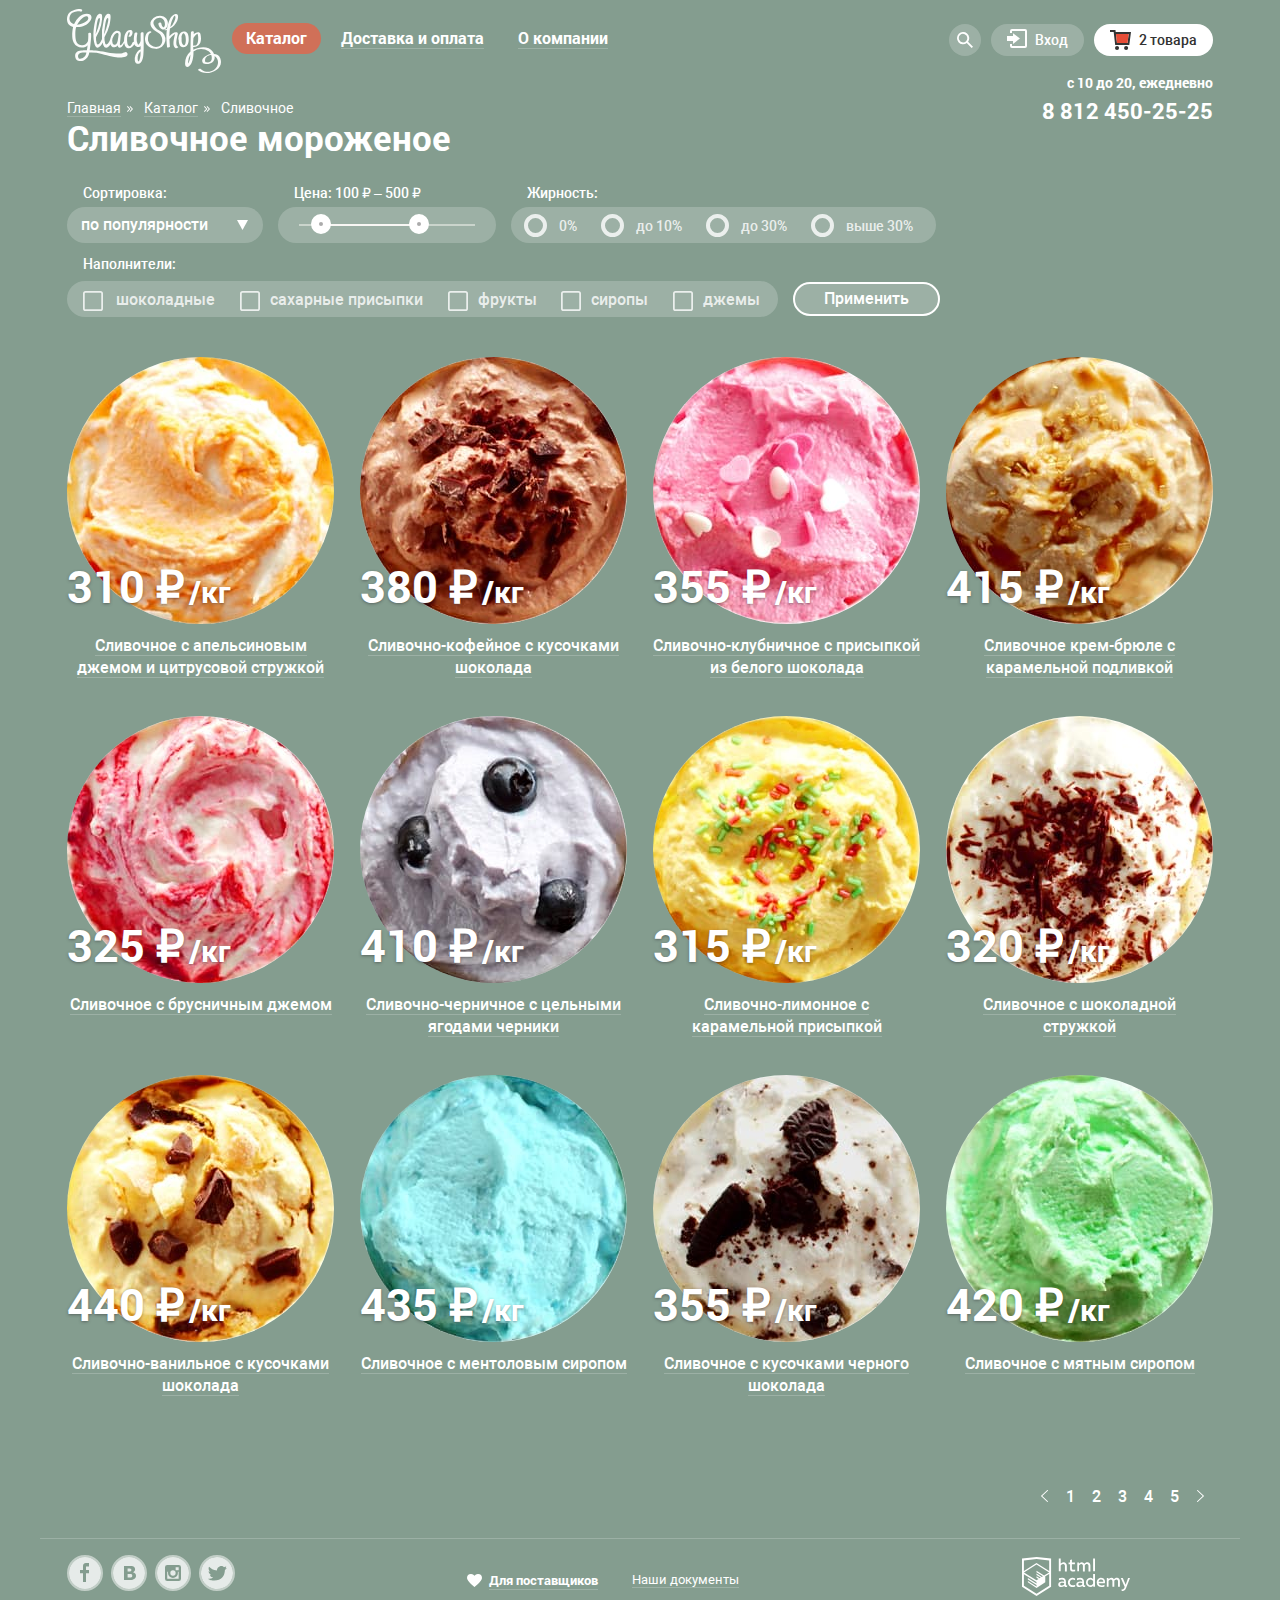
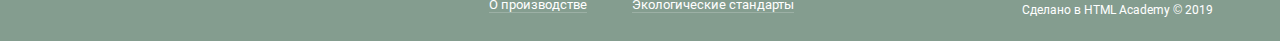
==== catalog.html @ 25393ef1 "Доступная разметка внутренней страницы" ====
<!DOCTYPE html>
<html class="page" lang="ru">

<head>
  <meta charset="utf-8">
  <title>HTML Academy: Глейси</title>
  <link rel="stylesheet" href="css/normalize.css">
  <link rel="stylesheet" href="css/style.css">
  <link rel="icon" href="favicon.ico">
  <link rel="icon" href="favicon.svg" sizes="any" type="image/svg+xml">
  <link rel="apple-touch-icon" href="favicon/180.png">
  <link rel="manifest" href="manifest.webmanifest">
</head>

<body class="page-body inner-page">
  <div class="wrapper">
    <header class="main-header container">

      <nav class="main-navigation">
        <a class="main-header-logo" href="index.html">
          <img src="img/src/svg/header-logo.svg" alt="логотип магазина GllaycyShop" width="154" height="64">
        </a>

        <ul class="site-navigation">
          <li>
            <a href="#" class="site-nav-link choosen-page">
              <span class="nav-link-name">Каталог</span>
            </a>
            <div class="catalog-modal-wrapper">
              <div class="modal catalog-modal">
                <h2 class="visually-hidden">Разделы каталога</h2>

                <ul class="catalog-list">
                  <li class="new-item">
                    <a class="catalog-link" href="#">Новинки</a>
                  </li>
                  <li class="catalog-item choosen-page">
                    <a class="catalog-link" href="catalog.html">Сливочное</a>
                  </li>
                  <li class="catalog-item">
                    <a class="catalog-link" href="#">Щербеты</a>
                  </li>
                  <li class="catalog-item">
                    <a class="catalog-link" href="#">Фруктовый лед</a>
                  </li>
                  <li class="catalog-item">
                    <a class="catalog-link" href="#">Мелорин</a>
                  </li>
                </ul>
              </div>
            </div>
          </li>
          <li>
            <a href="#" class="site-nav-link">
              <span class="nav-link-name">Доставка и оплата</span>
            </a>
          </li>
          <li>
            <a href="#" class="site-nav-link">
              <span class="nav-link-name">О компании</span>
            </a>
          </li>
        </ul>

        <div class="user-navigation">
          <h2 class="visually-hidden">Пользовательская навигация</h2>

          <div class="search-nav-btn">
            <button class="search-button user-nav-button">

              <svg role="img"class="search-icon nav-icon" width="16" height="16" xmlns="http://www.w3.org/2000/svg">
                <path
                  d="M16 14.665l-4.921-4.932a6.144 6.144 0 00-.994-8.273 6.113 6.113 0 00-8.307.352 6.141 6.141 0 00-.293 8.328 6.11 6.11 0 008.262.937L14.659 16 16 14.665zm-9.918-4.288a4.245 4.245 0 01-3.928-2.63 4.269 4.269 0 01.922-4.643 4.248 4.248 0 014.632-.923 4.253 4.253 0 012.624 3.936 4.274 4.274 0 01-1.247 3.01 4.256 4.256 0 01-3.003 1.25z" />
              </svg>
              <span class="visually-hidden">Поиск</span>
            </button>
            <div class="search-modal-wrapper">
              <div class="modal search">
                <h2 class="visually-hidden">Поиск по товарам</h2>
                <input type="text" placeholder="Крем-брюле" id="search" name="search" class="input">
                <label for="search" class="visually-hidden">Поиск</label>
              </div>
            </div>

          </div>

          <div class="login-nav-btn">
            <button class="login-button user-nav-button">
              <svg role="img" class="login-icon nav-icon" width="20" height="19" xmlns="http://www.w3.org/2000/svg">
                <path d="M6.04 14.88l6.92-5.38-6.92-5.37v2.91H0v4.92h6.04v2.92z" />
                <path d="M18 0H5a2 2 0 00-2 2v2h2V2h13v15H5v-2H3v2a2 2 0 002 2h13a2 2 0 002-2V2a2 2 0 00-2-2z" />
              </svg>
              <span class="user-nav-name">Вход</span>
            </button>
            <div class="login-modal-wrapper">
              <div class="modal login">
                <h2 class="visually-hidden">Логин</h2>
                <form action="https://echo.htmlacademy.ru" method="post" class="login-form">
                  <input type="email" placeholder="email@example.com" id="login-email" name="login" class="input">
                  <label for="login-email" class="visually-hidden">Логин</label>

                  <input type="password" placeholder="••••••" id="login-password" name="password" class="input">
                  <label for="login-password">Пароль</label>

                  <div class="buttons-wrapper">
                    <button type="submit" class="btn">Войти</button>
                    <div class="links-wrapper">
                      <button class="btn-link dark-link">
                        <span class="link-text">Забыли пароль?</span>
                      </button>
                      <button class="btn-link dark-link">
                        <span class="link-text">Новая регистрация</span>
                      </button>
                    </div>
                  </div>

                </form>
              </div>
            </div>
          </div>

          <div class="cart-nav-btn">
            <button class="cart-button user-nav-button full-basket-button">
              <svg role="img" class="basket-icon nav-icon _hidden" width="21" height="20" fill="#fff"
                xmlns="http://www.w3.org/2000/svg">
                <path
                  d="M5.703 2l-.241-2H0v2h3.668l1.511 13h14.108L21 2H5.703zm11.8 11H6.973L5.965 4h12.727l-1.189 9zM7.034 20a2.008 2.008 0 002.015-2c0-1.105-.902-2-2.015-2a2.008 2.008 0 00-2.016 2c0 1.105.903 2 2.016 2zM16.103 20a2.008 2.008 0 002.015-2c0-1.105-.902-2-2.015-2a2.008 2.008 0 00-2.016 2c0 1.105.903 2 2.016 2z" />
                <path fill="none" d="M5.935 4.03L6.973 13h10.53l1.19-8.97H5.934z" />
              </svg>
              <svg role="img" class="full-basket-icon nav-icon" width="21" height="20" fill="#fff"
                xmlns="http://www.w3.org/2000/svg">
                <path fill="#343434"
                  d="M5.703 2l-.241-2H0v2h3.668l1.511 13h14.108L21 2H5.703zm11.8 11H6.973L5.965 4h12.727l-1.189 9zM7.034 20a2.008 2.008 0 002.015-2c0-1.105-.902-2-2.015-2a2.008 2.008 0 00-2.016 2c0 1.105.903 2 2.016 2zM16.103 20a2.008 2.008 0 002.015-2c0-1.105-.902-2-2.015-2a2.008 2.008 0 00-2.016 2c0 1.105.903 2 2.016 2z" />
                <path fill="#E84D37" d="M5.935 4.03L6.973 13h10.53l1.19-8.97H5.934z" />
              </svg>
              <span class="user-nav-name poducts-quantity">2 товара</span>
            </button>
            <div class="cart-modal-wrapper">
              <div class="modal cart">
                <h2 class="visually-hidden">Товары в корзине</h2>

                <form action="https://echo.htmlacademy.ru" method="post">

                  <div class="product-info-cart">
                    <svg  role="img" aria-label="Закрыть" class="cross-icon" width="11" height="11" fill="none" xmlns="http://www.w3.org/2000/svg">
                      <path
                        d="M11 .713L10.287 0 5.5 4.787.713 0 0 .713 4.787 5.5 0 10.287.713 11 5.5 6.213 10.287 11l.713-.713L6.213 5.5 11 .713z"
                        fill="#323232" />
                    </svg>
                    <img width="32" height="32" src="./img/products/icecream-vanilla.jpg" class="cart-product-image"
                      alt="Пломбир с апельсиновым джемом">
                    <div class="cart-product-title">Пломбир с апельсиновым джемом</div>
                    <div class="cart-item">1,5 кг х <span class="product-price">200 руб.</span></div>
                    <div class="product-sum">300 руб.</div>
                  </div>

                  <div class="product-info-cart">
                    <svg role="img" aria-label="Удалить продукт" class="cross-icon" width="11" height="11" fill="none" xmlns="http://www.w3.org/2000/svg">
                      <path
                        d="M11 .713L10.287 0 5.5 4.787.713 0 0 .713 4.787 5.5 0 10.287.713 11 5.5 6.213 10.287 11l.713-.713L6.213 5.5 11 .713z"
                        fill="#323232" />
                    </svg>
                    <img width="32" height="32" src="./img/products/icecream-strawberry.jpg" class="cart-product-image"
                      alt="Клубничный пломбир с присыпкой из белого шоколада">
                    <div class="cart-product-title">Клубничный пломбир с присыпкой из белого шоколада</div>
                    <div class="cart-item">1,5 кг х <span class="product-price">300 руб.</span></div>
                    <div class="product-sum">450 руб.</div>
                  </div>
                  <div class="price-info-cart">
                    <div class="divider"></div>
                    <div class="cart-price">Итого:<span>750 руб.</span></div>
                    <button type="submit" class="btn">Оформить заказ</button>
                  </div>
                </form>
              </div>

            </div>
          </div>
        </div>
      </nav>

      <div class="calls-info">
        <h2 class="visually-hidden">Время приема звонков</h2>
        <span class="calls-time">с 10 до 20, ежедневно</span>
        <a class="calls-number" href="tel:88124502525">8 812 450-25-25</a>
      </div>
    </header>

    <main class="inner-content container">
      <ul class="breadcrumbs">

        <li class="breadcrumbs-item">
          <a href="index.html" class="light-link">Главная</a>
          <svg role="img" class="pointer-icon" width="6" height="6" fill="none" xmlns="http://www.w3.org/2000/svg">
            <path d="M2.156 3L0 .667.616 0l2.771 3L.616 6 0 5.333 2.156 3z" fill="inherit" />
            <path d="M4.768 3L2.613.667 3.229 0 6 3 3.229 6l-.616-.667L4.768 3z" fill="inherit" />
          </svg>
        </li>

        <li class="breadcrumbs-item">
          <a href="catalog.html" class="light-link">Каталог</a>
          <svg role="img" class="pointer-icon" width="6" height="6" fill="none" xmlns="http://www.w3.org/2000/svg">
            <path d="M2.156 3L0 .667.616 0l2.771 3L.616 6 0 5.333 2.156 3z" fill="inherit" />
            <path d="M4.768 3L2.613.667 3.229 0 6 3 3.229 6l-.616-.667L4.768 3z" fill="inherit" />
          </svg>
        </li>

        <li>
          <a href="#" class="light-link">Сливочное</a>
        </li>
      </ul>
      <h1 class="page-title">Сливочное мороженое</h1>

      <section class="filters-section">
        <h2 class="visually-hidden">Фильтр по товарам Каталога</h2>

        <form class="filters" method="GET" action="https://echo.htmlacademy.ru">

          <div class="sorting-filter-wrapper">
            <fieldset class="filter-wrapper">
              <legend class="legend">Сортировка:</legend>

              <div class="caret-wrapper">
                <svg role="img" class="caret" width="11" height="10" viewBox="0 0 11 10" fill="none"
                  xmlns="http://www.w3.org/2000/svg">
                  <path d="M5.5 10L0 0H11" fill="inherit" />
                </svg>
                <select name="sorting" id="sorting" class="sorting-list filter">

                  <option class="option" value="popular" selected>по популярности</option>
                  <option class="option" value="cheap">сначала недорогие</option>
                  <option class="option" value="expensive">сначала дорогие</option>
                  <option class="option" value="fat-content">по жирности</option>
                </select>
              </div>
            </fieldset>
          </div>

          <div class="price-filter-wrapper">
            <fieldset class="filter-wrapper">
              <legend class="legend"> Цена:
                <span class="min-price">100</span> ₽ – <span class="max-price">500</span> ₽
              </legend>

              <div class="filter range-controls">
                <div class="scale">
                  <div class="bar" style="
                    width:  60%;
                    margin-left: 10%
                    ">
                  </div>
                </div>
                <div tabindex="1" aria-lebel="минимальная цена" class="toggle toggle-min" style="
                left: 15%"></div>
                <div tabindex="1" aria-lebel="максимальная цена" class="toggle toggle-max" style="
                left: 60%;"></div>
              </div>
            </fieldset>
          </div>

          <div class="fat-filter-wrapper">
            <fieldset class="filter-wrapper">
              <legend class="legend">Жирность:</legend>
              <div class="filter fat-types-wrapper">

                <div class="radio-wrapper">
                  <input type="radio" class="visually-hidden radio" id="filter-0per" name="fat">
                  <label class="label-for-radio" for="filter-0per">0%</label>
                </div>

                <div class="radio-wrapper">
                  <input type="radio" class="visually-hidden radio" id="filter-less-10per" name="fat">
                  <label class="label-for-radio" for="filter-less-10per">до 10%</label>
                </div>
                <div class="radio-wrapper">
                  <input type="radio" class="visually-hidden radio" id="filter-less-30per" name="fat">
                  <label class="label-for-radio" for="filter-less-30per">до 30%</label>
                </div>
                <div class="radio-wrapper">
                  <input type="radio" class="visually-hidden radio" id="filter-more-30per" name="fat">
                  <label class="label-for-radio" for="filter-more-30per">выше 30%</label>
                </div>
              </div>
            </fieldset>
          </div>

          <div class="flavor-filter-wrapper">
            <fieldset class="filter-wrapper">
              <legend class="legend">Наполнители:</legend>
              <div class="filter flavor-types-wrapper">

                <div class="checkbox-wrapper">
                  <input type="checkbox" class="checkbox" id="filter-chocolate-flavor" name="chocolate-flavor">
                  <svg role="img" class="checkbox-icon checkbox-off" width="23" height="20" fill="none"
                    xmlns="http://www.w3.org/2000/svg">
                    <path
                      d="M17.391 1.74a.87.87 0 01.87.869V17.39a.87.87 0 01-.87.87H2.61a.87.87 0 01-.87-.87V2.61a.87.87 0 01.87-.87H17.39zm0-1.74H2.61A2.609 2.609 0 000 2.609V17.39A2.609 2.609 0 002.609 20H17.39A2.608 2.608 0 0020 17.391V2.61A2.608 2.608 0 0017.391 0z"
                      fill="inherit" fill-opacity="imherit" />
                  </svg>
                  <svg role="img" class="checkbox-icon checkbox-on" width="23" height="20" viewBox="0 0 23 20" fill="none"
                    xmlns="http://www.w3.org/2000/svg">
                    <path
                      d="M6.40695 6.51304L3.91976 8.96522L10.7574 15.7391L23 3.62609L20.5128 1.16522L10.7574 10.8174L6.40695 6.51304Z"
                      fill="white" fill-opacity="0.8" />
                    <path
                      d="M18.4562 17.3913C18.4562 17.6219 18.3637 17.8431 18.1988 18.0062C18.034 18.1693 17.8105 18.2609 17.5774 18.2609H2.63661C2.40352 18.2609 2.17997 18.1693 2.01515 18.0062C1.85033 17.8431 1.75774 17.6219 1.75774 17.3913V2.6087C1.75774 2.37807 1.85033 2.1569 2.01515 1.99382C2.17997 1.83074 2.40352 1.73913 2.63661 1.73913H17.4983L18.8869 0.356522C18.4893 0.126574 18.0379 0.00365521 17.5774 0H2.63661C1.93734 0 1.2667 0.274844 0.772244 0.764069C0.277785 1.25329 0 1.91683 0 2.6087V17.3913C0 18.0832 0.277785 18.7467 0.772244 19.2359C1.2667 19.7252 1.93734 20 2.63661 20H17.5774C18.2767 20 18.9473 19.7252 19.4417 19.2359C19.9362 18.7467 20.214 18.0832 20.214 17.3913V8.84348L18.4562 10.5826V17.3913Z"
                      fill="white" fill-opacity="0.8" />
                  </svg>
                  <label for="filter-chocolate-flavor" class="label-for-checkbox">шоколадные</label>
                </div>

                <div class="checkbox-wrapper">
                  <input type="checkbox" class="checkbox" id="filter-sugar-flavor" name="sugar-flavor">
                  <svg role="img" class="checkbox-icon checkbox-off" width="20" height="20" fill="none"
                    xmlns="http://www.w3.org/2000/svg">
                    <path
                      d="M17.391 1.74a.87.87 0 01.87.869V17.39a.87.87 0 01-.87.87H2.61a.87.87 0 01-.87-.87V2.61a.87.87 0 01.87-.87H17.39zm0-1.74H2.61A2.609 2.609 0 000 2.609V17.39A2.609 2.609 0 002.609 20H17.39A2.608 2.608 0 0020 17.391V2.61A2.608 2.608 0 0017.391 0z"
                      fill="inherit" fill-opacity="imherit" />
                  </svg>
                  <svg role="img" class="checkbox-icon checkbox-on" width="24" height="20" viewBox="0 0 24 20" fill="none"
                    xmlns="http://www.w3.org/2000/svg">
                    <path
                      d="M6.68552 6.51304L4.09018 8.96522L11.2251 15.7391L24 3.62609L21.4047 1.16522L11.2251 10.8174L6.68552 6.51304Z"
                      fill="inherit" fill-opacity="inherit" />
                    <path
                      d="M19.2587 17.3913C19.2587 17.6219 19.1621 17.8431 18.9901 18.0062C18.8181 18.1693 18.5848 18.2609 18.3416 18.2609H2.75124C2.50802 18.2609 2.27475 18.1693 2.10277 18.0062C1.93078 17.8431 1.83416 17.6219 1.83416 17.3913V2.6087C1.83416 2.37807 1.93078 2.1569 2.10277 1.99382C2.27475 1.83074 2.50802 1.73913 2.75124 1.73913H18.2591L19.7081 0.356522C19.2932 0.126574 18.8221 0.00365521 18.3416 0H2.75124C2.02157 0 1.32178 0.274844 0.80582 0.764069C0.289862 1.25329 0 1.91683 0 2.6087V17.3913C0 18.0832 0.289862 18.7467 0.80582 19.2359C1.32178 19.7252 2.02157 20 2.75124 20H18.3416C19.0713 20 19.7711 19.7252 20.287 19.2359C20.803 18.7467 21.0929 18.0832 21.0929 17.3913V8.84348L19.2587 10.5826V17.3913Z"
                      fill="white" fill-opacity="0.8" />
                  </svg>
                  <label for="filter-sugar-flavor" class="label-for-checkbox">сахарные присыпки</label>
                </div>

                <div class="checkbox-wrapper">
                  <input type="checkbox" class="checkbox" id="filter-fruit-flavor" name="fruit-flavor">
                  <svg role="img" class="checkbox-icon checkbox-off" width="20" height="20" fill="none"
                    xmlns="http://www.w3.org/2000/svg">
                    <path
                      d="M17.391 1.74a.87.87 0 01.87.869V17.39a.87.87 0 01-.87.87H2.61a.87.87 0 01-.87-.87V2.61a.87.87 0 01.87-.87H17.39zm0-1.74H2.61A2.609 2.609 0 000 2.609V17.39A2.609 2.609 0 002.609 20H17.39A2.608 2.608 0 0020 17.391V2.61A2.608 2.608 0 0017.391 0z"
                      fill="inherit" fill-opacity="imherit" />
                  </svg>
                  <svg role="img" class="checkbox-icon checkbox-on" width="24" height="20" viewBox="0 0 24 20" fill="none"
                    xmlns="http://www.w3.org/2000/svg">
                    <path
                      d="M6.68552 6.51304L4.09018 8.96522L11.2251 15.7391L24 3.62609L21.4047 1.16522L11.2251 10.8174L6.68552 6.51304Z"
                      fill="inherit" fill-opacity="inherit" />
                    <path
                      d="M19.2587 17.3913C19.2587 17.6219 19.1621 17.8431 18.9901 18.0062C18.8181 18.1693 18.5848 18.2609 18.3416 18.2609H2.75124C2.50802 18.2609 2.27475 18.1693 2.10277 18.0062C1.93078 17.8431 1.83416 17.6219 1.83416 17.3913V2.6087C1.83416 2.37807 1.93078 2.1569 2.10277 1.99382C2.27475 1.83074 2.50802 1.73913 2.75124 1.73913H18.2591L19.7081 0.356522C19.2932 0.126574 18.8221 0.00365521 18.3416 0H2.75124C2.02157 0 1.32178 0.274844 0.80582 0.764069C0.289862 1.25329 0 1.91683 0 2.6087V17.3913C0 18.0832 0.289862 18.7467 0.80582 19.2359C1.32178 19.7252 2.02157 20 2.75124 20H18.3416C19.0713 20 19.7711 19.7252 20.287 19.2359C20.803 18.7467 21.0929 18.0832 21.0929 17.3913V8.84348L19.2587 10.5826V17.3913Z"
                      fill="white" fill-opacity="0.8" />
                  </svg>
                  <label for="filter-fruit-flavor" class="label-for-checkbox">фрукты</label>
                </div>

                <div class="checkbox-wrapper">
                  <input type="checkbox" class="checkbox" id="filter-syrup-flavor" name="syrup-flavor">
                  <svg class="checkbox-icon checkbox-off" width="20" height="20" fill="none"
                    xmlns="http://www.w3.org/2000/svg">
                    <path
                      d="M17.391 1.74a.87.87 0 01.87.869V17.39a.87.87 0 01-.87.87H2.61a.87.87 0 01-.87-.87V2.61a.87.87 0 01.87-.87H17.39zm0-1.74H2.61A2.609 2.609 0 000 2.609V17.39A2.609 2.609 0 002.609 20H17.39A2.608 2.608 0 0020 17.391V2.61A2.608 2.608 0 0017.391 0z"
                      fill="inherit" fill-opacity="imherit" />
                  </svg>
                  <svg role="img" class="checkbox-icon checkbox-on" width="24" height="20" viewBox="0 0 24 20" fill="none"
                    xmlns="http://www.w3.org/2000/svg">
                    <path
                      d="M6.68552 6.51304L4.09018 8.96522L11.2251 15.7391L24 3.62609L21.4047 1.16522L11.2251 10.8174L6.68552 6.51304Z"
                      fill="inherit" fill-opacity="inherit" />
                    <path
                      d="M19.2587 17.3913C19.2587 17.6219 19.1621 17.8431 18.9901 18.0062C18.8181 18.1693 18.5848 18.2609 18.3416 18.2609H2.75124C2.50802 18.2609 2.27475 18.1693 2.10277 18.0062C1.93078 17.8431 1.83416 17.6219 1.83416 17.3913V2.6087C1.83416 2.37807 1.93078 2.1569 2.10277 1.99382C2.27475 1.83074 2.50802 1.73913 2.75124 1.73913H18.2591L19.7081 0.356522C19.2932 0.126574 18.8221 0.00365521 18.3416 0H2.75124C2.02157 0 1.32178 0.274844 0.80582 0.764069C0.289862 1.25329 0 1.91683 0 2.6087V17.3913C0 18.0832 0.289862 18.7467 0.80582 19.2359C1.32178 19.7252 2.02157 20 2.75124 20H18.3416C19.0713 20 19.7711 19.7252 20.287 19.2359C20.803 18.7467 21.0929 18.0832 21.0929 17.3913V8.84348L19.2587 10.5826V17.3913Z"
                      fill="white" fill-opacity="0.8" />
                  </svg>
                  <label for="filter-syrup-flavor" class="label-for-checkbox">сиропы</label>
                </div>

                <div class="checkbox-wrapper">
                  <input type="checkbox" class="checkbox" id="filter-jam-flavor" name="jam-flavor">
                  <svg role="img" class="checkbox-icon checkbox-off" width="20" height="20" fill="none"
                    xmlns="http://www.w3.org/2000/svg">
                    <path
                      d="M17.391 1.74a.87.87 0 01.87.869V17.39a.87.87 0 01-.87.87H2.61a.87.87 0 01-.87-.87V2.61a.87.87 0 01.87-.87H17.39zm0-1.74H2.61A2.609 2.609 0 000 2.609V17.39A2.609 2.609 0 002.609 20H17.39A2.608 2.608 0 0020 17.391V2.61A2.608 2.608 0 0017.391 0z"
                      fill="inherit" fill-opacity="imherit" />
                  </svg>
                  <svg role="img" class="checkbox-icon checkbox-on" width="24" height="20" viewBox="0 0 24 20" fill="none"
                    xmlns="http://www.w3.org/2000/svg">
                    <path
                      d="M6.68552 6.51304L4.09018 8.96522L11.2251 15.7391L24 3.62609L21.4047 1.16522L11.2251 10.8174L6.68552 6.51304Z"
                      fill="inherit" fill-opacity="inherit" />
                    <path
                      d="M19.2587 17.3913C19.2587 17.6219 19.1621 17.8431 18.9901 18.0062C18.8181 18.1693 18.5848 18.2609 18.3416 18.2609H2.75124C2.50802 18.2609 2.27475 18.1693 2.10277 18.0062C1.93078 17.8431 1.83416 17.6219 1.83416 17.3913V2.6087C1.83416 2.37807 1.93078 2.1569 2.10277 1.99382C2.27475 1.83074 2.50802 1.73913 2.75124 1.73913H18.2591L19.7081 0.356522C19.2932 0.126574 18.8221 0.00365521 18.3416 0H2.75124C2.02157 0 1.32178 0.274844 0.80582 0.764069C0.289862 1.25329 0 1.91683 0 2.6087V17.3913C0 18.0832 0.289862 18.7467 0.80582 19.2359C1.32178 19.7252 2.02157 20 2.75124 20H18.3416C19.0713 20 19.7711 19.7252 20.287 19.2359C20.803 18.7467 21.0929 18.0832 21.0929 17.3913V8.84348L19.2587 10.5826V17.3913Z"
                      fill="white" fill-opacity="0.8" />
                  </svg>
                  <label for="filter-jam-flavor" class="label-for-checkbox">джемы</label>
                </div>
              </div>
            </fieldset>
          </div>

          <button type="submit" class="filters-sumbit">Применить</button>
        </form>
      </section>

      <section class="filters-result">
        <h2 class="visually-hidden">Результат выдачи</h2>
        <ul class="catalog-items">

          <li class="product-preview">
            <div class="product-overlay"></div>
            <a href="#" class="product-image">
              <img class="product-thumb" src="img/products/icecream-orange-jam.jpg" width="267" height="267"
                alt="Сливочное с апельсиновым джемом и цитрусовой стружкой">
              <div class="product-info">
                <div class="product-info"></div>
                <span class="product-price">310 ₽</span>
                <span class="product-weight">/кг</span>
              </div>
              <span class="product-description light-link">Сливочное с апельсиновым джемом и цитрусовой стружкой</span>
            </a>
            <button class="fast-view-btn btn">Быстрый просмотр</button>
          </li>

          <li class="product-preview">
            <div class="product-overlay"></div>
            <a href="#" class="product-image">
              <img class="product-thumb" src="img/products/icecream-chocolate-slices.jpg" width="267" height="267"
                alt="Сливочно-кофейное с кусочками шоколада">
              <div class="product-info">
                <div class="product-info"></div>
                <span class="product-price">380 ₽</span>
                <span class="product-weight">/кг</span>
              </div>
              <span class="product-description light-link">Сливочно-кофейное с кусочками шоколада</span>
            </a>
            <button class="fast-view-btn btn">Быстрый просмотр</button>
          </li>

          <li class="product-preview">
            <div class="product-overlay"></div>
            <a href="#" class="product-image">

              <img class="product-thumb" src="img/products/icecream-strawberry.jpg" width="267" height="267"
                alt="Сливочно-клубничное с присыпкой из белого шоколада">

              <div class="product-info">
                <span class="product-price">355 ₽</span>
                <span class="product-weight">/кг</span>
              </div>

              <span class="product-description light-link">Сливочно-клубничное с присыпкой из белого шоколада</span>
            </a>
            <button class="fast-view-btn btn">Быстрый просмотр</button>
          </li>

          <li class="product-preview">
            <div class="product-overlay"></div>
            <a href="#" class="product-image">

              <img class="product-thumb" src="img/products/icecream-caramels.jpg" width="267" height="267"
                alt="Сливочное крем-брюле с карамельной подливкой">

              <div class="product-info">
                <div class="product-info"></div>
                <span class="product-price">415 ₽</span>
                <span class="product-weight">/кг</span>
              </div>

              <span class="product-description light-link">Сливочное крем-брюле с карамельной подливкой </span>
            </a>
            <button class="fast-view-btn btn">Быстрый просмотр</button>
          </li>

          <li class="product-preview">
            <div class="product-overlay"></div>
            <a href="#" class="product-image">

              <img class="product-thumb" src="img/products/icecream-cranberry-jam.jpg" width="267" height="267"
                alt="Сливочное с брусничным джемом">

              <div class="product-info">
                <span class="product-price">325 ₽</span>
                <span class="product-weight">/кг</span>
              </div>

              <span class="product-description light-link">Сливочное с брусничным джемом</span>
            </a>
            <button class="fast-view-btn btn">Быстрый просмотр</button>
          </li>

          <li class="product-preview">
            <div class="product-overlay"></div>
            <a href="#" class="product-image">

              <img class="product-thumb" src="img/products/icecream-bilberry.jpg" width="267" height="267"
                alt="Сливочно-черничное с цельными ягодами черники">

              <div class="product-info">
                <span class="product-price">410 ₽</span>
                <span class="product-weight">/кг</span>
              </div>

              <span class="product-description light-link">Сливочно-черничное с цельными ягодами черники</span>
            </a>
            <button class="fast-view-btn btn">Быстрый просмотр</button>
          </li>

          <li class="product-preview">
            <div class="product-overlay"></div>
            <a href="#" class="product-image">

              <img class="product-thumb" src="img/products/icecream-lemon.jpg" width="267" height="267"
                alt="Сливочно-лимонное с карамельной присыпкой">
              <div class="product-info">
                <span class="product-price">315 ₽</span>
                <span class="product-weight">/кг</span>
              </div>

              <span class="product-description light-link">Сливочно-лимонное с карамельной присыпкой</span>
            </a>
            <button class="fast-view-btn btn">Быстрый просмотр</button>
          </li>

          <li class="product-preview">
            <div class="product-overlay"></div>
            <a href="#" class="product-image">

              <img class="product-thumb" src="img/products/icecream-chocolate-chips.jpg" width="267" height="267"
                alt="Сливочное с шоколадной стружкой">

              <div class="product-info">
                <span class="product-price">320 ₽</span>
                <span class="product-weight">/кг</span>
              </div>

              <span class="product-description light-link">Сливочное с шоколадной стружкой</span>
            </a>
            <button class="fast-view-btn btn">Быстрый просмотр</button>
          </li>

          <li class="product-preview">
            <div class="product-overlay"></div>
            <a href="#" class="product-image">

              <img class="product-thumb" src="img/products/icecream-vanilla.jpg" width="267" height="267"
                alt="Сливочно-ванильное с кусочками шоколада">

              <div class="product-info">
                <span class="product-price">440 ₽</span>
                <span class="product-weight">/кг</span>
              </div>

              <span class="product-description light-link">Сливочно-ванильное с кусочками шоколада</span>
            </a>
            <button class="fast-view-btn btn">Быстрый просмотр</button>
          </li>

          <li class="product-preview">
            <div class="product-overlay"></div>
            <a href="#" class="product-image">

              <img class="product-thumb" src="img/products/icecream-menthol.jpg" width="267" height="267"
                alt="Сливочноe с ментоловым сиропом">

              <div class="product-info">
                <span class="product-price">435 ₽</span>
                <span class="product-weight">/кг</span>
              </div>

              <span class="product-description light-link">Сливочноe с ментоловым сиропом</span>
            </a>
            <button class="fast-view-btn btn">Быстрый просмотр</button>
          </li>

          <li class="product-preview">
            <div class="product-overlay"></div>
            <a href="#" class="product-image">

              <img class="product-thumb" src="img/products/icecream-chocolate-pieces.jpg" width="267" height="267"
                alt="Сливочное с кусочками черного шоколада">

              <div class="product-info">
                <span class="product-price">355 ₽</span>
                <span class="product-weight">/кг</span>
              </div>

              <span class="product-description light-link">Сливочное с кусочками черного шоколада</span>
            </a>
            <button class="fast-view-btn btn">Быстрый просмотр</button>
          </li>

          <li class="product-preview">
            <div class="product-overlay"></div>
            <a href="#" class="product-image">

              <img class="product-thumb" src="img/products/icecream-mint-syrop.jpg" width="267" height="267"
                alt="Сливочное с мятным сиропом">

              <div class="product-info">
                <span class="product-price">420 ₽</span>
                <span class="product-weight">/кг</span>
              </div>
              <span class="product-description light-link">Сливочное с мятным сиропом</span>
            </a>
            <button class="fast-view-btn btn">Быстрый просмотр</button>
          </li>
        </ul>
      </section>
      <div class="pagination-wrapper">

        <nav aria-label="catalog-navigation">

          <ul class="pagination">
            <li class="pagination-item">
              <a class="page-link" href="#" aria-label="Previous">
                <svg role="img" width="7" height="12" fill="none" xmlns="http://www.w3.org/2000/svg">
                  <path class="pag-btn-fill"
                    d="M.159 6.341l5.909 5.51a.57.57 0 00.386.149.57.57 0 00.387-.149.498.498 0 00.159-.355.47.47 0 00-.041-.192.5.5 0 00-.118-.163l-5.533-5.14L6.841.831a.47.47 0 000-.71.575.575 0 00-.387-.12.538.538 0 00-.376.15l-5.92 5.48a.47.47 0 000 .71z"
                    fill="inherit" fill-opacity="imherit" />
                </svg>
              </a>
            </li>
            <li class="pagination-item">
              <a class="page-link" href="#">1</a>
            </li>
            <li class="pagination-item">
              <a class="page-link" href="#">2</a>
            </li>
            <li class="pagination-item">
              <a class="page-link" href="#">3</a>
            </li>
            <li class="pagination-item">
              <a class="page-link" href="#">4</a>
            </li>
            <li class="pagination-item">
              <a class="page-link" href="#">5</a>
            </li>
            <li class="pagination-item">
              <a class="page-link" href="#" aria-label="Next">
                <svg role="img" width="7" height="12" fill="none" xmlns="http://www.w3.org/2000/svg">
                  <path class="pag-btn-fill"
                    d="M6.841 5.659L.932.149A.57.57 0 00.546 0a.57.57 0 00-.387.149.47.47 0 000 .71l5.533 5.14-5.533 5.17a.498.498 0 00-.159.355.47.47 0 00.041.192.5.5 0 00.118.163.575.575 0 00.387.12.538.538 0 00.376-.15l5.92-5.48a.47.47 0 000-.71z"
                    fill="inherit" fill-opacity="imherit" />
                </svg>
              </a>
            </li>
          </ul>
        </nav>
      </div>

    </main>

    <footer class="main-footer container">
      <section class="socials">
        <h2 class="visually-hidden">Социальные сети</h2>
        <ul class="social-list">
          <li class="social-item">
            <a class="social-link" href="#" aria-label="Facebook">
              
              <svg role="img" width="36" height="36" fill="none" xmlns="http://www.w3.org/2000/svg">
                <path class="icon-border" d="M18 35c9.389 0 17-7.611 17-17S27.389 1 18 1 1 8.611 1 18s7.611 17 17 17z"
                  stroke="inherit" stroke-opacity="inherit" stroke-width="2" />
                <path class="icon-fill"
                  d="M18 2a16 16 0 100 32 16 16 0 000-32zm4.06 9.45H19v3.45h3v3.44h-3V27h-3v-8.66h-3V14.9h3v-3.45A3.25 3.25 0 0119 8h3v3.45h.06z"
                  fill="inherit" fill-opacity="inherit" />
              </svg>
            </a>
          </li>
          <li class="social-item">
            <a class="social-link" href="#" aria-label="VK">
          
              <svg role="img" width="36" height="36" fill="none" xmlns="http://www.w3.org/2000/svg">
                <path class="icon-border" d="M18 35c9.389 0 17-7.611 17-17S27.389 1 18 1 1 8.611 1 18s7.611 17 17 17z"
                  stroke="inherit" stroke-opacity="inherit" stroke-width="2" />
                <path class="icon-fill"
                  d="M18.64 16.49c.325 0 .648-.06.95-.18a1.2 1.2 0 00.64-.56 2 2 0 00.15-.8 1.55 1.55 0 00-.18-.7 1.05 1.05 0 00-.61-.51 3 3 0 00-1-.17h-2v3h.57c.59-.05 1.08-.06 1.48-.08zM20.12 19.08A4.851 4.851 0 0019 19h-2.39v3.5h2.45a3.23 3.23 0 001.21-.25c.321-.11.593-.33.77-.62a1.9 1.9 0 00.22-.9 1.76 1.76 0 00-.26-1 1.6 1.6 0 00-.88-.65z"
                  fill="inherit" fill-opacity="inherit" />
                <path class="icon-fill"
                  d="M18 2a16 16 0 100 32 16 16 0 000-32zm6.6 20.53a3.7 3.7 0 01-1.12 1.33 5.17 5.17 0 01-1.83.88 9.76 9.76 0 01-2.51.27H13V11h5.45c.828-.013 1.656.024 2.48.11.543.084 1.07.253 1.56.5a2.75 2.75 0 011.19 1.09c.265.473.4 1.008.39 1.55a3.08 3.08 0 01-.54 1.8 3.46 3.46 0 01-1.53 1.2v.07a4 4 0 012.18 1.13 3.2 3.2 0 01.8 2.26 3.841 3.841 0 01-.38 1.82z"
                  fill="inherit" fill-opacity="inherit" />
              </svg>
            </a>
          </li>
          <li class="social-item">
            <a class="social-link" href="#" aria-label="Instagram">
            
              <svg role="img" width="36" height="36" fill="none" xmlns="http://www.w3.org/2000/svg">
                <path class="icon-border" d="M18 35c9.389 0 17-7.611 17-17S27.389 1 18 1 1 8.611 1 18s7.611 17 17 17z"
                  stroke="inherit" stroke-opacity="inherit" stroke-width="2" />
                <path class="icon-fill"
                  d="M22.92 18A4.96 4.96 0 1113 18c.001-.384.048-.767.14-1.14h-.9v6.84h11.4v-6.84h-.9c.1.373.161.755.18 1.14z"
                  fill="inherit" fill-opacity="inherit" />
                <path class="icon-fill"
                  d="M18 20.66A2.66 2.66 0 1015.32 18 2.67 2.67 0 0018 20.66zM23.68 12.3h-3.04v3.04h3.04V12.3z"
                  fill="inherit" fill-opacity="inherit" />
                <path class="icon-fill"
                  d="M18 2a16 16 0 100 32 16 16 0 000-32zm8 21.7a2.28 2.28 0 01-2.32 2.3h-11.4A2.29 2.29 0 0110 23.7V12.3a2.29 2.29 0 012.28-2.3h11.39A2.29 2.29 0 0126 12.3v11.4z"
                  fill="inherit" fill-opacity="inherit" />
              </svg>
            </a>
          </li>
          <li class="social-item">
            <a class="social-link" href="#" aria-label="Twitter">
           
              <svg role="img" width="36" height="36" viewBox="0 0 36 36" fill="none" xmlns="http://www.w3.org/2000/svg">
                <path class="icon-border"
                  d="M18 35C27.3888 35 35 27.3888 35 18C35 8.61116 27.3888 1 18 1C8.61116 1 1 8.61116 1 18C1 27.3888 8.61116 35 18 35Z"
                  stroke="inherit" stroke-opacity="inherit" stroke-width="2" />
                <path class="icon-fill"
                  d="M18 2C14.8355 2 11.7421 2.93838 9.11088 4.69649C6.4797 6.45459 4.42894 8.95345 3.21793 11.8771C2.00693 14.8007 1.69008 18.0177 2.30744 21.1214C2.92481 24.2251 4.44866 27.0761 6.6863 29.3137C8.92394 31.5513 11.7749 33.0752 14.8786 33.6926C17.9823 34.3099 21.1993 33.9931 24.1229 32.7821C27.0466 31.5711 29.5454 29.5203 31.3035 26.8891C33.0616 24.2579 34 21.1645 34 18C34 13.7565 32.3143 9.68687 29.3137 6.68629C26.3131 3.68571 22.2435 2 18 2ZM25.94 14.81C25.69 21.33 22.48 25.64 14.94 25.51H14.46C14.01 25.51 9.91001 25.07 9.11001 23.69C10.8989 23.9555 12.7228 23.5494 14.23 22.55C13.18 22.26 11.31 22.09 10.98 19.7C11.3928 19.8642 11.8441 19.9058 12.28 19.82C11 19 9.53001 18.3 9.61001 16.17C10.028 16.4893 10.5445 16.652 11.07 16.63C10.3 16.4 8.92001 13.39 10.07 11.85C12.07 13.64 14.14 15.33 17.87 15.49C18.1 13.28 19.11 11.79 21.04 11.17C21.7375 10.9333 22.4908 10.9157 23.1986 11.1195C23.9065 11.3232 24.5351 11.7387 25 12.31C25.74 12.08 26.45 11.84 27.19 11.62C27.1758 11.9571 27.0846 12.2865 26.9234 12.5829C26.7622 12.8793 26.5353 13.1349 26.26 13.33C26.5167 13.3601 26.7768 13.3336 27.0221 13.2524C27.2674 13.1712 27.492 13.0372 27.68 12.86C27.5628 13.2985 27.3443 13.7034 27.0421 14.0421C26.7399 14.3808 26.3624 14.6438 25.94 14.81Z"
                  fill="inherit" fill-opacity="inherit" />
              </svg>
            </a>
          </li>

        </ul>
      </section>

      <section class="info">
        <h2 class="visually-hidden">Информация</h2>
        <ul class="info-list">

          <li class="info-item for-providers-link">
            <svg role="img" class="heart-icon" width="15" height="13" fill="none" xmlns="http://www.w3.org/2000/svg">
              <path
                d="M10.8 0a4.1 4.1 0 00-3.3 1.66A4.1 4.1 0 004.2 0 4.12 4.12 0 000 4c0 3.18 7.5 9 7.5 9S15 7.22 15 4a4.12 4.12 0 00-4.2-4z" />
            </svg>
            <a class="info-link light-link" href="#">Для поставщиков</a>
          </li>
          <li class="info-item">
            <a class="info-link light-link" href="#">О производстве</a>
          </li>
        </ul>
        <ul class="info-list">
          <li class="info-item">
            <a class="info-link light-link" href="#">Наши документы</a>
          </li>
          <li class="info-item">
            <a class="info-link light-link" href="#">Экологические стандарты</a>
          </li>
        </ul>
      </section>

      <section class="copyright">
        <h2 class="visually-hidden">О разработчике</h2>
        <a href="https://htmlacademy.ru"><img src="img/src/svg/academy-logo.svg" width="108" height="39"
            alt="логотип HTML Academy"></a>
        <P class="copyright-text">Сделано в <a href="https://htmlacademy.ru/intensive/htmlcss" class="light-link">HTML
          Academy</a> &copy;
          2019</p>
      </section>

    </footer>
  </div>

  <script src="js/script.js"></script>
</body>

</html>
---- css/style.css ----
@font-face {
  font-family: "Roboto";
  font-style: normal;
  font-weight: 400;
  src: local("Roboto"), url("./../fonts/roboto.woff2") format("woff2"),
    url("./../fonts/roboto.woff") format("woff");
}

@font-face {
  font-family: "Roboto";
  font-style: normal;
  font-weight: 700;
  src: local("Roboto Bold"), url("./../fonts/robotobold.woff2") format("woff2"),
    url("./../fonts/robotobold.woff") format("woff");
}

@font-face {
  font-family: "Roboto";
  font-style: normal;
  font-weight: 500;
  src: local("Roboto Medium"),
    url("./../fonts/robotomedium.woff2") format("woff2"),
    url("./../fonts/robotomedium.woff") format("woff");
}

:root {
  --default-light-text: #ffff;
  --default-dark-text: #323232;
  --default-input-border: rgba(178, 178, 178, 0.52);
  --dark-text: #5a5a5a;
  --default-box-shadow: rgba(0, 0, 0, 0.4);
  --modal-light-bg: #f8f7f4;
  --address-light-bg: #fefefe;
  --placeholder-color: #999999;
  --full-basket-color: #e84d37;
  --catalog-bg: rgba(50, 50, 50, 0.2);
  --translucent-light: rgba(255, 255, 255, 0.2);
  --slider-bg-first: #9d8b84;
  --slider-bg-second: #8996a6;
  --slider-bg-third: #849d8f;
  --underline-modal-link: rgba(148, 141, 141, 0.3);
  --modal-border: #d3d3d2;
  --open-page-link: #d07058;
  --catalog-item-hover: #fbded7;
  --catalog-item-active: #f6b5a5;
  --btn-gradient-left: #f26843;
  --btn-gradient-right: #e74a35;
  --btn-gradient-left-hover: #f27c43;
  --btn-gradient-dark-active: rgba(0, 0, 0, 0.07);
  --btn-text-shadow: rgba(160, 32, 11, 0.76);
  --btn-box-shadow: rgba(172, 16, 0, 0.64);
  --btn-box-shadow-hover: #ac1000;
  --btn-box-shadow-active: #942718;
  --link-text-light: #ffbc9e;
  --link-text-dark: #e84d37;
  --site-nav-link-active: #696969;
  --site-nav-link-active-bg: #ededed;
  --product-text-shadow: rgba(49, 50, 53, 0.5);
  --input-border-active: rgba(46, 136, 228, 0.52);
  --product-price: #ababab;
  --filter-bar-light: rgba(248, 247, 244, 0.5);
  --filter-checkbox: rgba(255, 255, 255, 0.8);
  --controls-bg: rgba(255, 255, 255, 0.4);
  --divider-color: #cacac7;
  --cross-color: #231f20;
  --overlay: rgba(0, 0, 0, 0.3);
}

.visually-hidden {
  position: absolute;
  width: 1px;
  height: 1px;
  margin: -1px;
  border: 0;
  padding: 0;
  white-space: nowrap;
  clip-path: inset(100%);
  clip: rect(0, 0, 0, 0);
  overflow: hidden;
}

.page {
  height: 100%;
}

.inner-page {
  background-color: var(--slider-bg-third);
}

.page-body {
  margin: 0 auto;
  font-family: "Roboto", "Arial", sans-serif;
  font-weight: 500;
  font-size: 16px;
  line-height: 18px;
  color: var(--default-light-text);
  min-height: 100%;
  display: grid;
  grid-template-rows: min-content 1fr min-content;
}

.container {
  margin: 0 auto;
  width: 1200px;
  padding: 0 27px;
}

/* buttons  */

.btn {
  color: var(--default-light-text);
  background-image: linear-gradient(
    180deg,
    var(--btn-gradient-left) 0%,
    var(--btn-gradient-right) 100%
  );
  box-shadow: 0px 2px 2px var(--btn-box-shadow);
  text-shadow: 0px 2px 5px var(--btn-text-shadow);
  border-radius: 70px;
  padding: 8px 16px;
  font-size: 18px;
  line-height: 24px;
  font-weight: 700;
  border: none;
  outline-style: none;
  cursor: pointer;
}

.btn:hover {
  background: linear-gradient(
      0deg,
      var(--translucent-light),
      var(--translucent-light)
    ),
    linear-gradient(
      180deg,
      var(--btn-gradient-left-hover) 0%,
      var(--btn-gradient-right) 100%
    );
  box-shadow: 0px 2px 2px var(--btn-box-shadow-hover);
  border-radius: 70px;
}

.btn:active {
  background: linear-gradient(
      0deg,
      var(--btn-gradient-dark-active),
      var(--btn-gradient-dark-active)
    ),
    linear-gradient(
      180deg,
      var(--btn-gradient-left) 0%,
      var(--btn-gradient-right) 100%
    );
  box-shadow: inset 0px 2px 2px var(--btn-box-shadow-active);
}

.search-button,
.login-button,
.cart-button,
.control {
  outline-style: none;
  border: none;
  cursor: pointer;
}

/* Слайдер фонов  */

.promo-slider {
  padding-top: 324px;
  text-align: center;
  position: relative;
  margin-bottom: 40px;
}

.slide {
  display: none;
}

.slide-current {
  display: block;
}

.slider-controls {
  width: 79px;
  display: flex;
  justify-content: space-between;
  position: absolute;
  bottom: 21px;
  z-index: 20;
}

.slide-title {
  font-weight: 700;
  font-size: 60px;
  line-height: 60px;
  margin: 0;
  margin-bottom: 27px;
}

.slide-btn {
  display: inline-block;
  padding: 9px 23px;
  font-weight: 700;
  margin-left: -15px;
  font-size: 32px;
  line-height: 44px;
  letter-spacing: 0.05em;
}

.control {
  padding: 0;
  width: 21px;
  height: 21px;
  border-radius: 50%;
  border: 2px solid var(--default-light-text);
  background-color: transparent;
  cursor: pointer;
}

.control:hover {
  background-color: var(--controls-bg);
}

.control:active {
  background-color: var(--default-light-text);
}

.control-current:hover {
  background-color: var(--default-light-text);
}

.control-current {
  background-color: var(--default-light-text);
}

.wrapper {
  background-repeat: no-repeat;
  background-position: top center;
}

.wrapper-1 {
  background-color: var(--slider-bg-first);
  background-image: url(./../img/hits/slider-item-1.png);
}

.wrapper-2 {
  background-color: var(--slider-bg-second);
  background-image: url(./../img/hits/slider-item-2.png);
}

.wrapper-3 {
  background-color: var(--slider-bg-third);
  background-image: url(./../img/hits/slider-item-3.png);
}

* {
  box-sizing: border-box;
}

._hidden {
  display: none;
}

img {
  max-width: 100%;
}

/* убрать эту а - заменить на список селекторов
 */
a {
  text-decoration: none;
  color: var(--default-light-text);
}

.site-navigation,
.hit-list,
.social-list,
.info-list,
.breadcrumbs,
.catalog-items,
.catalog-list,
.pagination,
.slider-list {
  list-style: none;
  padding: 0;
  margin: 0;
}

.main-header {
  display: flex;
  flex-direction: column;
  margin-top: 9px;
  position: relative;
}

/* site navigation  */

.main-header-logo {
  display: block;
  width: 154px;
  height: 64px;
  margin-right: 11px;
}

.main-navigation {
  display: grid;
  grid-template-columns: min-content 1fr 1fr;
}

.site-navigation {
  display: flex;
  flex-wrap: wrap;
  margin-top: 14px;
}

.site-nav-link {
  display: block;
  transition: color 0.3s;
  padding: 6px 14px 6px 14px;
  border-radius: 26px;
  margin-right: 6px;
  transition: background-color 0.3s;
}

.nav-link-name {
  font-weight: 700;
  border-bottom: 1px solid var(--translucent-light);
}

.site-nav-link:hover {
  background-color: var(--default-light-text);
}

.site-nav-link:hover {
  color: var(--default-dark-text);
  text-decoration: none;
  border: none;
}

.site-nav-link:active {
  background: var(--site-nav-link-active-bg);
  box-shadow: inset 0px 2px 1px var(--site-nav-link-active);
  border-radius: 26px;
  color: var(--default-dark-text);
}

.choosen-page {
  background: var(--open-page-link);
}

.choosen-page:hover {
  background: var(--open-page-link);
  color: var(--default-light-text);
}

.choosen-page .nav-link-name {
  border: none;
}

/* user navigation  */

.user-navigation {
  justify-self: end;
  display: flex;
  flex-wrap: wrap;
  margin-top: 15px;
}

.user-nav-button {
  background: var(--translucent-light);
  border-radius: 20px;
  height: 32px;
  display: flex;
  align-items: center;
  justify-content: center;
  margin-left: 10px;
  padding: 8px 16px;
  color: var(--default-light-text);
}

.user-nav-button .user-nav-name {
  font-weight: 500;
  font-size: 14px;
  line-height: 16px;
}

.poducts-quantity.user-nav-name {
  color: var(--default-dark-text);
}
.user-nav-button:hover {
  background-color: var(--default-light-text);
  fill: var(--default-dark-text);
  color: var(--default-dark-text);
}

.user-nav-button:hover .nav-icon {
  fill: var(--default-dark-text);
}

.search-button {
  width: 32px;
  padding: 0;
  border-radius: 50%;
}

.nav-icon {
  fill: var(--default-light-text);
}

.basket-icon,
.full-basket-icon,
.login-icon {
  margin-right: 8px;
}

.login-icon {
  margin-top: -4px;
}
/* Calls information  */

.calls-info {
  display: flex;
  flex-wrap: wrap;
  align-items: flex-end;
  flex-direction: column;
  font-weight: 700;
  margin-top: 2px;
}

.calls-info {
  position: absolute;
  bottom: -50px;
  right: 27px;
}

.calls-time {
  font-size: 14px;
  line-height: 16px;
  margin-bottom: 8px;
}

.calls-number {
  font-size: 22px;
  line-height: 24px;
}

/* stock */

.stock {
  height: 229px;
  margin-bottom: 40px;
  display: grid;
  grid-template-columns: 1fr 1fr;
  column-gap: 26px;
}

.stock .banner {
  font-size: 18px;
  line-height: 22px;
}

.banner {
  border-radius: 16px;
  /* padding: 14px 22px 21px 16px; */
  width: 560px;
  background-repeat: no-repeat;
  background-size: cover;
}

.stock-item {
  display: flex;
  flex-direction: column;
  font-weight: 700;
  padding: 14px 22px 21px 16px;
}

.stock-item .btn {
  font-size: 18px;
  line-height: 24px;
  margin-top: auto;
  margin-left: auto;
  height: 48px;
  padding: 0 22px;
}

.banner-title {
  font-size: 35px;
  line-height: 41px;
}

.banner-text {
  font-size: 18px;
  line-height: 22px;
  margin: 0;
  margin-top: 20px;
}
.stock-item-right .banner-text {
  margin-top: 18px;
}

.stock-item-left {
  grid-column: 1 / 2;
  background-image: url("./../img/src/backgrounds/raspberries-background.jpg");
  background-color: var(--site-nav-link-active);
}

.stock-item-right {
  grid-column: 2 / 3;
  background-image: url("./../img/src/backgrounds/chocolat-background.jpg");
  background-color: var(--site-nav-link-active);
}

/* hits  */

.hits {
  margin-bottom: 45px;
}

.fast-view-btn {
  margin-top: 11px;
  display: none;
}

.product-preview {
  justify-self: center;
  text-align: center;
  position: relative;
}

.product-overlay {
  background-color: var(--translucent-light);
  position: absolute;
  top: -6px;
  left: -13px;
  right: -13px;
  bottom: -74px;
  opacity: 0;
}

.fast-view-btn {
  display: none;
  position: absolute;
  bottom: -55px;
  left: 50%;
  transform: translateX(-50%);
  padding: 12px 16px;
}

.product-preview:hover {
  z-index: 20;
}

.product-preview:hover .product-overlay {
  opacity: 1;
}

.product-preview:hover .fast-view-btn {
  display: block;
}

.hit-list,
.catalog-items {
  display: grid;
  grid-template-columns: 1fr 1fr 1fr 1fr;
  column-gap: 26px;
  row-gap: 37px;
}

.product-thumb {
  border-radius: 50%;
  margin-bottom: 7px;
}

.product-thumb-wrapper {
  background-color: var(--site-nav-link-active);
  width: 267px;
  height: 267px;
  border-radius: 50%;
}

.product-description {
  margin-top: 8px;
  font-weight: 500;
  line-height: 22px;
  margin: 0;
  border-bottom: 1px solid var(--translucent-light);
}

.product-info {
  position: absolute;
  top: 206px;
  left: 0px;
  font-weight: 700;
  text-shadow: 0px 1px 3px var(--product-text-shadow);
}

.product-price {
  font-size: 45px;
  line-height: 45px;
}

.product-weight {
  font-size: 30px;
  line-height: 35px;
}

.product-image {
  position: relative;
  display: block;
}

.hit-icon {
  position: absolute;
  top: 0;
  left: 0;
}

/* advantages  */

.advantages-wrapper {
  margin-bottom: 40px;
}

.advantages {
  width: 1146px;
  height: 306px;
  display: grid;
  grid-template-columns: 1fr 1fr;
  grid-template-rows: min-content min-content min-content;
  padding-left: 20px;
  border-radius: 16px;
  color: var(--default-dark-text);
  background-repeat: no-repeat;
  background-size: cover;
  background-image: url("./../img/src/backgrounds/profit-background.jpg");
  background-color: var(--site-nav-link-active);
}

.advantages-text {
  margin: 0;
  margin-right: 38px;
  padding-top: 10px;
  font-weight: 400;
  font-size: 16px;
  line-height: 22px;
}

.advantages-item:nth-child(3) .advantages-text,
.advantages-item:nth-child(5) .advantages-text {
  margin-right: 26px;
}

.advantages-title {
  font-weight: 500;
  font-size: 24px;
  line-height: 30px;
  margin: 0;
  grid-column: 1 / 3;
  margin-top: 25px;
}

.advantages-item {
  display: flex;
  margin-top: 7px;
}

.advantages-icon {
  margin-right: 6px;
}

/* advertising реклама блога*/

.banners-wrapper {
  display: grid;
  grid-template-columns: 1fr 1fr;
  grid-column-gap: 26px;
  margin-bottom: 40px;
}

.advertising {
  background-image: url("./../img/src/backgrounds/blog-news-background.jpg");
  background-color: var(--site-nav-link-active);
  color: var(--default-dark-text);
  height: 220px;
  grid-column: 1 / 2;
}

.advertising {
  padding-top: 23px;
  padding-left: 20px;
}

.advertaising-link {
  color: var(--default-dark-text);
  border-bottom: 2px solid var(--default-dark-text);
  font-size: 24px;
  line-height: 30px;
  font-weight: 700;
  padding-top: 8px;
}

.advertising-title {
  font-weight: 500;
  font-size: 16px;
  line-height: 22px;
}

/* mailing  */

.mailing {
  grid-column: 2 / 3;
  padding: 6px;
  height: 220px;
  background-image: url("./../img/src/backgrounds/mailing-background.png");
  background-color: var(--site-nav-link-active);
}

.mailing-text {
  color: var(--dark-text);
  font-size: 16px;
  line-height: 22px;
  font-weight: 400;
  padding: 0;
  margin: 0;
}

.mailing-form {
  padding: 28px 14px 16px 20px;
  background-color: var(--modal-light-bg);
  border-radius: 16px;
  width: 548px;
  height: 210px;
}

.mailing-form .btn {
  margin: 0;
  padding: 10px 21px 10px 18px;
}

/* map */

.map {
  width: 1200px;
  height: 430px;
  margin: 0 auto;
  position: relative;
  display: flex;
}

.iframe-map {
  margin: 0 auto;
}

.address-wrapper {
  position: absolute;
  top: 0;
  right: 0;
  display: flex;
  justify-content: center;
}

.address {
  position: absolute;
  top: 62px;
  right: 27px;
  background-color: var(--address-light-bg);
  font-weight: 400;
  font-size: 14px;
  line-height: 20px;
  color: var(--default-dark-text);
  width: 303px;
  height: 306px;
  padding: 32px 25px 31px 25px;
  border-radius: 16px;
  display: flex;
  flex-direction: column;
  justify-content: space-between;
}

.map-pin {
  position: absolute;
  top: 136px;
  left: 266px;
}

.address-text {
  margin: 0;
  padding: 0;
}

.address-data,
.address .calls-number {
  font-weight: 700;
  font-size: 18px;
  line-height: 24px;
  color: var(--default-dark-text);
}

/* FOOTER  */

.main-footer {
  display: flex;
  justify-content: space-between;
  height: 103px;
}

.inner-page .main-footer {
  border-top: 1px solid var(--translucent-light);
}

/* socials  */

.social-list {
  column-gap: 8px;
  display: flex;
  flex-wrap: wrap;
  margin-top: 16px;
}

.main-page .social-list {
  margin-top: 17px;
}

.social-link {
  cursor: pointer;
}

.social-item {
  transition: background-color 0.5s;
  width: 36px;
  height: 36px;
}

.icon-fill {
  fill: var(--default-light-text);
  fill-opacity: 0.8;
}

.icon-border {
  stroke: var(--default-light-text);
  stroke-opacity: 0.5;
}

.social-item:hover .icon-fill {
  fill-opacity: 1;
}

.social-item:active .icon-fill {
  fill-opacity: 1;
}

.social-item:active .icon-border {
  stroke-opacity: 0.7;
}

/* info  */

.info {
  margin-top: 25px;
  display: flex;
  font-size: 13px;
  line-height: 18px;
  font-weight: 400;
  margin-left: 40px;
}

.main-page .info {
  margin-top: 25px;
}

.info-link {
  border-bottom: 1px solid var(--translucent-light);
}

.info-item {
  margin-top: 7px;
}

.info-list {
  margin-right: 14px;
}

.info-list:nth-of-type(2) {
  margin-left: 20px;
}

.for-providers-link {
  font-size: 13px;
  line-height: 18px;
  font-weight: 700;
  position: relative;
}

.heart-icon {
  position: absolute;
  content: "";
  top: 3px;
  left: -22px;
  height: 13px;
  width: 15px;
  fill: var(--default-light-text);
}

.for-providers-link:hover .heart-icon {
  fill: var(--link-text-light);
}

/* copyright  */

.copyright {
  font-weight: 400;
  font-size: 12px;
  line-height: 18px;
  margin-top: 18px;
}

.main-page .copyright {
  margin-top: 18px;
}

.copyright-text {
  margin: 0;
}

/* CATALOG !  */

.inner-content .section-title {
  font-weight: 700;
  font-size: 35px;
  line-height: 41px;
  margin: 0;
  margin-top: 9px;
}

/* breadcrumbs */

.breadcrumbs {
  font-weight: 400;
  font-size: 14px;
  line-height: 16px;
  display: flex;
  margin-top: 27px;
}

.breadcrumbs-item {
  border-bottom: 1px solid var(--translucent-light);
  margin-right: 23px;
  position: relative;
}

.pointer-icon {
  position: absolute;
  top: 40%;
  left: 60px;
  width: 6px;
  height: 6px;
  fill: var(--default-light-text);
}

.breadcrumbs-item:hover .pointer-icon {
  fill: var(--link-text-light);
}

.filters-result {
  padding-bottom: 10px;
}

.page-title {
  margin: 0;
  margin-bottom: 27px;
  font-weight: 700;
  font-size: 35px;
  line-height: 41px;
}

/* filters  */

.filters {
  display: flex;
  flex-wrap: wrap;
  align-items: center;
  margin-bottom: 40px;
}

.filter {
  background-color: var(--translucent-light);
  border-style: none;
  outline-style: none;
  border-radius: 20px;
  font-weight: 500;
  font-size: 14px;
  line-height: 16px;
  color: var(--default-light-text);
  height: 36px;
  margin-right: 15px;
}

.filter-wrapper {
  border-style: none;
  outline-style: none;
  font-weight: 500;
  font-size: 16px;
  line-height: 18px;
}

.filter-wrapper .legend {
  font-weight: 500;
  font-size: 14px;
  line-height: 16px;
  margin-bottom: 6px;
}

.option {
  color: var(--dark-text);
}

.sorting-list {
  padding: 0 14px;
  -webkit-appearance: none;
  -moz-appearance: none;
  appearance: none;
  width: 196px;
  height: 36px;
  cursor: pointer;
  font-weight: 500;
  font-size: 16px;
  line-height: 18px;
}

.sorting-list:hover {
  color: var(--default-dark-text);
}

.caret-wrapper {
  position: relative;
}

.caret {
  position: absolute;
  left: 170px;
  top: 13px;
  fill: var(--default-light-text);
}

.caret-wrapper:hover .caret {
  fill: var(--default-dark-text);
}

.filters-sumbit {
  background: var(--translucent-light);
  border: 2px solid var(--default-light-text);
  border-radius: 20px;
  color: var(--default-light-text);
  padding: 0 29px;
  height: 34px;
  font-weight: 500;
  font-size: 16px;
  line-height: 18px;
  cursor: pointer;
  margin-top: 38px;
}

.filters-sumbit:hover {
  color: var(--default-dark-text);
  background-color: var(--default-light-text);
}

.filters-sumbit:active {
  border: none;
  color: var(--default-dark-text);
  background-color: var(--default-light-text);
  box-shadow: inset 0px 2px 1px var(--site-nav-link-active);
}

.label-for-radio {
  position: relative;
  white-space: nowrap;
  color: var(--filter-checkbox);
  cursor: pointer;
}

.label-for-radio::before {
  content: "";
  position: absolute;
  top: -4px;
  left: -35px;
  width: 15px;
  height: 15px;
  border: 4px solid var(--filter-checkbox);
  border-radius: 50%;
}

.radio-wrapper {
  transition: color 0.3s, border-color 0.3s;
  display: flex;
}

.radio-wrapper:hover > .label-for-radio::before {
  border-color: var(--default-light-text);
}

.radio-wrapper:hover > .label-for-radio::after {
  border-color: var(--default-light-text);
}

.label-for-radio:hover {
  color: var(--default-light-text);
}

.radio:checked + .label-for-radio::after {
  content: "";
  position: absolute;
  top: 4px;
  left: -27px;
  width: 7px;
  height: 7px;
  background-color: var(--filter-checkbox);
  border-radius: 50%;
}

.radio:checked + .label-for-radio::after {
  content: "";
  top: 4px;
  left: -27px;
  width: 7px;
  height: 7px;
  background-color: var(--filter-checkbox);
  position: absolute;
}

fieldset {
  padding: 0;
  margin: 0;
}

.fat-types-wrapper {
  display: flex;
  padding-top: 11px;
  padding-left: 48px;
  justify-content: space-between;
  height: 36px;
  padding-right: 23px;
  width: 425px;
}

.blocked {
  color: var(--default-box-shadow);
}

.checkbox-wrapper {
  display: flex;
  position: relative;
}

.checkbox-icon {
  fill: var(--filter-checkbox);
  cursor: pointer;
  margin-right: 10px;
}

.checkbox-wrapper:hover .checkbox-icon {
  fill: var(--default-light-text);
}

.label-for-checkbox {
  color: var(--filter-checkbox);
  cursor: pointer;
}

.checkbox-wrapper:hover .label-for-checkbox {
  color: var(--default-light-text);
}

.checkbox {
  opacity: 0;
  position: absolute;
  top: 0;
  left: 0;
  width: 23px;
  height: 20px;
}
.checkbox ~ .checkbox-off {
  display: block;
}
.checkbox ~ .checkbox-on {
  display: none;
}
.checkbox:checked ~ .checkbox-on {
  display: block;
}
.checkbox:checked ~ .checkbox-off {
  display: none;
}

.flavor-types-wrapper {
  display: flex;
  flex-wrap: wrap;
  justify-content: space-between;
  padding-top: 10px;
  padding-left: 16px;
  padding-right: 18px;
  min-width: 711px;
  font-weight: 500;
  font-size: 16px;
  line-height: 18px;
  margin-top: 3px;
}

.flavor-filter-wrapper {
  margin-top: 13px;
}

/* Price-filter */

.range-controls {
  width: 218px;
  position: relative;
  padding: 17px 21px;
}

.scale {
  height: 2px;
  background-color: var(--filter-bar-light);
}

.bar {
  width: 70%;
  height: 2px;
  background-color: var(--modal-light-bg);
}

.toggle {
  top: 7px;
  position: absolute;
  /* width: 20px;
  height: 20px; */
  border: 8px solid var(--default-light-text);
  background-color: var(--product-price);
  border-radius: 50%;
  padding: 2px;
}

.toggle:hover {
  top: 6px;
  border-width: 10px;
}
.min-price,
.max-price {
  margin: 0;
  padding: 0;
}

.legend {
  margin-left: 16px;
}

/* modals windows  */

.modal {
  background-color: var(--modal-light-bg);
}

/* catalog menu  */

.catalog-modal-wrapper {
  position: absolute;
  display: none;
  top: 35px;
  left: 0px;
  z-index: 20;
}

.catalog-nav-link {
  position: relative;
}

.catalog-nav-link:hover .catalog-modal-wrapper {
  display: block;
}

.catalog-modal {
  overflow: hidden;
  width: 143px;
  border-radius: 4px;
  position: relative;
  box-shadow: 0px 20px 20px var(--default-box-shadow);
}

.catalog-modal::after {
  content: "";
  position: absolute;
  top: 40px;
  left: 6px;
  width: 128px;
  height: 1px;
  background-color: var(--catalog-bg);
}

.catalog-link {
  color: var(--default-dark-text);
  font-weight: 400;
  font-size: 14px;
  line-height: 16px;
}

.catalog-items {
  margin-bottom: 77px;
  row-gap: 37px;
  margin-top: 40px;
}

.catalog-item {
  padding-top: 6px;
  padding-left: 21px;
  padding-bottom: 6px;
  position: relative;
}

.catalog-item:hover {
  background-color: var(--catalog-item-hover);
  z-index: 20;
}

.catalog-item:active {
  background-color: var(--catalog-item-active);
}

.new-item .catalog-link {
  font-weight: 700;
  font-size: 14px;
  line-height: 18px;
}

.catalog-item:last-child {
  padding-bottom: 14px;
}

.new-item {
  padding-top: 13px;
  padding-left: 21px;
  padding-bottom: 10px;
}

.new-item:hover {
  background-color: var(--catalog-item-hover);
}

/* login  */

.login-nav-btn {
  position: relative;
}

.login-modal-wrapper {
  position: absolute;
  top: 40px;
  right: 0px;
  z-index: 20;
  display: none;
}

.login-nav-btn:hover .login-modal-wrapper {
  display: block;
}
.login {
  display: flex;
  flex-direction: column;
  width: 277px;
  height: 214px;
  border-radius: 4px;
  padding-top: 20px;
  padding-left: 19px;
  padding-right: 16px;
  background: var(--modal-light-bg);
  box-shadow: 0px 20px 20px var(--default-box-shadow);
}

.btn-link {
  outline-style: none;
  border: none;
  font-weight: 400;
  font-size: 13px;
  line-height: 15px;
  background-color: var(--modal-light-bg);
}

.btn-link .link-text {
  border-bottom: 1px solid var(--underline-modal-link);
}

.links-wrapper {
  display: flex;
  flex-direction: column;
  align-items: flex-start;
}

.buttons-wrapper {
  display: flex;
  align-items: center;
  justify-content: space-between;
}

.buttons-wrapper .btn {
  padding: 10px 26px 10px 25px;
}

/* inputs  */

.input {
  font-weight: 400;
  font-size: 14px;
  line-height: 16px;
  padding-top: 15px;
  padding-left: 15px;
  padding-bottom: 15px;
  border-radius: 4px;
  border: 1px solid var(--default-input-border);
  outline-style: none;
  box-sizing: border-box;
}

/* добавить инпут с введенными данными  */
.input:hover {
  border-width: 2px;
  padding-top: 13px;
  padding-left: 13px;
  padding-bottom: 13px;
}

.input:active {
  border: 2px solid var(--input-border-active);
}

.login-form .input {
  width: 241px;
  height: 44px;
  margin-bottom: 20px;
}

.filter .input {
  font-weight: 500;
  font-size: 16px;
  line-height: 18px;
}

.mailing-form .input {
  font-weight: 500;
  font-size: 16px;
  line-height: 24px;
  width: 368px;
  height: 44px;
  padding-left: 14px;
  padding-bottom: 14px;
  margin-right: 6px;
  margin-top: 39px;
}

.search,
.input {
  width: 311px;
  height: 44px;
}

/* .search  */

.search-nav-btn {
  position: relative;
}

.search-modal-wrapper {
  position: absolute;
  top: 40px;
  right: 0px;
  display: none;
  z-index: 20;
}

.search-nav-btn:hover .search-modal-wrapper {
  display: block;
}

.search {
  display: flex;
  align-items: center;
  justify-content: center;
  padding: 15px 20px;
  border-radius: 4px;
  width: 341px;
  height: 84px;
  box-shadow: 0px 20px 20px var(--default-box-shadow);
}


/* feedback  */

._close-feedback-form {
  outline: none;
  border: none;
  background: none;
  cursor: pointer;
}

.feedback-modal-wrapper {
  position: fixed;
  margin: 0 auto;
  display: none;
  z-index: 20;
  left: 0;
  top: 0;
  width: 100%;
  height: 100%;
  background-color: var(--overlay);
  place-items: center;
}

.feedback {
  display: flex;
  flex-direction: column;
  height: 441px;
  width: 477px;
  border-radius: 4px;
  padding: 20px 25px 27px 24px;
  position: relative;
}

.cross-icon-feedback {
  position: absolute;
  top: 15px;
  right: 16px;
  fill: var(--cross-color);
}

.feedback .input {
  margin-top: 20px;
  width: 267px;
  height: 44px;
}

.feedback-text {
  color: var(--default-dark-text);
  font-weight: 500;
  font-size: 24px;
  line-height: 28px;
}

.user-text {
  border-radius: 4px;
  border: 1px solid var(--default-input-border);
  outline-style: none;
  margin-top: 20px;
  padding: 16px 14px 16px 14px;
  height: 154px;
  width: 428px;
  display: flex;
}

.user-text::placeholder {
  transform: translateY(-50px);
}

.feedback .btn {
  display: block;
  margin-top: 25px;
  margin-left: auto;
}

/* cart  */

.cart-nav-btn {
  position: relative;
}

.cart-modal-wrapper {
  position: absolute;
  top: 25px;
  right: 0px;
  z-index: 20;
  display: none;
}

.cart-nav-btn:hover .cart-modal-wrapper {
  display: block;
}

.cart {
  color: var(--default-dark-text);
  font-weight: 400;
  font-size: 13px;
  line-height: 16px;
}

.full-basket-button {
  background-color: var(--default-light-text);
}

/* pagination */

.pagination-wrapper {
  display: flex;
  justify-content: flex-end;
}

.pagination {
  display: flex;
  flex-wrap: wrap;
  margin-bottom: 20px;
}

.pagination-item {
  width: 26px;
  height: 26px;
  border-radius: 50%;
  display: flex;
  align-items: center;
  justify-content: center;
  transition: background-color 0.3s;
  cursor: pointer;
  margin-bottom: 8px;
}

.pagination-item:hover {
  background-color: var(--translucent-light);
}

.pagination-item:active {
  background-color: var(--default-light-text);
  color: var(--default-dark-text);
}

.pagination-button {
  border: none;
  background: none;
  outline-style: none;
}

.pag-btn-fill {
  fill: var(--default-light-text);
}

/* cart  */

.cart {
  font-weight: 400;
  font-size: 13px;
  line-height: 16px;
  color: var(--default-dark-text);
  width: 539px;
  height: 242px;
  padding-top: 20px;
  box-shadow: 0px 20px 20px var(--default-box-shadow);
  border-radius: 4px;
  /* потом убрать */
  margin-top: 10px;
}

.cart-price {
  font-weight: 700;
  font-size: 15px;
  line-height: 16px;
  padding-top: 18px;
  margin-bottom: 15px;
}

.cart .product-price {
  color: var(--product-price);
  font-weight: 400;
  font-size: 13px;
  line-height: 16px;
}

.cart-product-image {
  border-radius: 50%;
  margin-right: 13px;
}

.cart-product-title {
  font-weight: 400;
  font-size: 13px;
  line-height: 16px;
  padding-top: 7px;
  max-width: 216px;
}

.cart-item {
  margin-right: 31px;
  margin-left: 26px;
  white-space: nowrap;
}

.product-info-cart {
  display: flex;
  padding-left: 21px;
  padding-bottom: 20px;
  padding-right: 34px;
}

.product-sum {
  white-space: nowrap;
}

.divider {
  width: 100%;
  height: 1px;
  background-color: var(--divider-color);
}

.price-info-cart {
  padding-left: 15px;
  padding-right: 14px;
  display: flex;
  flex-direction: column;
  align-items: flex-end;
}

.cross-icon {
  margin-right: 9px;
}

/* ОФормление ссылок  */

.dark-link {
  color: var(--default-dark-text);
}

.dark-link:hover {
  color: var(--full-basket-color);
}

.dark-link:active {
  color: var(--full-basket-color);
}

.light-link {
  color: var(--default-light-text);
}

.light-link:hover {
  color: var(--link-text-light);
}

.light-link:active {
  color: var(--link-text-light);
}


*:focus {
  outline: 4px solid var(--full-basket-color);
}
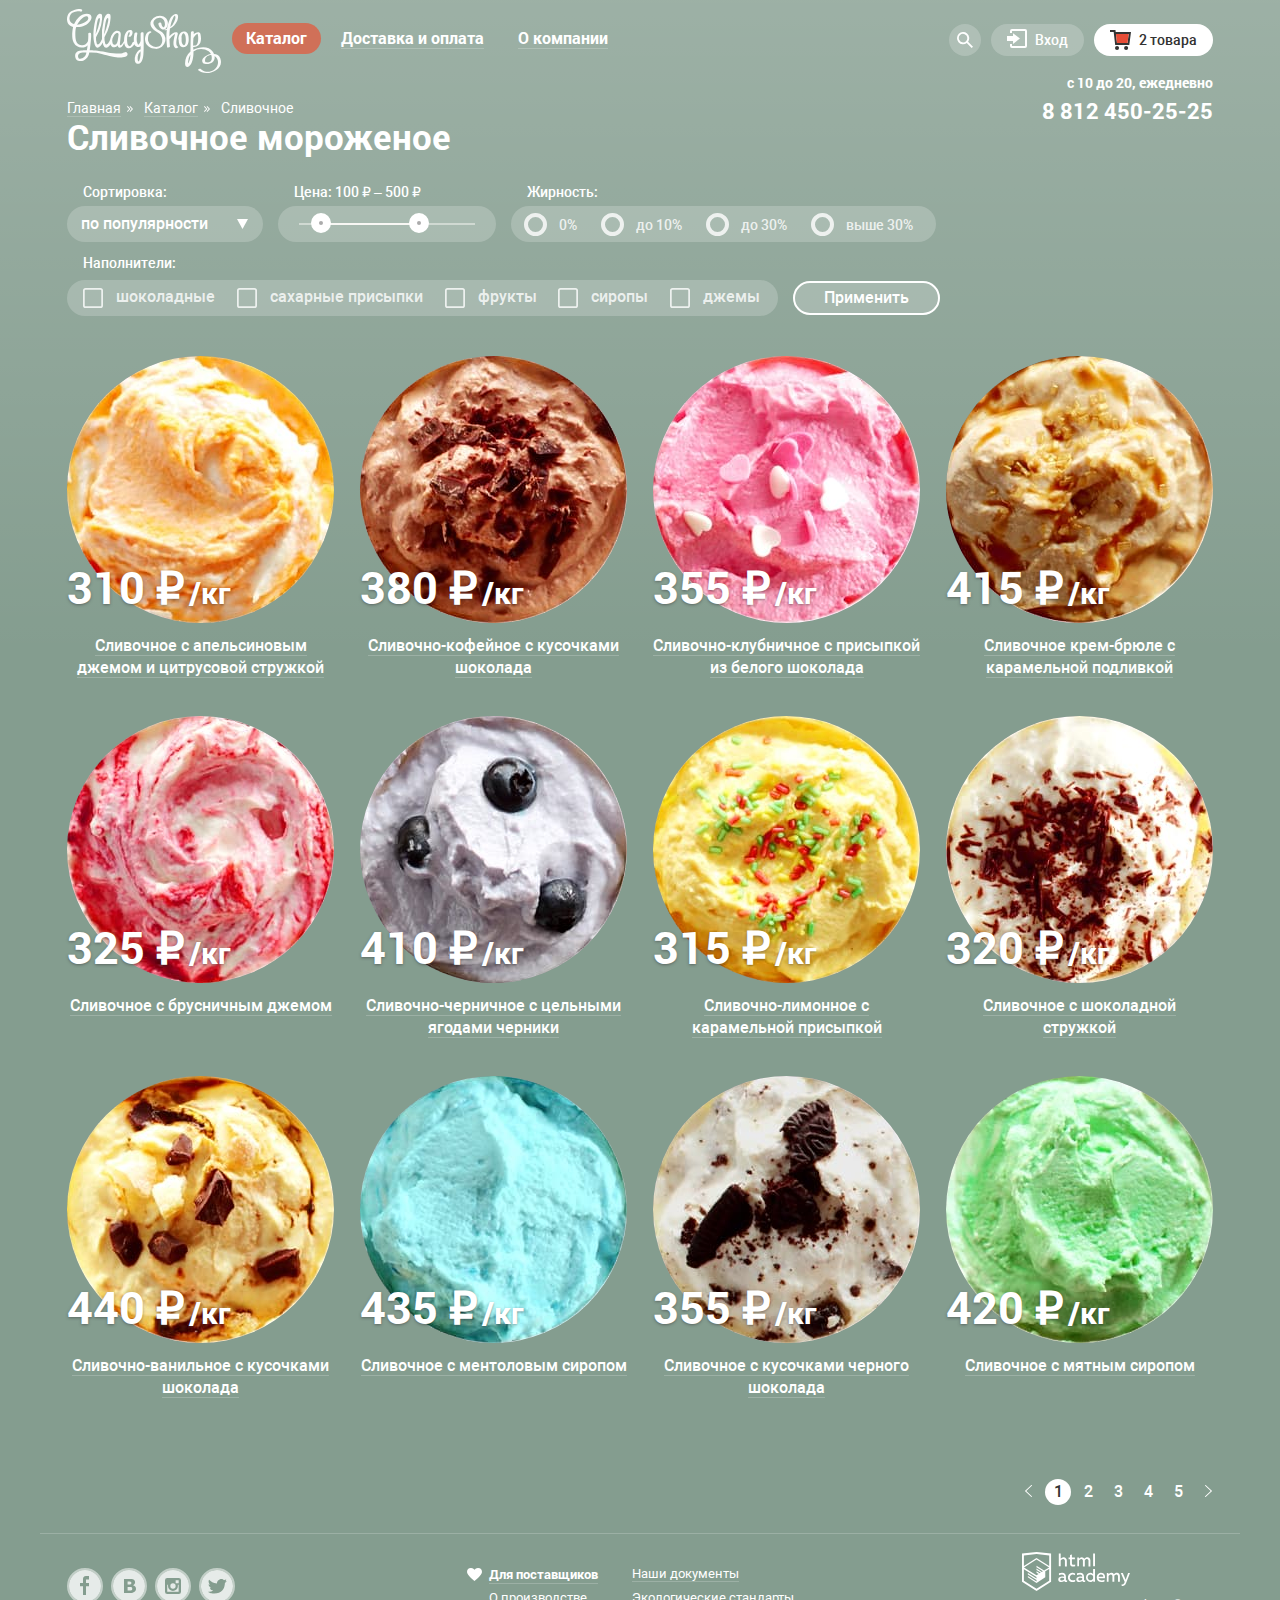
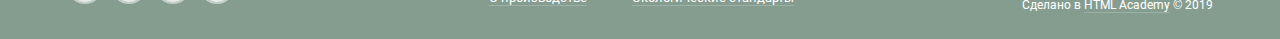
==== commit 4cdf16d9: "Оживляем интерактивные элементы" ====
--- a/catalog.html
+++ b/catalog.html
@@ -18,14 +18,15 @@
 
       <nav class="main-navigation">
         <a class="main-header-logo" href="index.html">
-          <img src="img/src/svg/header-logo.svg" alt="логотип магазина GllaycyShop" width="154" height="64">
+          <img src="img/src/svg/header-logo.svg" alt="логотип магазина GllacyShop" width="154" height="64">
         </a>
 
         <ul class="site-navigation">
-          <li>
-            <a href="#" class="site-nav-link choosen-page">
+          <li class="catalog-nav-link">
+            <a href="#" class="site-nav-link chosen-page">
               <span class="nav-link-name">Каталог</span>
             </a>
+
             <div class="catalog-modal-wrapper">
               <div class="modal catalog-modal">
                 <h2 class="visually-hidden">Разделы каталога</h2>
@@ -34,7 +35,7 @@
                   <li class="new-item">
                     <a class="catalog-link" href="#">Новинки</a>
                   </li>
-                  <li class="catalog-item choosen-page">
+                  <li class="catalog-item chosen-page">
                     <a class="catalog-link" href="catalog.html">Сливочное</a>
                   </li>
                   <li class="catalog-item">
@@ -66,9 +67,9 @@
           <h2 class="visually-hidden">Пользовательская навигация</h2>
 
           <div class="search-nav-btn">
-            <button class="search-button user-nav-button">
-
-              <svg role="img"class="search-icon nav-icon" width="16" height="16" xmlns="http://www.w3.org/2000/svg">
+            <button class="search-button user-nav-button" type="button">
+
+              <svg role="img" class="search-icon nav-icon" width="16" height="16" xmlns="http://www.w3.org/2000/svg">
                 <path
                   d="M16 14.665l-4.921-4.932a6.144 6.144 0 00-.994-8.273 6.113 6.113 0 00-8.307.352 6.141 6.141 0 00-.293 8.328 6.11 6.11 0 008.262.937L14.659 16 16 14.665zm-9.918-4.288a4.245 4.245 0 01-3.928-2.63 4.269 4.269 0 01.922-4.643 4.248 4.248 0 014.632-.923 4.253 4.253 0 012.624 3.936 4.274 4.274 0 01-1.247 3.01 4.256 4.256 0 01-3.003 1.25z" />
               </svg>
@@ -85,7 +86,7 @@
           </div>
 
           <div class="login-nav-btn">
-            <button class="login-button user-nav-button">
+            <button class="login-button user-nav-button" type="button">
               <svg role="img" class="login-icon nav-icon" width="20" height="19" xmlns="http://www.w3.org/2000/svg">
                 <path d="M6.04 14.88l6.92-5.38-6.92-5.37v2.91H0v4.92h6.04v2.92z" />
                 <path d="M18 0H5a2 2 0 00-2 2v2h2V2h13v15H5v-2H3v2a2 2 0 002 2h13a2 2 0 002-2V2a2 2 0 00-2-2z" />
@@ -100,18 +101,16 @@
                   <label for="login-email" class="visually-hidden">Логин</label>
 
                   <input type="password" placeholder="••••••" id="login-password" name="password" class="input">
-                  <label for="login-password">Пароль</label>
+                  <label for="login-password" class="visually-hidden">Пароль</label>
 
                   <div class="buttons-wrapper">
                     <button type="submit" class="btn">Войти</button>
+
                     <div class="links-wrapper">
-                      <button class="btn-link dark-link">
-                        <span class="link-text">Забыли пароль?</span>
-                      </button>
-                      <button class="btn-link dark-link">
-                        <span class="link-text">Новая регистрация</span>
-                      </button>
+                      <a class="login-link dark-link">Забыли пароль?</a>
+                      <a class="login-link dark-link">Новая регистрация</a>
                     </div>
+
                   </div>
 
                 </form>
@@ -120,7 +119,7 @@
           </div>
 
           <div class="cart-nav-btn">
-            <button class="cart-button user-nav-button full-basket-button">
+            <button class="cart-button user-nav-button full-basket-button" type="button">
               <svg role="img" class="basket-icon nav-icon _hidden" width="21" height="20" fill="#fff"
                 xmlns="http://www.w3.org/2000/svg">
                 <path
@@ -135,6 +134,7 @@
               </svg>
               <span class="user-nav-name poducts-quantity">2 товара</span>
             </button>
+
             <div class="cart-modal-wrapper">
               <div class="modal cart">
                 <h2 class="visually-hidden">Товары в корзине</h2>
@@ -142,7 +142,8 @@
                 <form action="https://echo.htmlacademy.ru" method="post">
 
                   <div class="product-info-cart">
-                    <svg  role="img" aria-label="Закрыть" class="cross-icon" width="11" height="11" fill="none" xmlns="http://www.w3.org/2000/svg">
+                    <svg role="img" aria-label="Закрыть" class="cross-icon" width="11" height="11" fill="none"
+                      xmlns="http://www.w3.org/2000/svg">
                       <path
                         d="M11 .713L10.287 0 5.5 4.787.713 0 0 .713 4.787 5.5 0 10.287.713 11 5.5 6.213 10.287 11l.713-.713L6.213 5.5 11 .713z"
                         fill="#323232" />
@@ -155,7 +156,8 @@
                   </div>
 
                   <div class="product-info-cart">
-                    <svg role="img" aria-label="Удалить продукт" class="cross-icon" width="11" height="11" fill="none" xmlns="http://www.w3.org/2000/svg">
+                    <svg role="img" aria-label="Удалить продукт" class="cross-icon" width="11" height="11" fill="none"
+                      xmlns="http://www.w3.org/2000/svg">
                       <path
                         d="M11 .713L10.287 0 5.5 4.787.713 0 0 .713 4.787 5.5 0 10.287.713 11 5.5 6.213 10.287 11l.713-.713L6.213 5.5 11 .713z"
                         fill="#323232" />
@@ -166,9 +168,10 @@
                     <div class="cart-item">1,5 кг х <span class="product-price">300 руб.</span></div>
                     <div class="product-sum">450 руб.</div>
                   </div>
+
                   <div class="price-info-cart">
                     <div class="divider"></div>
-                    <div class="cart-price">Итого:<span>750 руб.</span></div>
+                    <div class="cart-price">Итого: <span>750 руб.</span></div>
                     <button type="submit" class="btn">Оформить заказ</button>
                   </div>
                 </form>
@@ -182,15 +185,16 @@
       <div class="calls-info">
         <h2 class="visually-hidden">Время приема звонков</h2>
         <span class="calls-time">с 10 до 20, ежедневно</span>
-        <a class="calls-number" href="tel:88124502525">8 812 450-25-25</a>
+        <a class="calls-number light-link" href="tel:8124502525">8 812 450-25-25</a>
       </div>
+
     </header>
 
     <main class="inner-content container">
       <ul class="breadcrumbs">
 
         <li class="breadcrumbs-item">
-          <a href="index.html" class="light-link">Главная</a>
+          <a href="index.html" class="light-link breadcrumbs-link">Главная</a>
           <svg role="img" class="pointer-icon" width="6" height="6" fill="none" xmlns="http://www.w3.org/2000/svg">
             <path d="M2.156 3L0 .667.616 0l2.771 3L.616 6 0 5.333 2.156 3z" fill="inherit" />
             <path d="M4.768 3L2.613.667 3.229 0 6 3 3.229 6l-.616-.667L4.768 3z" fill="inherit" />
@@ -198,7 +202,7 @@
         </li>
 
         <li class="breadcrumbs-item">
-          <a href="catalog.html" class="light-link">Каталог</a>
+          <a href="catalog.html" class="light-link breadcrumbs-link">Каталог</a>
           <svg role="img" class="pointer-icon" width="6" height="6" fill="none" xmlns="http://www.w3.org/2000/svg">
             <path d="M2.156 3L0 .667.616 0l2.771 3L.616 6 0 5.333 2.156 3z" fill="inherit" />
             <path d="M4.768 3L2.613.667 3.229 0 6 3 3.229 6l-.616-.667L4.768 3z" fill="inherit" />
@@ -206,7 +210,7 @@
         </li>
 
         <li>
-          <a href="#" class="light-link">Сливочное</a>
+          Сливочное
         </li>
       </ul>
       <h1 class="page-title">Сливочное мороженое</h1>
@@ -250,10 +254,14 @@
                     ">
                   </div>
                 </div>
-                <div tabindex="1" aria-lebel="минимальная цена" class="toggle toggle-min" style="
-                left: 15%"></div>
-                <div tabindex="1" aria-lebel="максимальная цена" class="toggle toggle-max" style="
-                left: 60%;"></div>
+                <div tabindex="1" class="toggle toggle-min" style="
+                left: 15%">
+                  <span class="visually-hidden">Минимальная цена</span>
+                </div>
+                <div tabindex="1" class="toggle toggle-max" style="
+                left: 60%;">
+                  <span class="visually-hidden">Максимальная цена</span>
+                </div>
               </div>
             </fieldset>
           </div>
@@ -264,20 +272,20 @@
               <div class="filter fat-types-wrapper">
 
                 <div class="radio-wrapper">
-                  <input type="radio" class="visually-hidden radio" id="filter-0per" name="fat">
+                  <input type="radio" class="visually-hidden radio" id="filter-0per" name="fat" value="0">
                   <label class="label-for-radio" for="filter-0per">0%</label>
                 </div>
 
                 <div class="radio-wrapper">
-                  <input type="radio" class="visually-hidden radio" id="filter-less-10per" name="fat">
+                  <input type="radio" class="visually-hidden radio" id="filter-less-10per" name="fat" value="10">
                   <label class="label-for-radio" for="filter-less-10per">до 10%</label>
                 </div>
                 <div class="radio-wrapper">
-                  <input type="radio" class="visually-hidden radio" id="filter-less-30per" name="fat">
+                  <input type="radio" class="visually-hidden radio" id="filter-less-30per" name="fat" value="30">
                   <label class="label-for-radio" for="filter-less-30per">до 30%</label>
                 </div>
                 <div class="radio-wrapper">
-                  <input type="radio" class="visually-hidden radio" id="filter-more-30per" name="fat">
+                  <input type="radio" class="visually-hidden radio" id="filter-more-30per" name="fat" value="40">
                   <label class="label-for-radio" for="filter-more-30per">выше 30%</label>
                 </div>
               </div>
@@ -291,14 +299,15 @@
 
                 <div class="checkbox-wrapper">
                   <input type="checkbox" class="checkbox" id="filter-chocolate-flavor" name="chocolate-flavor">
+
                   <svg role="img" class="checkbox-icon checkbox-off" width="23" height="20" fill="none"
                     xmlns="http://www.w3.org/2000/svg">
                     <path
                       d="M17.391 1.74a.87.87 0 01.87.869V17.39a.87.87 0 01-.87.87H2.61a.87.87 0 01-.87-.87V2.61a.87.87 0 01.87-.87H17.39zm0-1.74H2.61A2.609 2.609 0 000 2.609V17.39A2.609 2.609 0 002.609 20H17.39A2.608 2.608 0 0020 17.391V2.61A2.608 2.608 0 0017.391 0z"
                       fill="inherit" fill-opacity="imherit" />
                   </svg>
-                  <svg role="img" class="checkbox-icon checkbox-on" width="23" height="20" viewBox="0 0 23 20" fill="none"
-                    xmlns="http://www.w3.org/2000/svg">
+                  <svg role="img" class="checkbox-icon checkbox-on" width="23" height="20" viewBox="0 0 23 20"
+                    fill="none" xmlns="http://www.w3.org/2000/svg">
                     <path
                       d="M6.40695 6.51304L3.91976 8.96522L10.7574 15.7391L23 3.62609L20.5128 1.16522L10.7574 10.8174L6.40695 6.51304Z"
                       fill="white" fill-opacity="0.8" />
@@ -306,86 +315,95 @@
                       d="M18.4562 17.3913C18.4562 17.6219 18.3637 17.8431 18.1988 18.0062C18.034 18.1693 17.8105 18.2609 17.5774 18.2609H2.63661C2.40352 18.2609 2.17997 18.1693 2.01515 18.0062C1.85033 17.8431 1.75774 17.6219 1.75774 17.3913V2.6087C1.75774 2.37807 1.85033 2.1569 2.01515 1.99382C2.17997 1.83074 2.40352 1.73913 2.63661 1.73913H17.4983L18.8869 0.356522C18.4893 0.126574 18.0379 0.00365521 17.5774 0H2.63661C1.93734 0 1.2667 0.274844 0.772244 0.764069C0.277785 1.25329 0 1.91683 0 2.6087V17.3913C0 18.0832 0.277785 18.7467 0.772244 19.2359C1.2667 19.7252 1.93734 20 2.63661 20H17.5774C18.2767 20 18.9473 19.7252 19.4417 19.2359C19.9362 18.7467 20.214 18.0832 20.214 17.3913V8.84348L18.4562 10.5826V17.3913Z"
                       fill="white" fill-opacity="0.8" />
                   </svg>
+
                   <label for="filter-chocolate-flavor" class="label-for-checkbox">шоколадные</label>
                 </div>
 
                 <div class="checkbox-wrapper">
                   <input type="checkbox" class="checkbox" id="filter-sugar-flavor" name="sugar-flavor">
-                  <svg role="img" class="checkbox-icon checkbox-off" width="20" height="20" fill="none"
+
+                  <svg role="img" class="checkbox-icon checkbox-off" width="23" height="20" fill="none"
                     xmlns="http://www.w3.org/2000/svg">
                     <path
                       d="M17.391 1.74a.87.87 0 01.87.869V17.39a.87.87 0 01-.87.87H2.61a.87.87 0 01-.87-.87V2.61a.87.87 0 01.87-.87H17.39zm0-1.74H2.61A2.609 2.609 0 000 2.609V17.39A2.609 2.609 0 002.609 20H17.39A2.608 2.608 0 0020 17.391V2.61A2.608 2.608 0 0017.391 0z"
                       fill="inherit" fill-opacity="imherit" />
                   </svg>
-                  <svg role="img" class="checkbox-icon checkbox-on" width="24" height="20" viewBox="0 0 24 20" fill="none"
-                    xmlns="http://www.w3.org/2000/svg">
-                    <path
-                      d="M6.68552 6.51304L4.09018 8.96522L11.2251 15.7391L24 3.62609L21.4047 1.16522L11.2251 10.8174L6.68552 6.51304Z"
-                      fill="inherit" fill-opacity="inherit" />
-                    <path
-                      d="M19.2587 17.3913C19.2587 17.6219 19.1621 17.8431 18.9901 18.0062C18.8181 18.1693 18.5848 18.2609 18.3416 18.2609H2.75124C2.50802 18.2609 2.27475 18.1693 2.10277 18.0062C1.93078 17.8431 1.83416 17.6219 1.83416 17.3913V2.6087C1.83416 2.37807 1.93078 2.1569 2.10277 1.99382C2.27475 1.83074 2.50802 1.73913 2.75124 1.73913H18.2591L19.7081 0.356522C19.2932 0.126574 18.8221 0.00365521 18.3416 0H2.75124C2.02157 0 1.32178 0.274844 0.80582 0.764069C0.289862 1.25329 0 1.91683 0 2.6087V17.3913C0 18.0832 0.289862 18.7467 0.80582 19.2359C1.32178 19.7252 2.02157 20 2.75124 20H18.3416C19.0713 20 19.7711 19.7252 20.287 19.2359C20.803 18.7467 21.0929 18.0832 21.0929 17.3913V8.84348L19.2587 10.5826V17.3913Z"
-                      fill="white" fill-opacity="0.8" />
-                  </svg>
+                  <svg role="img" class="checkbox-icon checkbox-on" width="23" height="20" viewBox="0 0 23 20"
+                    fill="none" xmlns="http://www.w3.org/2000/svg">
+                    <path
+                      d="M6.40695 6.51304L3.91976 8.96522L10.7574 15.7391L23 3.62609L20.5128 1.16522L10.7574 10.8174L6.40695 6.51304Z"
+                      fill="white" fill-opacity="0.8" />
+                    <path
+                      d="M18.4562 17.3913C18.4562 17.6219 18.3637 17.8431 18.1988 18.0062C18.034 18.1693 17.8105 18.2609 17.5774 18.2609H2.63661C2.40352 18.2609 2.17997 18.1693 2.01515 18.0062C1.85033 17.8431 1.75774 17.6219 1.75774 17.3913V2.6087C1.75774 2.37807 1.85033 2.1569 2.01515 1.99382C2.17997 1.83074 2.40352 1.73913 2.63661 1.73913H17.4983L18.8869 0.356522C18.4893 0.126574 18.0379 0.00365521 17.5774 0H2.63661C1.93734 0 1.2667 0.274844 0.772244 0.764069C0.277785 1.25329 0 1.91683 0 2.6087V17.3913C0 18.0832 0.277785 18.7467 0.772244 19.2359C1.2667 19.7252 1.93734 20 2.63661 20H17.5774C18.2767 20 18.9473 19.7252 19.4417 19.2359C19.9362 18.7467 20.214 18.0832 20.214 17.3913V8.84348L18.4562 10.5826V17.3913Z"
+                      fill="white" fill-opacity="0.8" />
+                  </svg>
+
                   <label for="filter-sugar-flavor" class="label-for-checkbox">сахарные присыпки</label>
                 </div>
 
                 <div class="checkbox-wrapper">
                   <input type="checkbox" class="checkbox" id="filter-fruit-flavor" name="fruit-flavor">
-                  <svg role="img" class="checkbox-icon checkbox-off" width="20" height="20" fill="none"
+
+                  <svg role="img" class="checkbox-icon checkbox-off" width="23" height="20" fill="none"
                     xmlns="http://www.w3.org/2000/svg">
                     <path
                       d="M17.391 1.74a.87.87 0 01.87.869V17.39a.87.87 0 01-.87.87H2.61a.87.87 0 01-.87-.87V2.61a.87.87 0 01.87-.87H17.39zm0-1.74H2.61A2.609 2.609 0 000 2.609V17.39A2.609 2.609 0 002.609 20H17.39A2.608 2.608 0 0020 17.391V2.61A2.608 2.608 0 0017.391 0z"
                       fill="inherit" fill-opacity="imherit" />
                   </svg>
-                  <svg role="img" class="checkbox-icon checkbox-on" width="24" height="20" viewBox="0 0 24 20" fill="none"
-                    xmlns="http://www.w3.org/2000/svg">
-                    <path
-                      d="M6.68552 6.51304L4.09018 8.96522L11.2251 15.7391L24 3.62609L21.4047 1.16522L11.2251 10.8174L6.68552 6.51304Z"
-                      fill="inherit" fill-opacity="inherit" />
-                    <path
-                      d="M19.2587 17.3913C19.2587 17.6219 19.1621 17.8431 18.9901 18.0062C18.8181 18.1693 18.5848 18.2609 18.3416 18.2609H2.75124C2.50802 18.2609 2.27475 18.1693 2.10277 18.0062C1.93078 17.8431 1.83416 17.6219 1.83416 17.3913V2.6087C1.83416 2.37807 1.93078 2.1569 2.10277 1.99382C2.27475 1.83074 2.50802 1.73913 2.75124 1.73913H18.2591L19.7081 0.356522C19.2932 0.126574 18.8221 0.00365521 18.3416 0H2.75124C2.02157 0 1.32178 0.274844 0.80582 0.764069C0.289862 1.25329 0 1.91683 0 2.6087V17.3913C0 18.0832 0.289862 18.7467 0.80582 19.2359C1.32178 19.7252 2.02157 20 2.75124 20H18.3416C19.0713 20 19.7711 19.7252 20.287 19.2359C20.803 18.7467 21.0929 18.0832 21.0929 17.3913V8.84348L19.2587 10.5826V17.3913Z"
-                      fill="white" fill-opacity="0.8" />
-                  </svg>
+                  <svg role="img" class="checkbox-icon checkbox-on" width="23" height="20" viewBox="0 0 23 20"
+                    fill="none" xmlns="http://www.w3.org/2000/svg">
+                    <path
+                      d="M6.40695 6.51304L3.91976 8.96522L10.7574 15.7391L23 3.62609L20.5128 1.16522L10.7574 10.8174L6.40695 6.51304Z"
+                      fill="white" fill-opacity="0.8" />
+                    <path
+                      d="M18.4562 17.3913C18.4562 17.6219 18.3637 17.8431 18.1988 18.0062C18.034 18.1693 17.8105 18.2609 17.5774 18.2609H2.63661C2.40352 18.2609 2.17997 18.1693 2.01515 18.0062C1.85033 17.8431 1.75774 17.6219 1.75774 17.3913V2.6087C1.75774 2.37807 1.85033 2.1569 2.01515 1.99382C2.17997 1.83074 2.40352 1.73913 2.63661 1.73913H17.4983L18.8869 0.356522C18.4893 0.126574 18.0379 0.00365521 17.5774 0H2.63661C1.93734 0 1.2667 0.274844 0.772244 0.764069C0.277785 1.25329 0 1.91683 0 2.6087V17.3913C0 18.0832 0.277785 18.7467 0.772244 19.2359C1.2667 19.7252 1.93734 20 2.63661 20H17.5774C18.2767 20 18.9473 19.7252 19.4417 19.2359C19.9362 18.7467 20.214 18.0832 20.214 17.3913V8.84348L18.4562 10.5826V17.3913Z"
+                      fill="white" fill-opacity="0.8" />
+                  </svg>
+
                   <label for="filter-fruit-flavor" class="label-for-checkbox">фрукты</label>
                 </div>
 
                 <div class="checkbox-wrapper">
                   <input type="checkbox" class="checkbox" id="filter-syrup-flavor" name="syrup-flavor">
-                  <svg class="checkbox-icon checkbox-off" width="20" height="20" fill="none"
+
+                  <svg role="img" class="checkbox-icon checkbox-off" width="23" height="20" fill="none"
                     xmlns="http://www.w3.org/2000/svg">
                     <path
                       d="M17.391 1.74a.87.87 0 01.87.869V17.39a.87.87 0 01-.87.87H2.61a.87.87 0 01-.87-.87V2.61a.87.87 0 01.87-.87H17.39zm0-1.74H2.61A2.609 2.609 0 000 2.609V17.39A2.609 2.609 0 002.609 20H17.39A2.608 2.608 0 0020 17.391V2.61A2.608 2.608 0 0017.391 0z"
                       fill="inherit" fill-opacity="imherit" />
                   </svg>
-                  <svg role="img" class="checkbox-icon checkbox-on" width="24" height="20" viewBox="0 0 24 20" fill="none"
-                    xmlns="http://www.w3.org/2000/svg">
-                    <path
-                      d="M6.68552 6.51304L4.09018 8.96522L11.2251 15.7391L24 3.62609L21.4047 1.16522L11.2251 10.8174L6.68552 6.51304Z"
-                      fill="inherit" fill-opacity="inherit" />
-                    <path
-                      d="M19.2587 17.3913C19.2587 17.6219 19.1621 17.8431 18.9901 18.0062C18.8181 18.1693 18.5848 18.2609 18.3416 18.2609H2.75124C2.50802 18.2609 2.27475 18.1693 2.10277 18.0062C1.93078 17.8431 1.83416 17.6219 1.83416 17.3913V2.6087C1.83416 2.37807 1.93078 2.1569 2.10277 1.99382C2.27475 1.83074 2.50802 1.73913 2.75124 1.73913H18.2591L19.7081 0.356522C19.2932 0.126574 18.8221 0.00365521 18.3416 0H2.75124C2.02157 0 1.32178 0.274844 0.80582 0.764069C0.289862 1.25329 0 1.91683 0 2.6087V17.3913C0 18.0832 0.289862 18.7467 0.80582 19.2359C1.32178 19.7252 2.02157 20 2.75124 20H18.3416C19.0713 20 19.7711 19.7252 20.287 19.2359C20.803 18.7467 21.0929 18.0832 21.0929 17.3913V8.84348L19.2587 10.5826V17.3913Z"
-                      fill="white" fill-opacity="0.8" />
-                  </svg>
+                  <svg role="img" class="checkbox-icon checkbox-on" width="23" height="20" viewBox="0 0 23 20"
+                    fill="none" xmlns="http://www.w3.org/2000/svg">
+                    <path
+                      d="M6.40695 6.51304L3.91976 8.96522L10.7574 15.7391L23 3.62609L20.5128 1.16522L10.7574 10.8174L6.40695 6.51304Z"
+                      fill="white" fill-opacity="0.8" />
+                    <path
+                      d="M18.4562 17.3913C18.4562 17.6219 18.3637 17.8431 18.1988 18.0062C18.034 18.1693 17.8105 18.2609 17.5774 18.2609H2.63661C2.40352 18.2609 2.17997 18.1693 2.01515 18.0062C1.85033 17.8431 1.75774 17.6219 1.75774 17.3913V2.6087C1.75774 2.37807 1.85033 2.1569 2.01515 1.99382C2.17997 1.83074 2.40352 1.73913 2.63661 1.73913H17.4983L18.8869 0.356522C18.4893 0.126574 18.0379 0.00365521 17.5774 0H2.63661C1.93734 0 1.2667 0.274844 0.772244 0.764069C0.277785 1.25329 0 1.91683 0 2.6087V17.3913C0 18.0832 0.277785 18.7467 0.772244 19.2359C1.2667 19.7252 1.93734 20 2.63661 20H17.5774C18.2767 20 18.9473 19.7252 19.4417 19.2359C19.9362 18.7467 20.214 18.0832 20.214 17.3913V8.84348L18.4562 10.5826V17.3913Z"
+                      fill="white" fill-opacity="0.8" />
+                  </svg>
+
                   <label for="filter-syrup-flavor" class="label-for-checkbox">сиропы</label>
                 </div>
 
                 <div class="checkbox-wrapper">
                   <input type="checkbox" class="checkbox" id="filter-jam-flavor" name="jam-flavor">
-                  <svg role="img" class="checkbox-icon checkbox-off" width="20" height="20" fill="none"
+
+                  <svg role="img" class="checkbox-icon checkbox-off" width="23" height="20" fill="none"
                     xmlns="http://www.w3.org/2000/svg">
                     <path
                       d="M17.391 1.74a.87.87 0 01.87.869V17.39a.87.87 0 01-.87.87H2.61a.87.87 0 01-.87-.87V2.61a.87.87 0 01.87-.87H17.39zm0-1.74H2.61A2.609 2.609 0 000 2.609V17.39A2.609 2.609 0 002.609 20H17.39A2.608 2.608 0 0020 17.391V2.61A2.608 2.608 0 0017.391 0z"
                       fill="inherit" fill-opacity="imherit" />
                   </svg>
-                  <svg role="img" class="checkbox-icon checkbox-on" width="24" height="20" viewBox="0 0 24 20" fill="none"
-                    xmlns="http://www.w3.org/2000/svg">
-                    <path
-                      d="M6.68552 6.51304L4.09018 8.96522L11.2251 15.7391L24 3.62609L21.4047 1.16522L11.2251 10.8174L6.68552 6.51304Z"
-                      fill="inherit" fill-opacity="inherit" />
-                    <path
-                      d="M19.2587 17.3913C19.2587 17.6219 19.1621 17.8431 18.9901 18.0062C18.8181 18.1693 18.5848 18.2609 18.3416 18.2609H2.75124C2.50802 18.2609 2.27475 18.1693 2.10277 18.0062C1.93078 17.8431 1.83416 17.6219 1.83416 17.3913V2.6087C1.83416 2.37807 1.93078 2.1569 2.10277 1.99382C2.27475 1.83074 2.50802 1.73913 2.75124 1.73913H18.2591L19.7081 0.356522C19.2932 0.126574 18.8221 0.00365521 18.3416 0H2.75124C2.02157 0 1.32178 0.274844 0.80582 0.764069C0.289862 1.25329 0 1.91683 0 2.6087V17.3913C0 18.0832 0.289862 18.7467 0.80582 19.2359C1.32178 19.7252 2.02157 20 2.75124 20H18.3416C19.0713 20 19.7711 19.7252 20.287 19.2359C20.803 18.7467 21.0929 18.0832 21.0929 17.3913V8.84348L19.2587 10.5826V17.3913Z"
-                      fill="white" fill-opacity="0.8" />
-                  </svg>
+                  <svg role="img" class="checkbox-icon checkbox-on" width="23" height="20" viewBox="0 0 23 20"
+                    fill="none" xmlns="http://www.w3.org/2000/svg">
+                    <path
+                      d="M6.40695 6.51304L3.91976 8.96522L10.7574 15.7391L23 3.62609L20.5128 1.16522L10.7574 10.8174L6.40695 6.51304Z"
+                      fill="white" fill-opacity="0.8" />
+                    <path
+                      d="M18.4562 17.3913C18.4562 17.6219 18.3637 17.8431 18.1988 18.0062C18.034 18.1693 17.8105 18.2609 17.5774 18.2609H2.63661C2.40352 18.2609 2.17997 18.1693 2.01515 18.0062C1.85033 17.8431 1.75774 17.6219 1.75774 17.3913V2.6087C1.75774 2.37807 1.85033 2.1569 2.01515 1.99382C2.17997 1.83074 2.40352 1.73913 2.63661 1.73913H17.4983L18.8869 0.356522C18.4893 0.126574 18.0379 0.00365521 17.5774 0H2.63661C1.93734 0 1.2667 0.274844 0.772244 0.764069C0.277785 1.25329 0 1.91683 0 2.6087V17.3913C0 18.0832 0.277785 18.7467 0.772244 19.2359C1.2667 19.7252 1.93734 20 2.63661 20H17.5774C18.2767 20 18.9473 19.7252 19.4417 19.2359C19.9362 18.7467 20.214 18.0832 20.214 17.3913V8.84348L18.4562 10.5826V17.3913Z"
+                      fill="white" fill-opacity="0.8" />
+                  </svg>
+
                   <label for="filter-jam-flavor" class="label-for-checkbox">джемы</label>
                 </div>
               </div>
@@ -403,8 +421,11 @@
           <li class="product-preview">
             <div class="product-overlay"></div>
             <a href="#" class="product-image">
-              <img class="product-thumb" src="img/products/icecream-orange-jam.jpg" width="267" height="267"
-                alt="Сливочное с апельсиновым джемом и цитрусовой стружкой">
+
+              <div class="product-thumb-wrapper">
+                <img class="product-thumb" src="img/products/icecream-orange-jam.jpg" width="267" height="267" alt="">
+              </div>
+
               <div class="product-info">
                 <div class="product-info"></div>
                 <span class="product-price">310 ₽</span>
@@ -412,14 +433,17 @@
               </div>
               <span class="product-description light-link">Сливочное с апельсиновым джемом и цитрусовой стружкой</span>
             </a>
-            <button class="fast-view-btn btn">Быстрый просмотр</button>
-          </li>
-
-          <li class="product-preview">
-            <div class="product-overlay"></div>
-            <a href="#" class="product-image">
-              <img class="product-thumb" src="img/products/icecream-chocolate-slices.jpg" width="267" height="267"
-                alt="Сливочно-кофейное с кусочками шоколада">
+            <button class="fast-view-btn btn" type="button">Быстрый просмотр</button>
+          </li>
+
+          <li class="product-preview">
+            <div class="product-overlay"></div>
+            <a href="#" class="product-image">
+              <div class="product-thumb-wrapper">
+                <img class="product-thumb" src="img/products/icecream-chocolate-slices.jpg" width="267" height="267"
+                  alt="">
+              </div>
+
               <div class="product-info">
                 <div class="product-info"></div>
                 <span class="product-price">380 ₽</span>
@@ -427,15 +451,15 @@
               </div>
               <span class="product-description light-link">Сливочно-кофейное с кусочками шоколада</span>
             </a>
-            <button class="fast-view-btn btn">Быстрый просмотр</button>
-          </li>
-
-          <li class="product-preview">
-            <div class="product-overlay"></div>
-            <a href="#" class="product-image">
-
-              <img class="product-thumb" src="img/products/icecream-strawberry.jpg" width="267" height="267"
-                alt="Сливочно-клубничное с присыпкой из белого шоколада">
+            <button class="fast-view-btn btn" type="button">Быстрый просмотр</button>
+          </li>
+
+          <li class="product-preview">
+            <div class="product-overlay"></div>
+            <a href="#" class="product-image">
+              <div class="product-thumb-wrapper">
+                <img class="product-thumb" src="img/products/icecream-strawberry.jpg" width="267" height="267" alt="">
+              </div>
 
               <div class="product-info">
                 <span class="product-price">355 ₽</span>
@@ -444,16 +468,15 @@
 
               <span class="product-description light-link">Сливочно-клубничное с присыпкой из белого шоколада</span>
             </a>
-            <button class="fast-view-btn btn">Быстрый просмотр</button>
-          </li>
-
-          <li class="product-preview">
-            <div class="product-overlay"></div>
-            <a href="#" class="product-image">
-
-              <img class="product-thumb" src="img/products/icecream-caramels.jpg" width="267" height="267"
-                alt="Сливочное крем-брюле с карамельной подливкой">
-
+            <button class="fast-view-btn btn" type="button">Быстрый просмотр</button>
+          </li>
+
+          <li class="product-preview">
+            <div class="product-overlay"></div>
+            <a href="#" class="product-image">
+              <div class="product-thumb-wrapper">
+                <img class="product-thumb" src="img/products/icecream-caramels.jpg" width="267" height="267" alt="">
+              </div>
               <div class="product-info">
                 <div class="product-info"></div>
                 <span class="product-price">415 ₽</span>
@@ -462,16 +485,16 @@
 
               <span class="product-description light-link">Сливочное крем-брюле с карамельной подливкой </span>
             </a>
-            <button class="fast-view-btn btn">Быстрый просмотр</button>
-          </li>
-
-          <li class="product-preview">
-            <div class="product-overlay"></div>
-            <a href="#" class="product-image">
-
-              <img class="product-thumb" src="img/products/icecream-cranberry-jam.jpg" width="267" height="267"
-                alt="Сливочное с брусничным джемом">
-
+            <button class="fast-view-btn btn" type="button">Быстрый просмотр</button>
+          </li>
+
+          <li class="product-preview">
+            <div class="product-overlay"></div>
+            <a href="#" class="product-image">
+              <div class="product-thumb-wrapper">
+                <img class="product-thumb" src="img/products/icecream-cranberry-jam.jpg" width="267" height="267"
+                  alt="">
+              </div>
               <div class="product-info">
                 <span class="product-price">325 ₽</span>
                 <span class="product-weight">/кг</span>
@@ -479,16 +502,15 @@
 
               <span class="product-description light-link">Сливочное с брусничным джемом</span>
             </a>
-            <button class="fast-view-btn btn">Быстрый просмотр</button>
-          </li>
-
-          <li class="product-preview">
-            <div class="product-overlay"></div>
-            <a href="#" class="product-image">
-
-              <img class="product-thumb" src="img/products/icecream-bilberry.jpg" width="267" height="267"
-                alt="Сливочно-черничное с цельными ягодами черники">
-
+            <button class="fast-view-btn btn" type="button">Быстрый просмотр</button>
+          </li>
+
+          <li class="product-preview">
+            <div class="product-overlay"></div>
+            <a href="#" class="product-image">
+              <div class="product-thumb-wrapper">
+                <img class="product-thumb" src="img/products/icecream-bilberry.jpg" width="267" height="267" alt="">
+              </div>
               <div class="product-info">
                 <span class="product-price">410 ₽</span>
                 <span class="product-weight">/кг</span>
@@ -496,15 +518,15 @@
 
               <span class="product-description light-link">Сливочно-черничное с цельными ягодами черники</span>
             </a>
-            <button class="fast-view-btn btn">Быстрый просмотр</button>
-          </li>
-
-          <li class="product-preview">
-            <div class="product-overlay"></div>
-            <a href="#" class="product-image">
-
-              <img class="product-thumb" src="img/products/icecream-lemon.jpg" width="267" height="267"
-                alt="Сливочно-лимонное с карамельной присыпкой">
+            <button class="fast-view-btn btn" type="button">Быстрый просмотр</button>
+          </li>
+
+          <li class="product-preview">
+            <div class="product-overlay"></div>
+            <a href="#" class="product-image">
+              <div class="product-thumb-wrapper">
+                <img class="product-thumb" src="img/products/icecream-lemon.jpg" width="267" height="267" alt="">
+              </div>
               <div class="product-info">
                 <span class="product-price">315 ₽</span>
                 <span class="product-weight">/кг</span>
@@ -512,16 +534,16 @@
 
               <span class="product-description light-link">Сливочно-лимонное с карамельной присыпкой</span>
             </a>
-            <button class="fast-view-btn btn">Быстрый просмотр</button>
-          </li>
-
-          <li class="product-preview">
-            <div class="product-overlay"></div>
-            <a href="#" class="product-image">
-
-              <img class="product-thumb" src="img/products/icecream-chocolate-chips.jpg" width="267" height="267"
-                alt="Сливочное с шоколадной стружкой">
-
+            <button class="fast-view-btn btn" type="button">Быстрый просмотр</button>
+          </li>
+
+          <li class="product-preview">
+            <div class="product-overlay"></div>
+            <a href="#" class="product-image">
+              <div class="product-thumb-wrapper">
+                <img class="product-thumb" src="img/products/icecream-chocolate-chips.jpg" width="267" height="267"
+                  alt="">
+              </div>
               <div class="product-info">
                 <span class="product-price">320 ₽</span>
                 <span class="product-weight">/кг</span>
@@ -529,16 +551,15 @@
 
               <span class="product-description light-link">Сливочное с шоколадной стружкой</span>
             </a>
-            <button class="fast-view-btn btn">Быстрый просмотр</button>
-          </li>
-
-          <li class="product-preview">
-            <div class="product-overlay"></div>
-            <a href="#" class="product-image">
-
-              <img class="product-thumb" src="img/products/icecream-vanilla.jpg" width="267" height="267"
-                alt="Сливочно-ванильное с кусочками шоколада">
-
+            <button class="fast-view-btn btn" type="button">Быстрый просмотр</button>
+          </li>
+
+          <li class="product-preview">
+            <div class="product-overlay"></div>
+            <a href="#" class="product-image">
+              <div class="product-thumb-wrapper">
+                <img class="product-thumb" src="img/products/icecream-vanilla.jpg" width="267" height="267" alt="">
+              </div>
               <div class="product-info">
                 <span class="product-price">440 ₽</span>
                 <span class="product-weight">/кг</span>
@@ -546,16 +567,15 @@
 
               <span class="product-description light-link">Сливочно-ванильное с кусочками шоколада</span>
             </a>
-            <button class="fast-view-btn btn">Быстрый просмотр</button>
-          </li>
-
-          <li class="product-preview">
-            <div class="product-overlay"></div>
-            <a href="#" class="product-image">
-
-              <img class="product-thumb" src="img/products/icecream-menthol.jpg" width="267" height="267"
-                alt="Сливочноe с ментоловым сиропом">
-
+            <button class="fast-view-btn btn" type="button">Быстрый просмотр</button>
+          </li>
+
+          <li class="product-preview">
+            <div class="product-overlay"></div>
+            <a href="#" class="product-image">
+              <div class="product-thumb-wrapper">
+                <img class="product-thumb" src="img/products/icecream-menthol.jpg" width="267" height="267" alt="">
+              </div>
               <div class="product-info">
                 <span class="product-price">435 ₽</span>
                 <span class="product-weight">/кг</span>
@@ -563,16 +583,16 @@
 
               <span class="product-description light-link">Сливочноe с ментоловым сиропом</span>
             </a>
-            <button class="fast-view-btn btn">Быстрый просмотр</button>
-          </li>
-
-          <li class="product-preview">
-            <div class="product-overlay"></div>
-            <a href="#" class="product-image">
-
-              <img class="product-thumb" src="img/products/icecream-chocolate-pieces.jpg" width="267" height="267"
-                alt="Сливочное с кусочками черного шоколада">
-
+            <button class="fast-view-btn btn" type="button">Быстрый просмотр</button>
+          </li>
+
+          <li class="product-preview">
+            <div class="product-overlay"></div>
+            <a href="#" class="product-image">
+              <div class="product-thumb-wrapper">
+                <img class="product-thumb" src="img/products/icecream-chocolate-pieces.jpg" width="267" height="267"
+                  alt="">
+              </div>
               <div class="product-info">
                 <span class="product-price">355 ₽</span>
                 <span class="product-weight">/кг</span>
@@ -580,23 +600,22 @@
 
               <span class="product-description light-link">Сливочное с кусочками черного шоколада</span>
             </a>
-            <button class="fast-view-btn btn">Быстрый просмотр</button>
-          </li>
-
-          <li class="product-preview">
-            <div class="product-overlay"></div>
-            <a href="#" class="product-image">
-
-              <img class="product-thumb" src="img/products/icecream-mint-syrop.jpg" width="267" height="267"
-                alt="Сливочное с мятным сиропом">
-
+            <button class="fast-view-btn btn" type="button">Быстрый просмотр</button>
+          </li>
+
+          <li class="product-preview">
+            <div class="product-overlay"></div>
+            <a href="#" class="product-image">
+              <div class="product-thumb-wrapper">
+                <img class="product-thumb" src="img/products/icecream-mint-syrop.jpg" width="267" height="267" alt="">
+              </div>
               <div class="product-info">
                 <span class="product-price">420 ₽</span>
                 <span class="product-weight">/кг</span>
               </div>
               <span class="product-description light-link">Сливочное с мятным сиропом</span>
             </a>
-            <button class="fast-view-btn btn">Быстрый просмотр</button>
+            <button class="fast-view-btn btn" type="button">Быстрый просмотр</button>
           </li>
         </ul>
       </section>
@@ -614,7 +633,7 @@
                 </svg>
               </a>
             </li>
-            <li class="pagination-item">
+            <li class="pagination-item current-page-link">
               <a class="page-link" href="#">1</a>
             </li>
             <li class="pagination-item">
@@ -650,7 +669,7 @@
         <ul class="social-list">
           <li class="social-item">
             <a class="social-link" href="#" aria-label="Facebook">
-              
+
               <svg role="img" width="36" height="36" fill="none" xmlns="http://www.w3.org/2000/svg">
                 <path class="icon-border" d="M18 35c9.389 0 17-7.611 17-17S27.389 1 18 1 1 8.611 1 18s7.611 17 17 17z"
                   stroke="inherit" stroke-opacity="inherit" stroke-width="2" />
@@ -662,7 +681,7 @@
           </li>
           <li class="social-item">
             <a class="social-link" href="#" aria-label="VK">
-          
+
               <svg role="img" width="36" height="36" fill="none" xmlns="http://www.w3.org/2000/svg">
                 <path class="icon-border" d="M18 35c9.389 0 17-7.611 17-17S27.389 1 18 1 1 8.611 1 18s7.611 17 17 17z"
                   stroke="inherit" stroke-opacity="inherit" stroke-width="2" />
@@ -677,7 +696,7 @@
           </li>
           <li class="social-item">
             <a class="social-link" href="#" aria-label="Instagram">
-            
+
               <svg role="img" width="36" height="36" fill="none" xmlns="http://www.w3.org/2000/svg">
                 <path class="icon-border" d="M18 35c9.389 0 17-7.611 17-17S27.389 1 18 1 1 8.611 1 18s7.611 17 17 17z"
                   stroke="inherit" stroke-opacity="inherit" stroke-width="2" />
@@ -695,7 +714,7 @@
           </li>
           <li class="social-item">
             <a class="social-link" href="#" aria-label="Twitter">
-           
+
               <svg role="img" width="36" height="36" viewBox="0 0 36 36" fill="none" xmlns="http://www.w3.org/2000/svg">
                 <path class="icon-border"
                   d="M18 35C27.3888 35 35 27.3888 35 18C35 8.61116 27.3888 1 18 1C8.61116 1 1 8.61116 1 18C1 27.3888 8.61116 35 18 35Z"
@@ -737,11 +756,10 @@
 
       <section class="copyright">
         <h2 class="visually-hidden">О разработчике</h2>
-        <a href="https://htmlacademy.ru"><img src="img/src/svg/academy-logo.svg" width="108" height="39"
-            alt="логотип HTML Academy"></a>
+        <a href="https://htmlacademy.ru">
+          <img src="img/src/svg/academy-logo.svg" width="108" height="39" alt="логотип HTML Academy"></a>
         <P class="copyright-text">Сделано в <a href="https://htmlacademy.ru/intensive/htmlcss" class="light-link">HTML
-          Academy</a> &copy;
-          2019</p>
+            Academy</a> &copy; 2019</p>
       </section>
 
     </footer>
--- a/css/style.css
+++ b/css/style.css
@@ -83,7 +83,17 @@
   height: 100%;
 }
 
-.inner-page {
+.inner-page .wrapper {
+  background-image: linear-gradient(
+    180deg,
+    rgba(255, 255, 255, 0.2) 0%,
+    rgba(255, 255, 255, 0) 100%
+  );
+  background-size: 100% 656px;
+  background-repeat: no-repeat;
+}
+
+.inner-page  {
   background-color: var(--slider-bg-third);
 }
 
@@ -103,6 +113,7 @@
   margin: 0 auto;
   width: 1200px;
   padding: 0 27px;
+  position: relative;
 }
 
 /* buttons  */
@@ -127,7 +138,7 @@
 }
 
 .btn:hover {
-  background: linear-gradient(
+  background-image: linear-gradient(
       0deg,
       var(--translucent-light),
       var(--translucent-light)
@@ -138,11 +149,10 @@
       var(--btn-gradient-right) 100%
     );
   box-shadow: 0px 2px 2px var(--btn-box-shadow-hover);
-  border-radius: 70px;
 }
 
 .btn:active {
-  background: linear-gradient(
+  background-image: linear-gradient(
       0deg,
       var(--btn-gradient-dark-active),
       var(--btn-gradient-dark-active)
@@ -167,27 +177,26 @@
 /* Слайдер фонов  */
 
 .promo-slider {
-  padding-top: 324px;
+  padding-top: 323px;
   text-align: center;
   position: relative;
-  margin-bottom: 40px;
-}
-
-.slide {
+  margin-bottom: 25px;
+}
+
+.slider-controls {
+  display: flex;
+  justify-content: space-between;
+  position: absolute;
+  z-index: 20;
+  bottom: 13px;
+}
+
+.slider-item {
   display: none;
 }
 
-.slide-current {
+.slider-item.slide-current {
   display: block;
-}
-
-.slider-controls {
-  width: 79px;
-  display: flex;
-  justify-content: space-between;
-  position: absolute;
-  bottom: 21px;
-  z-index: 20;
 }
 
 .slide-title {
@@ -195,11 +204,10 @@
   font-size: 60px;
   line-height: 60px;
   margin: 0;
-  margin-bottom: 27px;
+  margin-bottom: 37px;
 }
 
 .slide-btn {
-  display: inline-block;
   padding: 9px 23px;
   font-weight: 700;
   margin-left: -15px;
@@ -216,6 +224,8 @@
   border: 2px solid var(--default-light-text);
   background-color: transparent;
   cursor: pointer;
+  margin-right: 8px;
+  transition: background-color 0.3s;
 }
 
 .control:hover {
@@ -234,22 +244,23 @@
   background-color: var(--default-light-text);
 }
 
-.wrapper {
+.bg {
   background-repeat: no-repeat;
   background-position: top center;
-}
-
-.wrapper-1 {
+  transition: background 0.3s;
+}
+
+.bg-1 {
   background-color: var(--slider-bg-first);
   background-image: url(./../img/hits/slider-item-1.png);
 }
 
-.wrapper-2 {
+.bg-2 {
   background-color: var(--slider-bg-second);
   background-image: url(./../img/hits/slider-item-2.png);
 }
 
-.wrapper-3 {
+.bg-3 {
   background-color: var(--slider-bg-third);
   background-image: url(./../img/hits/slider-item-3.png);
 }
@@ -264,13 +275,6 @@
 
 img {
   max-width: 100%;
-}
-
-/* убрать эту а - заменить на список селекторов
- */
-a {
-  text-decoration: none;
-  color: var(--default-light-text);
 }
 
 .site-navigation,
@@ -316,11 +320,10 @@
 
 .site-nav-link {
   display: block;
-  transition: color 0.3s;
   padding: 6px 14px 6px 14px;
   border-radius: 26px;
   margin-right: 6px;
-  transition: background-color 0.3s;
+  transition: all 0.3s;
 }
 
 .nav-link-name {
@@ -345,15 +348,6 @@
   color: var(--default-dark-text);
 }
 
-.choosen-page {
-  background: var(--open-page-link);
-}
-
-.choosen-page:hover {
-  background: var(--open-page-link);
-  color: var(--default-light-text);
-}
-
 .choosen-page .nav-link-name {
   border: none;
 }
@@ -377,6 +371,11 @@
   margin-left: 10px;
   padding: 8px 16px;
   color: var(--default-light-text);
+  transition: all 0.3s;
+}
+
+.nav-icon {
+  transition: fill 0.2s;
 }
 
 .user-nav-button .user-nav-name {
@@ -388,6 +387,7 @@
 .poducts-quantity.user-nav-name {
   color: var(--default-dark-text);
 }
+
 .user-nav-button:hover {
   background-color: var(--default-light-text);
   fill: var(--default-dark-text);
@@ -425,10 +425,7 @@
   align-items: flex-end;
   flex-direction: column;
   font-weight: 700;
-  margin-top: 2px;
-}
-
-.calls-info {
+  z-index: 10;
   position: absolute;
   bottom: -50px;
   right: 27px;
@@ -445,14 +442,18 @@
   line-height: 24px;
 }
 
+.calls-number {
+  text-decoration: none;
+}
 /* stock */
 
 .stock {
-  height: 229px;
   margin-bottom: 40px;
   display: grid;
   grid-template-columns: 1fr 1fr;
   column-gap: 26px;
+  row-gap: 8px;
+  margin-top: 50px;
 }
 
 .stock .banner {
@@ -462,13 +463,13 @@
 
 .banner {
   border-radius: 16px;
-  /* padding: 14px 22px 21px 16px; */
-  width: 560px;
   background-repeat: no-repeat;
   background-size: cover;
+  min-height: 220px;
 }
 
 .stock-item {
+  min-height: 229px;
   display: flex;
   flex-direction: column;
   font-weight: 700;
@@ -494,6 +495,7 @@
   line-height: 22px;
   margin: 0;
   margin-top: 20px;
+  margin-bottom: 16px;
 }
 .stock-item-right .banner-text {
   margin-top: 18px;
@@ -514,7 +516,7 @@
 /* hits  */
 
 .hits {
-  margin-bottom: 45px;
+  margin-bottom: 37px;
 }
 
 .fast-view-btn {
@@ -569,7 +571,6 @@
 
 .product-thumb {
   border-radius: 50%;
-  margin-bottom: 7px;
 }
 
 .product-thumb-wrapper {
@@ -577,10 +578,10 @@
   width: 267px;
   height: 267px;
   border-radius: 50%;
+  margin-bottom: 12px;
 }
 
 .product-description {
-  margin-top: 8px;
   font-weight: 500;
   line-height: 22px;
   margin: 0;
@@ -589,7 +590,7 @@
 
 .product-info {
   position: absolute;
-  top: 206px;
+  top: 208px;
   left: 0px;
   font-weight: 700;
   text-shadow: 0px 1px 3px var(--product-text-shadow);
@@ -623,12 +624,14 @@
 }
 
 .advantages {
+  column-gap: 11px;
+  row-gap: 10px;
   width: 1146px;
-  height: 306px;
+  min-height: 306px;
   display: grid;
   grid-template-columns: 1fr 1fr;
   grid-template-rows: min-content min-content min-content;
-  padding-left: 20px;
+  padding: 24px 20px 0 20px;
   border-radius: 16px;
   color: var(--default-dark-text);
   background-repeat: no-repeat;
@@ -639,16 +642,10 @@
 
 .advantages-text {
   margin: 0;
-  margin-right: 38px;
-  padding-top: 10px;
+  padding-top: 8px;
   font-weight: 400;
   font-size: 16px;
   line-height: 22px;
-}
-
-.advantages-item:nth-child(3) .advantages-text,
-.advantages-item:nth-child(5) .advantages-text {
-  margin-right: 26px;
 }
 
 .advantages-title {
@@ -657,12 +654,10 @@
   line-height: 30px;
   margin: 0;
   grid-column: 1 / 3;
-  margin-top: 25px;
 }
 
 .advantages-item {
   display: flex;
-  margin-top: 7px;
 }
 
 .advantages-icon {
@@ -674,7 +669,8 @@
 .banners-wrapper {
   display: grid;
   grid-template-columns: 1fr 1fr;
-  grid-column-gap: 26px;
+  column-gap: 26px;
+  row-gap: 16px;
   margin-bottom: 40px;
 }
 
@@ -682,17 +678,15 @@
   background-image: url("./../img/src/backgrounds/blog-news-background.jpg");
   background-color: var(--site-nav-link-active);
   color: var(--default-dark-text);
-  height: 220px;
   grid-column: 1 / 2;
 }
 
 .advertising {
-  padding-top: 23px;
+  padding-top: 20px;
   padding-left: 20px;
 }
 
-.advertaising-link {
-  color: var(--default-dark-text);
+.advertising-link {
   border-bottom: 2px solid var(--default-dark-text);
   font-size: 24px;
   line-height: 30px;
@@ -711,9 +705,8 @@
 .mailing {
   grid-column: 2 / 3;
   padding: 6px;
-  height: 220px;
   background-image: url("./../img/src/backgrounds/mailing-background.png");
-  background-color: var(--site-nav-link-active);
+  background-color: var(--modal-light-bg);
 }
 
 .mailing-text {
@@ -723,14 +716,17 @@
   font-weight: 400;
   padding: 0;
   margin: 0;
+  flex-grow: 1;
+  margin-bottom: 8px;
 }
 
 .mailing-form {
-  padding: 28px 14px 16px 20px;
+  height: 100%;
+  display: flex;
+  flex-direction: column;
+  padding: 25px 14px 35px 20px;
   background-color: var(--modal-light-bg);
   border-radius: 16px;
-  width: 548px;
-  height: 210px;
 }
 
 .mailing-form .btn {
@@ -741,23 +737,9 @@
 /* map */
 
 .map {
-  width: 1200px;
   height: 430px;
   margin: 0 auto;
   position: relative;
-  display: flex;
-}
-
-.iframe-map {
-  margin: 0 auto;
-}
-
-.address-wrapper {
-  position: absolute;
-  top: 0;
-  right: 0;
-  display: flex;
-  justify-content: center;
 }
 
 .address {
@@ -775,15 +757,19 @@
   border-radius: 16px;
   display: flex;
   flex-direction: column;
-  justify-content: space-between;
-}
-
+}
+/* 
 .map-pin {
   position: absolute;
   top: 136px;
-  left: 266px;
-}
-
+  left: 272px;
+} */
+
+.map-iframe {
+  width: 100%;
+  height: 430px;
+  position: absolute;
+}
 .address-text {
   margin: 0;
   padding: 0;
@@ -797,12 +783,17 @@
   color: var(--default-dark-text);
 }
 
+._open-feedback-form {
+  margin-top: 28px;
+  padding: 10px 16px;
+}
+
 /* FOOTER  */
 
 .main-footer {
   display: flex;
   justify-content: space-between;
-  height: 103px;
+  padding-bottom: 25px;
 }
 
 .inner-page .main-footer {
@@ -815,11 +806,14 @@
   column-gap: 8px;
   display: flex;
   flex-wrap: wrap;
-  margin-top: 16px;
 }
 
 .main-page .social-list {
-  margin-top: 17px;
+  margin-top: 35px;
+}
+
+.inner-page .social-list {
+  margin-top: 34px;
 }
 
 .social-link {
@@ -827,9 +821,16 @@
 }
 
 .social-item {
-  transition: background-color 0.5s;
   width: 36px;
   height: 36px;
+}
+
+.social-item .icon-fill {
+  transition: fill-opacity 0.3s;
+}
+
+.social-item .icon-border {
+  transition: stroke-opacity 0.3s;
 }
 
 .icon-fill {
@@ -862,27 +863,28 @@
   font-size: 13px;
   line-height: 18px;
   font-weight: 400;
-  margin-left: 40px;
+  padding-left: 60px;
 }
 
 .main-page .info {
+  margin-top: 26px;
+}
+
+.inner-page .info {
   margin-top: 25px;
 }
 
 .info-link {
   border-bottom: 1px solid var(--translucent-light);
+  text-decoration: none;
 }
 
 .info-item {
-  margin-top: 7px;
+  margin-top: 6px;
 }
 
 .info-list {
-  margin-right: 14px;
-}
-
-.info-list:nth-of-type(2) {
-  margin-left: 20px;
+  margin-right: 34px;
 }
 
 .for-providers-link {
@@ -912,15 +914,23 @@
   font-weight: 400;
   font-size: 12px;
   line-height: 18px;
+}
+
+.inner-page .copyright {
   margin-top: 18px;
 }
 
 .main-page .copyright {
-  margin-top: 18px;
+  margin-top: 19px;
 }
 
 .copyright-text {
   margin: 0;
+}
+
+.copyright-text .light-link {
+  border-bottom: 1px solid var(--translucent-light);
+  text-decoration: none;
 }
 
 /* CATALOG !  */
@@ -944,7 +954,6 @@
 }
 
 .breadcrumbs-item {
-  border-bottom: 1px solid var(--translucent-light);
   margin-right: 23px;
   position: relative;
 }
@@ -962,8 +971,13 @@
   fill: var(--link-text-light);
 }
 
+.breadcrumbs-link {
+  text-decoration: none;
+  border-bottom: 1px solid var(--translucent-light);
+}
+
 .filters-result {
-  padding-bottom: 10px;
+  margin-bottom: 80px;
 }
 
 .page-title {
@@ -1197,7 +1211,7 @@
   display: flex;
   flex-wrap: wrap;
   justify-content: space-between;
-  padding-top: 10px;
+  padding-top: 8px;
   padding-left: 16px;
   padding-right: 18px;
   min-width: 711px;
@@ -1233,17 +1247,15 @@
 .toggle {
   top: 7px;
   position: absolute;
-  /* width: 20px;
-  height: 20px; */
   border: 8px solid var(--default-light-text);
   background-color: var(--product-price);
   border-radius: 50%;
   padding: 2px;
+  transition: transform 0.3s;
 }
 
 .toggle:hover {
-  top: 6px;
-  border-width: 10px;
+  transform: scale(1.1);
 }
 .min-price,
 .max-price {
@@ -1259,6 +1271,7 @@
 
 .modal {
   background-color: var(--modal-light-bg);
+  z-index: 40;
 }
 
 /* catalog menu  */
@@ -1266,8 +1279,8 @@
 .catalog-modal-wrapper {
   position: absolute;
   display: none;
-  top: 35px;
-  left: 0px;
+  top: 36px;
+  left: -8px;
   z-index: 20;
 }
 
@@ -1281,7 +1294,6 @@
 
 .catalog-modal {
   overflow: hidden;
-  width: 143px;
   border-radius: 4px;
   position: relative;
   box-shadow: 0px 20px 20px var(--default-box-shadow);
@@ -1290,7 +1302,7 @@
 .catalog-modal::after {
   content: "";
   position: absolute;
-  top: 40px;
+  top: 37px;
   left: 6px;
   width: 128px;
   height: 1px;
@@ -1301,20 +1313,31 @@
   color: var(--default-dark-text);
   font-weight: 400;
   font-size: 14px;
-  line-height: 16px;
-}
-
-.catalog-items {
-  margin-bottom: 77px;
-  row-gap: 37px;
-  margin-top: 40px;
+  line-height: 27px;
+  display: block;
+  margin: 0;
+  padding-left: 21px;
+  padding-right: 20px;
+  white-space: nowrap;
+}
+
+.catalog-list {
+  display: flex;
+  flex-direction: column;
 }
 
 .catalog-item {
-  padding-top: 6px;
-  padding-left: 21px;
-  padding-bottom: 6px;
   position: relative;
+  margin-bottom: 4px;
+  transition: background 0.3s;
+}
+.catalog-item:last-child {
+  margin-bottom: 7px;
+}
+
+.new-item {
+  margin-bottom: 7px;
+  transition: background 0.3s;
 }
 
 .catalog-item:hover {
@@ -1330,14 +1353,7 @@
   font-weight: 700;
   font-size: 14px;
   line-height: 18px;
-}
-
-.catalog-item:last-child {
-  padding-bottom: 14px;
-}
-
-.new-item {
-  padding-top: 13px;
+  padding-top: 9px;
   padding-left: 21px;
   padding-bottom: 10px;
 }
@@ -1346,6 +1362,20 @@
   background-color: var(--catalog-item-hover);
 }
 
+.chosen-page {
+  background: var(--open-page-link);
+}
+
+.chosen-page:hover {
+  background: var(--open-page-link);
+  color: var(--default-light-text);
+}
+
+.chosen-page > .nav-link-name {
+  border-bottom: none;
+}
+
+
 /* login  */
 
 .login-nav-btn {
@@ -1354,20 +1384,21 @@
 
 .login-modal-wrapper {
   position: absolute;
-  top: 40px;
+  top: 35px;
   right: 0px;
-  z-index: 20;
+  z-index: 30;
   display: none;
 }
 
 .login-nav-btn:hover .login-modal-wrapper {
   display: block;
 }
+
 .login {
   display: flex;
   flex-direction: column;
   width: 277px;
-  height: 214px;
+  padding-bottom: 22px;
   border-radius: 4px;
   padding-top: 20px;
   padding-left: 19px;
@@ -1376,23 +1407,23 @@
   box-shadow: 0px 20px 20px var(--default-box-shadow);
 }
 
-.btn-link {
+.login-link {
   outline-style: none;
-  border: none;
+  text-decoration: underline;
   font-weight: 400;
   font-size: 13px;
   line-height: 15px;
-  background-color: var(--modal-light-bg);
-}
-
-.btn-link .link-text {
-  border-bottom: 1px solid var(--underline-modal-link);
+  margin-bottom: 6px;
+}
+
+.login .btn {
+  line-height: 16px;
 }
 
 .links-wrapper {
+  margin-left: 20px;
   display: flex;
   flex-direction: column;
-  align-items: flex-start;
 }
 
 .buttons-wrapper {
@@ -1402,38 +1433,50 @@
 }
 
 .buttons-wrapper .btn {
-  padding: 10px 26px 10px 25px;
+  padding: 10px 26px 9px 25px;
 }
 
 /* inputs  */
 
 .input {
-  font-weight: 400;
-  font-size: 14px;
-  line-height: 16px;
   padding-top: 15px;
   padding-left: 15px;
   padding-bottom: 15px;
   border-radius: 4px;
   border: 1px solid var(--default-input-border);
   outline-style: none;
-  box-sizing: border-box;
-}
-
-/* добавить инпут с введенными данными  */
-.input:hover {
-  border-width: 2px;
-  padding-top: 13px;
-  padding-left: 13px;
-  padding-bottom: 13px;
-}
-
-.input:active {
-  border: 2px solid var(--input-border-active);
+  transition: box-shadow 0.3s;
+}
+
+.input::placeholder {
+  font-weight: 400;
+  font-size: 14px;
+  line-height: 16px;
+  color: var(--placeholder-color);
+}
+
+.feedback .input::placeholder {
+  font-size: 16px;
+  line-height: 20px;
+}
+
+.mailing .input::placeholder {
+  line-height: 24px;
+}
+
+.input:hover,
+.user-text:hover {
+  box-shadow: 0 0 0 1px var(--default-input-border) inset;
+}
+
+.input:focus,
+.user-text:focus {
+  box-shadow: 0 0 0 1px var(--input-border-active) inset;
+  border-color: var(--input-border-active);
 }
 
 .login-form .input {
-  width: 241px;
+  width: 100%;
   height: 44px;
   margin-bottom: 20px;
 }
@@ -1445,7 +1488,7 @@
 }
 
 .mailing-form .input {
-  font-weight: 500;
+  font-weight: 400;
   font-size: 16px;
   line-height: 24px;
   width: 368px;
@@ -1453,95 +1496,11 @@
   padding-left: 14px;
   padding-bottom: 14px;
   margin-right: 6px;
-  margin-top: 39px;
-}
-
-.search,
-.input {
-  width: 311px;
+}
+
+.search .input {
+  width: 100%;
   height: 44px;
-}
-
-/* .search  */
-
-.search-nav-btn {
-  position: relative;
-}
-
-.search-modal-wrapper {
-  position: absolute;
-  top: 40px;
-  right: 0px;
-  display: none;
-  z-index: 20;
-}
-
-.search-nav-btn:hover .search-modal-wrapper {
-  display: block;
-}
-
-.search {
-  display: flex;
-  align-items: center;
-  justify-content: center;
-  padding: 15px 20px;
-  border-radius: 4px;
-  width: 341px;
-  height: 84px;
-  box-shadow: 0px 20px 20px var(--default-box-shadow);
-}
-
-
-/* feedback  */
-
-._close-feedback-form {
-  outline: none;
-  border: none;
-  background: none;
-  cursor: pointer;
-}
-
-.feedback-modal-wrapper {
-  position: fixed;
-  margin: 0 auto;
-  display: none;
-  z-index: 20;
-  left: 0;
-  top: 0;
-  width: 100%;
-  height: 100%;
-  background-color: var(--overlay);
-  place-items: center;
-}
-
-.feedback {
-  display: flex;
-  flex-direction: column;
-  height: 441px;
-  width: 477px;
-  border-radius: 4px;
-  padding: 20px 25px 27px 24px;
-  position: relative;
-}
-
-.cross-icon-feedback {
-  position: absolute;
-  top: 15px;
-  right: 16px;
-  fill: var(--cross-color);
-}
-
-.feedback .input {
-  margin-top: 20px;
-  width: 267px;
-  height: 44px;
-}
-
-.feedback-text {
-  color: var(--default-dark-text);
-  font-weight: 500;
-  font-size: 24px;
-  line-height: 28px;
 }
 
 .user-text {
@@ -1556,13 +1515,135 @@
 }
 
 .user-text::placeholder {
-  transform: translateY(-50px);
+  font-weight: 400;
+  font-size: 16px;
+  line-height: 20px;
+  color: var(--placeholder-color);
+}
+
+/* .search  */
+
+.search-nav-btn {
+  position: relative;
+}
+
+.search-modal-wrapper {
+  position: absolute;
+  top: 40px;
+  right: 0px;
+  display: none;
+  z-index: 20;
+}
+
+.search-nav-btn:hover .search-modal-wrapper {
+  display: block;
+}
+
+.search {
+  display: flex;
+  align-items: center;
+  justify-content: center;
+  padding: 15px 20px;
+  border-radius: 4px;
+  width: 341px;
+  height: 84px;
+  box-shadow: 0px 20px 20px var(--default-box-shadow);
+}
+
+/* feedback  */
+
+._close-feedback-form {
+  outline: none;
+  border: none;
+  background: none;
+  cursor: pointer;
+}
+
+.feedback-modal-wrapper {
+  position: fixed;
+  margin: 0 auto;
+  display: none;
+  z-index: 20;
+  left: 11px;
+  top: 0;
+  width: 100%;
+  height: 100%;
+  background-color: var(--overlay);
+  place-items: center;
+}
+
+@keyframes showModal {
+  0% {
+    transform: translateY(-2000px);
+    opacity: 0;
+  }
+  100% {
+    opacity: 1;
+  }
+}
+
+@keyframes shakeModal {
+  0%,
+  100% {
+    transform: translateX(0);
+  }
+
+  10%,
+  30%,
+  50%,
+  70%,
+  90% {
+    transform: translateX(-10px);
+  }
+
+  20%,
+  40%,
+  60%,
+  80% {
+    transform: translateX(10px);
+  }
+}
+
+.feedback {
+  display: flex;
+  flex-direction: column;
+  height: 441px;
+  width: 477px;
+  border-radius: 4px;
+  padding: 13px 25px 27px 24px;
+  position: relative;
+  animation: showModal 0.5s;
+}
+
+.modal-error {
+  animation: shakeModal 0.6s;
+}
+
+.cross-icon-feedback {
+  position: absolute;
+  top: 15px;
+  right: 16px;
+  fill: var(--cross-color);
+}
+
+.feedback .input {
+  margin-top: 20px;
+  width: 267px;
+  height: 44px;
+}
+
+.feedback-text {
+  color: var(--default-dark-text);
+  font-weight: 500;
+  font-size: 24px;
+  line-height: 28px;
 }
 
 .feedback .btn {
   display: block;
   margin-top: 25px;
   margin-left: auto;
+  padding: 10px 25px;
 }
 
 /* cart  */
@@ -1573,7 +1654,7 @@
 
 .cart-modal-wrapper {
   position: absolute;
-  top: 25px;
+  top: 35px;
   right: 0px;
   z-index: 20;
   display: none;
@@ -1599,12 +1680,13 @@
 .pagination-wrapper {
   display: flex;
   justify-content: flex-end;
+  margin-bottom: 28px;
 }
 
 .pagination {
   display: flex;
   flex-wrap: wrap;
-  margin-bottom: 20px;
+  margin-right: -10px;
 }
 
 .pagination-item {
@@ -1616,15 +1698,27 @@
   justify-content: center;
   transition: background-color 0.3s;
   cursor: pointer;
-  margin-bottom: 8px;
+  margin: 0 2px;
 }
 
 .pagination-item:hover {
   background-color: var(--translucent-light);
 }
 
+.pagination-item:active .page-link {
+  color: var(--default-dark-text);
+}
+
 .pagination-item:active {
   background-color: var(--default-light-text);
+}
+
+.current-page-link,
+.current-page-link:hover {
+  background-color: var(--default-light-text);
+}
+
+.current-page-link .page-link {
   color: var(--default-dark-text);
 }
 
@@ -1645,21 +1739,17 @@
   font-size: 13px;
   line-height: 16px;
   color: var(--default-dark-text);
-  width: 539px;
-  height: 242px;
-  padding-top: 20px;
+  min-width: 539px;
+  padding: 20px 14px 21px 14px;
   box-shadow: 0px 20px 20px var(--default-box-shadow);
   border-radius: 4px;
-  /* потом убрать */
-  margin-top: 10px;
 }
 
 .cart-price {
   font-weight: 700;
   font-size: 15px;
   line-height: 16px;
-  padding-top: 18px;
-  margin-bottom: 15px;
+  margin: 15px 0;
 }
 
 .cart .product-price {
@@ -1683,16 +1773,17 @@
 }
 
 .cart-item {
-  margin-right: 31px;
-  margin-left: 26px;
   white-space: nowrap;
+  margin-right: 26px;
 }
 
 .product-info-cart {
-  display: flex;
-  padding-left: 21px;
-  padding-bottom: 20px;
-  padding-right: 34px;
+  margin-bottom: 20px;
+  align-items: center;
+  padding-right: 20px;
+  padding-left: 7px;
+  display: grid;
+  grid-template-columns: min-content max-content 1fr min-content min-content;
 }
 
 .product-sum {
@@ -1706,8 +1797,6 @@
 }
 
 .price-info-cart {
-  padding-left: 15px;
-  padding-right: 14px;
   display: flex;
   flex-direction: column;
   align-items: flex-end;
@@ -1715,35 +1804,55 @@
 
 .cross-icon {
   margin-right: 9px;
+  cursor: pointer;
 }
 
 /* ОФормление ссылок  */
+.site-nav-link,
+.product-image,
+.page-link,
+.slide-btn,
+.advertising-link,
+.catalog-link {
+  text-decoration: none;
+  color: var(--default-light-text);
+}
+
+.advertising-link,
+.catalog-link {
+  color: var(--default-dark-text);
+}
 
 .dark-link {
+  cursor: pointer;
   color: var(--default-dark-text);
-}
-
+  transition: color 0.3s;
+}
+
+.dark-link:active,
 .dark-link:hover {
   color: var(--full-basket-color);
-}
-
-.dark-link:active {
-  color: var(--full-basket-color);
+  border-color: var(--full-basket-color);
 }
 
 .light-link {
+  cursor: pointer;
   color: var(--default-light-text);
-}
-
+  transition: color 0.3s;
+}
+
+.light-link:active,
 .light-link:hover {
   color: var(--link-text-light);
-}
-
-.light-link:active {
-  color: var(--link-text-light);
-}
-
-
-*:focus {
+  border-color: var(--link-text-light);
+}
+
+/* фокус для клавиатурных событий */
+/* *:focus {
   outline: 4px solid var(--full-basket-color);
-}+} */
+
+/* *:focus:not(:focus-visible) {
+  outline: none;
+} */
+/* как отключить фокус у инпутов  */
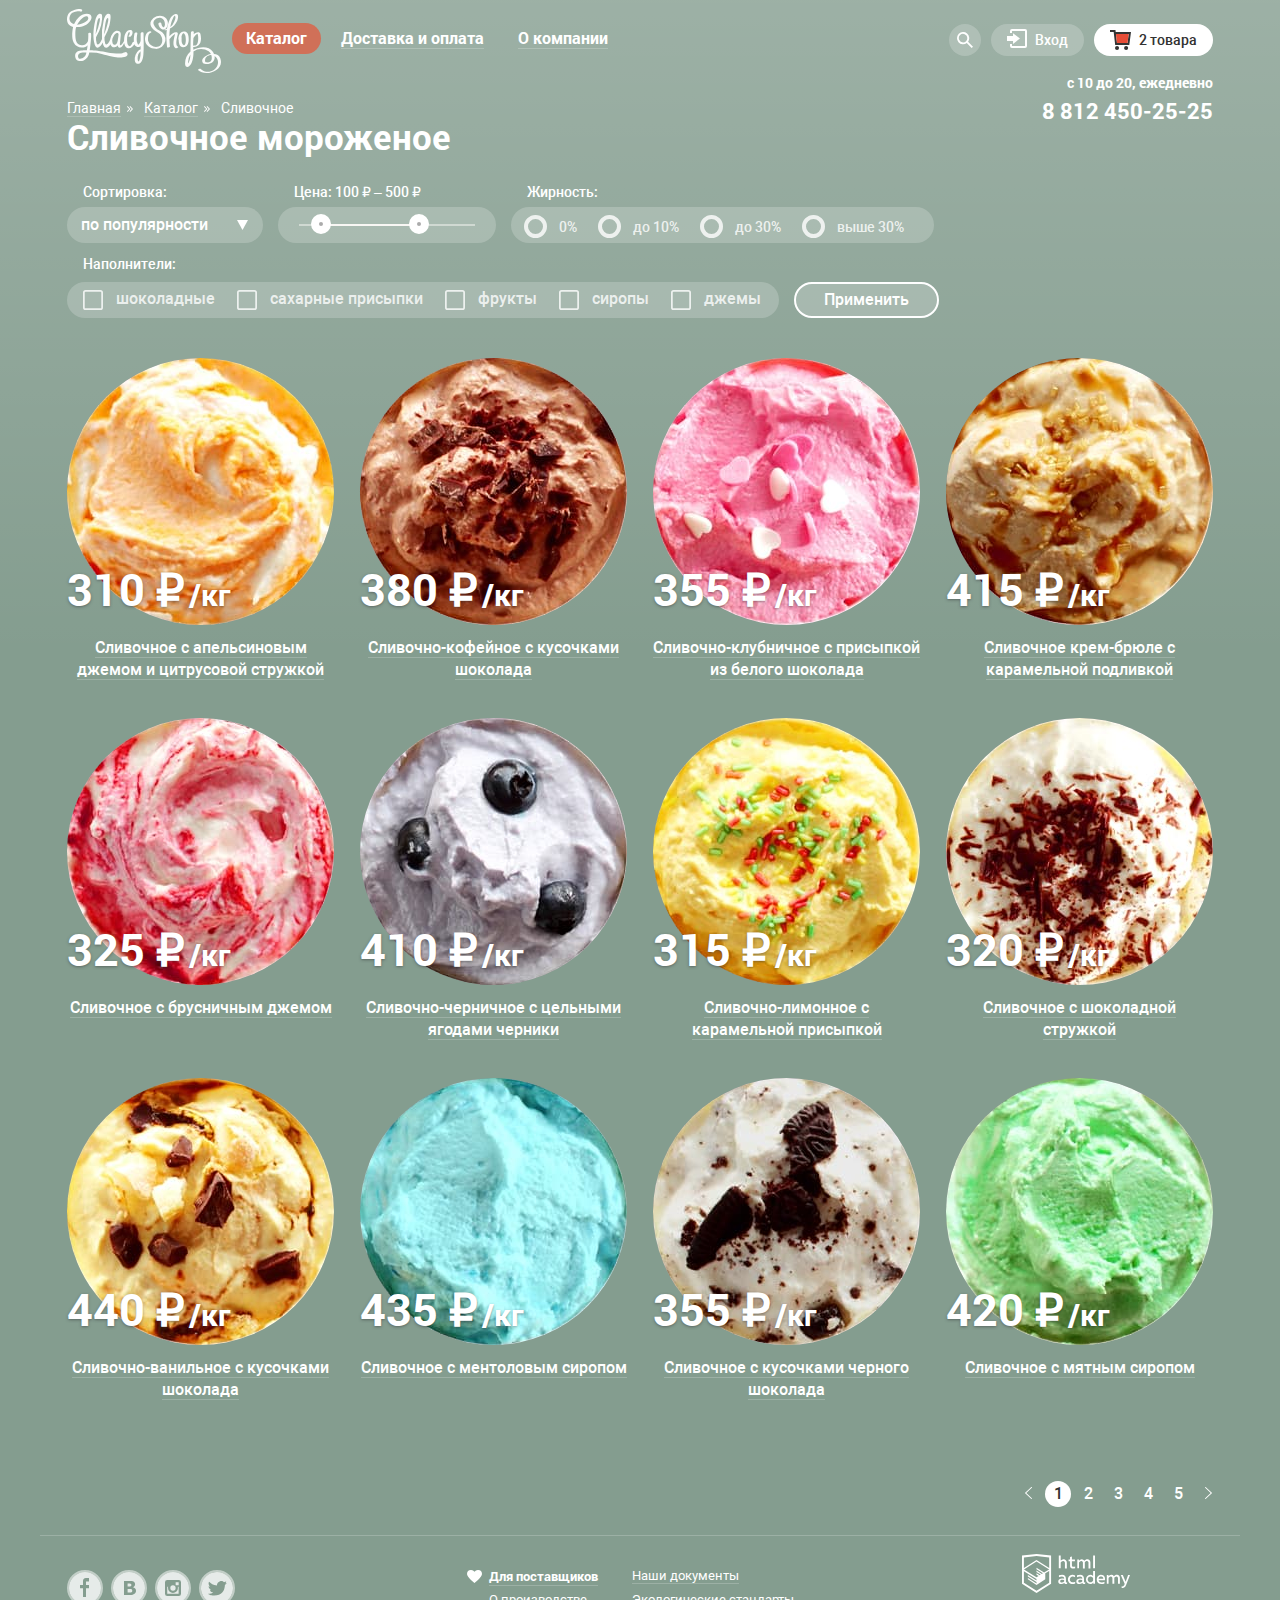
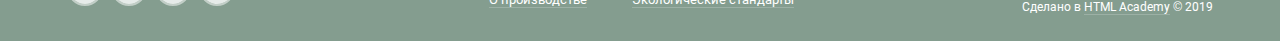
==== commit 2b1bde8f: "Добавляем интерактивную карту" ====
--- a/catalog.html
+++ b/catalog.html
@@ -5,7 +5,7 @@
   <meta charset="utf-8">
   <title>HTML Academy: Глейси</title>
   <link rel="stylesheet" href="css/normalize.css">
-  <link rel="stylesheet" href="css/style.css">
+  <link rel="stylesheet" href="css/style.min.css">
   <link rel="icon" href="favicon.ico">
   <link rel="icon" href="favicon.svg" sizes="any" type="image/svg+xml">
   <link rel="apple-touch-icon" href="favicon/180.png">
@@ -410,7 +410,7 @@
             </fieldset>
           </div>
 
-          <button type="submit" class="filters-sumbit">Применить</button>
+          <button type="submit" class="filters-submit">Применить</button>
         </form>
       </section>
 
@@ -756,7 +756,7 @@
 
       <section class="copyright">
         <h2 class="visually-hidden">О разработчике</h2>
-        <a href="https://htmlacademy.ru">
+        <a href="https://htmlacademy.ru/intensive/htmlcss">
           <img src="img/src/svg/academy-logo.svg" width="108" height="39" alt="логотип HTML Academy"></a>
         <P class="copyright-text">Сделано в <a href="https://htmlacademy.ru/intensive/htmlcss" class="light-link">HTML
             Academy</a> &copy; 2019</p>
@@ -765,7 +765,7 @@
     </footer>
   </div>
 
-  <script src="js/script.js"></script>
+  <script src="js/script.min.js"></script>
 </body>
 
 </html>--- a/css/style.min.css
+++ b/css/style.min.css
@@ -0,0 +1 @@
+@-webkit-keyframes showModal{0%{-webkit-transform:translateY(-2000px);transform:translateY(-2000px);opacity:0}to{opacity:1}}@keyframes showModal{0%{-webkit-transform:translateY(-2000px);transform:translateY(-2000px);opacity:0}to{opacity:1}}@-webkit-keyframes shakeModal{0%,to{-webkit-transform:translateX(0);transform:translateX(0)}10%,30%,50%,70%,90%{-webkit-transform:translateX(-10px);transform:translateX(-10px)}20%,40%,60%,80%{-webkit-transform:translateX(10px);transform:translateX(10px)}}@keyframes shakeModal{0%,to{-webkit-transform:translateX(0);transform:translateX(0)}10%,30%,50%,70%,90%{-webkit-transform:translateX(-10px);transform:translateX(-10px)}20%,40%,60%,80%{-webkit-transform:translateX(10px);transform:translateX(10px)}}@font-face{font-family:"Roboto";font-style:normal;font-weight:400;src:local("Roboto"),url(./../fonts/roboto.woff2) format("woff2"),url(./../fonts/roboto.woff) format("woff")}@font-face{font-family:"Roboto";font-style:normal;font-weight:700;src:local("Roboto Bold"),url(./../fonts/robotobold.woff2) format("woff2"),url(./../fonts/robotobold.woff) format("woff")}@font-face{font-family:"Roboto";font-style:normal;font-weight:500;src:local("Roboto Medium"),url(./../fonts/robotomedium.woff2) format("woff2"),url(./../fonts/robotomedium.woff) format("woff")}:root{--default-light-text:#ffff;--default-dark-text:#323232;--default-input-border:rgba(178, 178, 178, 0.52);--dark-text:#5a5a5a;--default-box-shadow:rgba(0, 0, 0, 0.4);--modal-light-bg:#f8f7f4;--address-light-bg:#fefefe;--placeholder-color:#999999;--full-basket-color:#e84d37;--catalog-bg:rgba(50, 50, 50, 0.2);--translucent-light:rgba(255, 255, 255, 0.2);--slider-bg-first:#9d8b84;--slider-bg-second:#8996a6;--slider-bg-third:#849d8f;--underline-modal-link:rgba(148, 141, 141, 0.3);--modal-border:#d3d3d2;--open-page-link:#d07058;--catalog-item-hover:#fbded7;--catalog-item-active:#f6b5a5;--btn-gradient-left:#f26843;--btn-gradient-right:#e74a35;--btn-gradient-left-hover:#f27c43;--btn-gradient-dark-active:rgba(0, 0, 0, 0.07);--btn-text-shadow:rgba(160, 32, 11, 0.76);--btn-box-shadow:rgba(172, 16, 0, 0.64);--btn-box-shadow-hover:#ac1000;--btn-box-shadow-active:#942718;--link-text-light:#ffbc9e;--link-text-dark:#e84d37;--site-nav-link-active:#696969;--site-nav-link-active-bg:#ededed;--product-text-shadow:rgba(49, 50, 53, 0.5);--input-border-active:rgba(46, 136, 228, 0.52);--product-price:#ababab;--filter-bar-light:rgba(248, 247, 244, 0.5);--filter-checkbox:rgba(255, 255, 255, 0.8);--controls-bg:rgba(255, 255, 255, 0.4);--divider-color:#cacac7;--cross-color:#231f20;--overlay:rgba(0, 0, 0, 0.3)}.visually-hidden{position:absolute;width:1px;height:1px;margin:-1px;border:0;padding:0;white-space:nowrap;-webkit-clip-path:inset(100%);clip-path:inset(100%);clip:rect(0,0,0,0);overflow:hidden}.page{height:100%}.inner-page .wrapper{background-image:-o-linear-gradient(top,rgba(255,255,255,.2) 0,rgba(255,255,255,0) 100%);background-image:-webkit-gradient(linear,left top,left bottom,from(rgba(255,255,255,.2)),to(rgba(255,255,255,0)));background-image:linear-gradient(180deg,rgba(255,255,255,.2) 0,rgba(255,255,255,0) 100%);background-size:100% 656px;background-repeat:no-repeat}.inner-page{background-color:var(--slider-bg-third)}.page-body{margin:0 auto;font-family:"Roboto","Arial",sans-serif;font-weight:500;font-size:16px;line-height:18px;color:var(--default-light-text);min-height:100%;display:-ms-grid;display:grid;-ms-grid-rows:-webkit-min-content 1fr -webkit-min-content;-ms-grid-rows:min-content 1fr min-content;grid-template-rows:-webkit-min-content 1fr -webkit-min-content;grid-template-rows:min-content 1fr min-content}.container{margin:0 auto;width:1200px;padding:0 27px;position:relative}.btn{color:var(--default-light-text);background-image:-o-linear-gradient(top,var(--btn-gradient-left) 0%,var(--btn-gradient-right) 100%);background-image:-webkit-gradient(linear,left top,left bottom,from(var(--btn-gradient-left)),to(var(--btn-gradient-right)));background-image:linear-gradient(180deg,var(--btn-gradient-left) 0%,var(--btn-gradient-right) 100%);-webkit-box-shadow:0 2px 2px var(--btn-box-shadow);box-shadow:0 2px 2px var(--btn-box-shadow);text-shadow:0 2px 5px var(--btn-text-shadow);border-radius:70px;padding:8px 16px;font-size:18px;line-height:24px;font-weight:700}.btn:hover{background-image:-o-linear-gradient(bottom,var(--translucent-light),var(--translucent-light)),-o-linear-gradient(top,var(--btn-gradient-left-hover) 0%,var(--btn-gradient-right) 100%);background-image:-webkit-gradient(linear,left bottom,left top,from(var(--translucent-light)),to(var(--translucent-light))),-webkit-gradient(linear,left top,left bottom,from(var(--btn-gradient-left-hover)),to(var(--btn-gradient-right)));background-image:linear-gradient(0deg,var(--translucent-light),var(--translucent-light)),linear-gradient(180deg,var(--btn-gradient-left-hover) 0%,var(--btn-gradient-right) 100%);-webkit-box-shadow:0 2px 2px var(--btn-box-shadow-hover);box-shadow:0 2px 2px var(--btn-box-shadow-hover)}.btn:active{background-image:-o-linear-gradient(bottom,var(--btn-gradient-dark-active),var(--btn-gradient-dark-active)),-o-linear-gradient(top,var(--btn-gradient-left) 0%,var(--btn-gradient-right) 100%);background-image:-webkit-gradient(linear,left bottom,left top,from(var(--btn-gradient-dark-active)),to(var(--btn-gradient-dark-active))),-webkit-gradient(linear,left top,left bottom,from(var(--btn-gradient-left)),to(var(--btn-gradient-right)));background-image:linear-gradient(0deg,var(--btn-gradient-dark-active),var(--btn-gradient-dark-active)),linear-gradient(180deg,var(--btn-gradient-left) 0%,var(--btn-gradient-right) 100%);-webkit-box-shadow:inset 0 2px 2px var(--btn-box-shadow-active);box-shadow:inset 0 2px 2px var(--btn-box-shadow-active)}.btn,.cart-button,.login-button,.search-button{outline-style:none;border:0;cursor:pointer}.control{outline-style:none;border:0}.promo-slider{padding-top:323px;text-align:center;position:relative;margin-bottom:25px}.slider-controls{display:-webkit-box;display:-ms-flexbox;display:flex;-webkit-box-pack:justify;-ms-flex-pack:justify;justify-content:space-between;position:absolute;z-index:20;bottom:13px}.slider-item{display:none}.slider-item.slide-current{display:block}.slide-title{font-weight:700;font-size:60px;line-height:60px;margin:0 0 37px}.slide-btn{padding:9px 23px;font-weight:700;margin-left:-15px;font-size:32px;line-height:44px;letter-spacing:.05em}.control{padding:0;width:21px;height:21px;border-radius:50%;border:2px solid var(--default-light-text);background-color:transparent;cursor:pointer;margin-right:8px;-webkit-transition:background-color .3s;-o-transition:background-color .3s;transition:background-color .3s}.control:hover{background-color:var(--controls-bg)}.control-current,.control-current:hover,.control:active,.site-nav-link:hover{background-color:var(--default-light-text)}.bg{background-repeat:no-repeat;background-position:top center;-webkit-transition:background .3s;-o-transition:background .3s;transition:background .3s}.bg-1{background-color:var(--slider-bg-first);background-image:url(./../img/hits/slider-item-1.png)}.bg-2{background-color:var(--slider-bg-second);background-image:url(./../img/hits/slider-item-2.png)}.bg-3{background-color:var(--slider-bg-third);background-image:url(./../img/hits/slider-item-3.png)}*{-webkit-box-sizing:border-box;box-sizing:border-box}._hidden{display:none}img{max-width:100%}.breadcrumbs,.catalog-items,.catalog-list,.hit-list,.info-list,.pagination,.site-navigation,.slider-list,.social-list{list-style:none;padding:0;margin:0}.main-header{display:-webkit-box;display:-ms-flexbox;display:flex;-webkit-box-orient:vertical;-webkit-box-direction:normal;-ms-flex-direction:column;flex-direction:column;margin-top:9px;position:relative}.main-header-logo{display:block;width:154px;height:64px;margin-right:11px}.main-navigation{display:-ms-grid;display:grid;-ms-grid-columns:-webkit-min-content 1fr 1fr;-ms-grid-columns:min-content 1fr 1fr;grid-template-columns:-webkit-min-content 1fr 1fr;grid-template-columns:min-content 1fr 1fr}.site-navigation{display:-webkit-box;display:-ms-flexbox;display:flex;-ms-flex-wrap:wrap;flex-wrap:wrap;margin-top:14px}.site-nav-link{display:block;padding:6px 14px;border-radius:26px;margin-right:6px;-webkit-transition:all .3s;-o-transition:all .3s;transition:all .3s}.nav-link-name{font-weight:700;border-bottom:1px solid var(--translucent-light)}.site-nav-link:hover{color:var(--default-dark-text);text-decoration:none;border:0}.site-nav-link:active{background:var(--site-nav-link-active-bg);-webkit-box-shadow:inset 0 2px 1px var(--site-nav-link-active);box-shadow:inset 0 2px 1px var(--site-nav-link-active);border-radius:26px;color:var(--default-dark-text)}.choosen-page .nav-link-name{border:0}.user-nav-button,.user-navigation{display:-webkit-box;display:-ms-flexbox;display:flex}.user-navigation{justify-self:end;-ms-flex-wrap:wrap;flex-wrap:wrap;margin-top:15px}.user-nav-button{background:var(--translucent-light);border-radius:20px;height:32px;-webkit-box-align:center;-ms-flex-align:center;align-items:center;-webkit-box-pack:center;-ms-flex-pack:center;justify-content:center;margin-left:10px;padding:8px 16px;color:var(--default-light-text);-webkit-transition:all .3s;-o-transition:all .3s;transition:all .3s}.nav-icon{-webkit-transition:fill .2s;-o-transition:fill .2s;transition:fill .2s}.user-nav-button .user-nav-name{font-weight:500;font-size:14px;line-height:16px}.poducts-quantity.user-nav-name,.user-nav-button:hover{color:var(--default-dark-text)}.user-nav-button:hover{background-color:var(--default-light-text)}.user-nav-button:hover,.user-nav-button:hover .nav-icon{fill:var(--default-dark-text)}.search-button{width:32px;padding:0;border-radius:50%}.nav-icon{fill:var(--default-light-text)}.basket-icon,.full-basket-icon,.login-icon{margin-right:8px}.login-icon{margin-top:-4px}.calls-info{display:-webkit-box;display:-ms-flexbox;display:flex;-ms-flex-wrap:wrap;flex-wrap:wrap;-webkit-box-align:end;-ms-flex-align:end;align-items:flex-end;-webkit-box-orient:vertical;-webkit-box-direction:normal;-ms-flex-direction:column;flex-direction:column;font-weight:700;z-index:10;position:absolute;bottom:-50px;right:27px}.calls-time{font-size:14px;line-height:16px;margin-bottom:8px}.calls-number{font-size:22px;line-height:24px;text-decoration:none}.stock{margin-bottom:40px;display:-ms-grid;display:grid;-ms-grid-columns:1fr 26px 1fr;grid-template-columns:1fr 1fr;-webkit-column-gap:26px;-moz-column-gap:26px;column-gap:26px;row-gap:8px;margin-top:50px}.stock .banner{font-size:18px;line-height:22px}.banner{border-radius:16px;background-repeat:no-repeat;background-size:cover;min-height:220px}.stock-item{min-height:229px;display:-webkit-box;display:-ms-flexbox;display:flex;-webkit-box-orient:vertical;-webkit-box-direction:normal;-ms-flex-direction:column;flex-direction:column;font-weight:700;padding:14px 22px 21px 16px}.stock-item .btn{font-size:18px;line-height:24px;margin-top:auto;margin-left:auto;height:48px;padding:0 22px}.banner-title{font-size:35px;line-height:41px}.banner-text{font-size:18px;line-height:22px;margin:20px 0 16px}.stock-item-right .banner-text{margin-top:18px}.stock-item-left,.stock-item-right{-ms-grid-column:1;-ms-grid-column-span:1;grid-column:1/2;background-image:url(./../img/src/backgrounds/raspberries-background.jpg);background-color:var(--site-nav-link-active)}.stock-item-right{-ms-grid-column:2;grid-column:2/3;background-image:url(./../img/src/backgrounds/chocolat-background.jpg)}.hits{margin-bottom:37px}.fast-view-btn{margin-top:11px}.product-preview{-ms-grid-column-align:center;justify-self:center;text-align:center;position:relative}.product-overlay{background-color:var(--translucent-light);position:absolute;top:-6px;left:-13px;right:-13px;bottom:-74px;opacity:0}.fast-view-btn{display:none;position:absolute;bottom:-55px;left:50%;-webkit-transform:translateX(-50%);-ms-transform:translateX(-50%);transform:translateX(-50%);padding:12px 16px}.product-preview:hover{z-index:20}.product-preview:hover .product-overlay{opacity:1}.product-preview:hover .fast-view-btn{display:block}.catalog-items,.hit-list{display:-ms-grid;display:grid;-ms-grid-columns:1fr 26px 1fr 26px 1fr 26px 1fr;grid-template-columns:1fr 1fr 1fr 1fr;-webkit-column-gap:26px;-moz-column-gap:26px;column-gap:26px;row-gap:37px}.product-thumb{border-radius:50%}.product-thumb-wrapper{background-color:var(--site-nav-link-active);width:267px;height:267px;border-radius:50%;margin-bottom:12px}.product-description{font-weight:500;line-height:22px;margin:0;border-bottom:1px solid var(--translucent-light)}.product-info{position:absolute;top:208px;left:0;font-weight:700;text-shadow:0 1px 3px var(--product-text-shadow)}.product-price{font-size:45px;line-height:45px}.product-weight{font-size:30px;line-height:35px}.product-image{position:relative;display:block}.hit-icon{position:absolute;top:0;left:0}.advantages-wrapper{margin-bottom:40px}.advantages{-webkit-column-gap:11px;-moz-column-gap:11px;column-gap:11px;row-gap:10px;width:1146px;min-height:306px;display:-ms-grid;display:grid;-ms-grid-columns:1fr 11px 1fr;grid-template-columns:1fr 1fr;-ms-grid-rows:-webkit-min-content 10px -webkit-min-content 10px -webkit-min-content;-ms-grid-rows:min-content 10px min-content 10px min-content;grid-template-rows:-webkit-min-content -webkit-min-content -webkit-min-content;grid-template-rows:min-content min-content min-content;padding:24px 20px 0;border-radius:16px;color:var(--default-dark-text);background-repeat:no-repeat;background-size:cover;background-image:url(./../img/src/backgrounds/profit-background.jpg);background-color:var(--site-nav-link-active)}.advantages>:nth-child(1){-ms-grid-row:1;-ms-grid-column:1}.advantages>:nth-child(2){-ms-grid-row:1;-ms-grid-column:3}.advantages>:nth-child(3){-ms-grid-row:3;-ms-grid-column:1}.advantages>:nth-child(4){-ms-grid-row:3;-ms-grid-column:3}.advantages>:nth-child(5){-ms-grid-row:5;-ms-grid-column:1}.advantages>:nth-child(6){-ms-grid-row:5;-ms-grid-column:3}.advantages-text{margin:0;padding-top:8px;font-weight:400;font-size:16px;line-height:22px}.advantages-title{font-weight:500;font-size:24px;line-height:30px;margin:0;-ms-grid-column:1;-ms-grid-column-span:2;grid-column:1/3}.advantages-item{display:-webkit-box;display:-ms-flexbox;display:flex}.advantages-icon{margin-right:6px}.banners-wrapper{display:-ms-grid;display:grid;-ms-grid-columns:1fr 26px 1fr;grid-template-columns:1fr 1fr;-webkit-column-gap:26px;-moz-column-gap:26px;column-gap:26px;row-gap:16px;margin-bottom:40px}.advertising{background-image:url(./../img/src/backgrounds/blog-news-background.jpg);background-color:var(--site-nav-link-active);color:var(--default-dark-text);-ms-grid-column:1;-ms-grid-column-span:1;grid-column:1/2;padding-top:20px;padding-left:20px}.advertising-link{border-bottom:2px solid var(--default-dark-text);font-size:24px;line-height:30px;font-weight:700;padding-top:8px}.advertising-title{font-weight:500;font-size:16px;line-height:22px}.mailing{-ms-grid-column:2;-ms-grid-column-span:1;grid-column:2/3;padding:6px;background-image:url(./../img/src/backgrounds/mailing-background.png);background-color:var(--modal-light-bg)}.mailing-text{color:var(--dark-text);font-size:16px;line-height:22px;font-weight:400;padding:0;-webkit-box-flex:1;-ms-flex-positive:1;flex-grow:1;margin:0 0 8px}.mailing-form{height:100%;display:-webkit-box;display:-ms-flexbox;display:flex;-webkit-box-orient:vertical;-webkit-box-direction:normal;-ms-flex-direction:column;flex-direction:column;padding:25px 14px 35px 20px;background-color:var(--modal-light-bg);border-radius:16px}.mailing-form .btn{margin:0;padding:10px 21px 10px 18px}.map{height:430px;margin:0 auto;position:relative;background-image:url(./../img/map-bg.png);background-repeat:no-repeat;background-position:center}.address{position:absolute;top:62px;right:27px;background-color:var(--address-light-bg);font-weight:400;font-size:14px;line-height:20px;color:var(--default-dark-text);width:303px;height:306px;padding:32px 25px 31px;border-radius:16px;display:-webkit-box;display:-ms-flexbox;display:flex;-webkit-box-orient:vertical;-webkit-box-direction:normal;-ms-flex-direction:column;flex-direction:column}.map-iframe{width:100%;height:430px;position:absolute}.address-text{margin:0;padding:0}.address .calls-number,.address-data{font-weight:700;font-size:18px;line-height:24px;color:var(--default-dark-text)}._open-feedback-form{margin-top:28px;padding:10px 16px}.main-footer,.social-list{display:-webkit-box;display:-ms-flexbox;display:flex}.main-footer{-webkit-box-pack:justify;-ms-flex-pack:justify;justify-content:space-between;padding-bottom:25px}.inner-page .main-footer{border-top:1px solid var(--translucent-light)}.social-list{-webkit-column-gap:8px;-moz-column-gap:8px;column-gap:8px;-ms-flex-wrap:wrap;flex-wrap:wrap}.main-page .social-list{margin-top:35px}.inner-page .social-list{margin-top:34px}.social-link{cursor:pointer}.social-item{width:36px;height:36px}.social-item .icon-fill{-webkit-transition:fill-opacity .3s;-o-transition:fill-opacity .3s;transition:fill-opacity .3s}.social-item .icon-border{-webkit-transition:stroke-opacity .3s;-o-transition:stroke-opacity .3s;transition:stroke-opacity .3s}.icon-fill{fill:var(--default-light-text);fill-opacity:.8}.icon-border{stroke:var(--default-light-text);stroke-opacity:.5}.social-item:active .icon-fill,.social-item:hover .icon-fill{fill-opacity:1}.social-item:active .icon-border{stroke-opacity:.7}.info{display:-webkit-box;display:-ms-flexbox;display:flex;font-size:13px;line-height:18px;font-weight:400;padding-left:60px}.main-page .info{margin-top:26px}.info,.inner-page .info{margin-top:25px}.info-link{border-bottom:1px solid var(--translucent-light);text-decoration:none}.info-item{margin-top:6px}.info-list{margin-right:34px}.for-providers-link{font-size:13px;line-height:18px;font-weight:700;position:relative}.heart-icon,.label-for-radio::before{content:"";position:absolute;width:15px}.heart-icon{top:3px;left:-22px;height:13px;fill:var(--default-light-text)}.breadcrumbs-item:hover .pointer-icon,.for-providers-link:hover .heart-icon{fill:var(--link-text-light)}.copyright{font-weight:400;font-size:12px;line-height:18px}.inner-page .copyright{margin-top:18px}.main-page .copyright{margin-top:19px}.copyright-text{margin:0}.copyright-text .light-link{border-bottom:1px solid var(--translucent-light);text-decoration:none}.inner-content .section-title{font-weight:700;font-size:35px;line-height:41px;margin:9px 0 0}.breadcrumbs{font-weight:400;font-size:14px;line-height:16px;display:-webkit-box;display:-ms-flexbox;display:flex;margin-top:27px}.breadcrumbs-item{margin-right:23px;position:relative}.pointer-icon{position:absolute;top:40%;left:60px;width:6px;height:6px;fill:var(--default-light-text)}.breadcrumbs-link{text-decoration:none;border-bottom:1px solid var(--translucent-light)}.filters-result{margin-bottom:80px}.page-title{margin:0 0 27px;font-weight:700;font-size:35px;line-height:41px}.filters{display:-webkit-box;display:-ms-flexbox;display:flex;-ms-flex-wrap:wrap;flex-wrap:wrap;-webkit-box-align:center;-ms-flex-align:center;align-items:center;margin-bottom:40px}.filter,.filter-wrapper .legend{font-weight:500;font-size:14px;line-height:16px}.filter,.filter-wrapper{border-style:none;outline-style:none}.filter{background-color:var(--translucent-light);border-radius:20px;color:var(--default-light-text);height:36px;margin-right:15px}.filter-wrapper{font-weight:500;font-size:16px;line-height:18px}.filter-wrapper .legend{margin-bottom:7px}.option{color:var(--dark-text)}.sorting-list{padding:0 14px;-webkit-appearance:none;-moz-appearance:none;appearance:none;width:196px;height:36px;cursor:pointer;font-weight:500;font-size:16px;line-height:18px}.sorting-list:hover{color:var(--default-dark-text)}.caret-wrapper{position:relative}.caret{position:absolute;left:170px;top:13px;fill:var(--default-light-text)}.caret-wrapper:hover .caret{fill:var(--default-dark-text)}.filters-submit{background:var(--translucent-light);border:2px solid var(--default-light-text);border-radius:20px;color:var(--default-light-text);padding:0 28px;height:36px;font-weight:500;font-size:16px;line-height:18px;cursor:pointer;margin-top:38px;outline:0}.filters-submit:active,.filters-submit:hover{color:var(--default-dark-text);background-color:var(--default-light-text)}.filters-submit:active{border:0;-webkit-box-shadow:inset 0 2px 1px var(--site-nav-link-active);box-shadow:inset 0 2px 1px var(--site-nav-link-active)}.label-for-radio{position:relative;white-space:nowrap;color:var(--filter-checkbox);cursor:pointer}.label-for-radio::before{top:-4px;left:-35px;height:15px;border:4px solid var(--filter-checkbox);border-radius:50%}.radio-wrapper{-webkit-transition:color .3s,border-color .3s;-o-transition:color .3s,border-color .3s;transition:color .3s,border-color .3s;display:-webkit-box;display:-ms-flexbox;display:flex;margin-right:56px}.radio-wrapper:last-child{margin-right:0}.radio-wrapper:hover>.label-for-radio::after,.radio-wrapper:hover>.label-for-radio::before{border-color:var(--default-light-text)}.label-for-radio:hover{color:var(--default-light-text)}.radio:checked+.label-for-radio::after{border-radius:50%;content:"";top:4px;left:-27px;width:7px;height:7px;background-color:var(--filter-checkbox);position:absolute}fieldset{padding:0;margin:0}.fat-types-wrapper{display:-webkit-box;display:-ms-flexbox;display:flex;padding-top:12px;padding-left:48px;-webkit-box-pack:justify;-ms-flex-pack:justify;justify-content:space-between;padding-right:30px}.blocked{color:var(--default-box-shadow)}.checkbox-wrapper{display:-webkit-box;display:-ms-flexbox;display:flex;position:relative;margin-right:22px}.checkbox-wrapper:last-child{margin-right:0}.checkbox-icon{fill:var(--filter-checkbox);cursor:pointer;margin-right:10px}.checkbox-wrapper:hover .checkbox-icon{fill:var(--default-light-text)}.label-for-checkbox{color:var(--filter-checkbox);cursor:pointer}.checkbox-wrapper:hover .label-for-checkbox{color:var(--default-light-text)}.checkbox{opacity:0;position:absolute;top:0;left:0;width:23px;height:20px}.checkbox~.checkbox-off{display:block}.checkbox~.checkbox-on{display:none}.checkbox:checked~.checkbox-on{display:block}.checkbox:checked~.checkbox-off{display:none}.flavor-types-wrapper{display:-webkit-box;display:-ms-flexbox;display:flex;-ms-flex-wrap:wrap;flex-wrap:wrap;-webkit-box-pack:justify;-ms-flex-pack:justify;justify-content:space-between;padding-top:8px;padding-left:16px;padding-right:18px;font-weight:500;font-size:16px;line-height:18px;margin-top:3px}.flavor-filter-wrapper{margin-top:13px}.range-controls{width:218px;position:relative;padding:17px 21px}.bar,.scale{height:2px;background-color:var(--filter-bar-light)}.bar{width:70%;background-color:var(--modal-light-bg)}.toggle{top:7px;position:absolute;border:8px solid var(--default-light-text);background-color:var(--product-price);border-radius:50%;padding:2px;-webkit-transition:-webkit-transform .3s;-o-transition:transform .3s;transition:transform .3s;transition:transform .3s,-webkit-transform .3s;outline:0;cursor:pointer}.toggle:hover{-webkit-transform:scale(1.1);-ms-transform:scale(1.1);transform:scale(1.1)}.max-price,.min-price{margin:0;padding:0}.legend{margin-left:16px}.modal{background-color:var(--modal-light-bg);z-index:40}.catalog-modal-wrapper{position:absolute;display:none;top:36px;left:-8px;z-index:20}.catalog-modal,.catalog-nav-link{position:relative}.catalog-nav-link:hover .catalog-modal-wrapper,.login-nav-btn:hover .login-modal-wrapper{display:block}.catalog-modal{overflow:hidden;border-radius:4px;-webkit-box-shadow:0 20px 20px var(--default-box-shadow);box-shadow:0 20px 20px var(--default-box-shadow)}.catalog-modal::after{content:"";position:absolute;top:37px;left:6px;width:128px;height:1px;background-color:var(--catalog-bg)}.catalog-link{font-weight:400;font-size:14px;line-height:27px;display:block;margin:0;padding-left:21px;padding-right:20px;white-space:nowrap}.catalog-list{display:-webkit-box;display:-ms-flexbox;display:flex;-webkit-box-orient:vertical;-webkit-box-direction:normal;-ms-flex-direction:column;flex-direction:column}.catalog-item{position:relative;margin-bottom:4px;-webkit-transition:background .3s;-o-transition:background .3s;transition:background .3s}.catalog-item:last-child{margin-bottom:7px}.new-item{margin-bottom:7px;-webkit-transition:background .3s;-o-transition:background .3s;transition:background .3s}.catalog-item:hover{background-color:var(--catalog-item-hover);z-index:20}.catalog-item:active{background-color:var(--catalog-item-active)}.new-item .catalog-link{font-weight:700;font-size:14px;line-height:18px;padding-top:9px;padding-left:21px;padding-bottom:10px}.new-item:hover{background-color:var(--catalog-item-hover)}.chosen-page,.chosen-page:hover{background:var(--open-page-link)}.chosen-page:hover{color:var(--default-light-text)}.chosen-page>.nav-link-name{border-bottom:none}.login-nav-btn{position:relative}.login-modal-wrapper{position:absolute;top:35px;right:0;z-index:30;display:none}.login{display:-webkit-box;display:-ms-flexbox;display:flex;-webkit-box-orient:vertical;-webkit-box-direction:normal;-ms-flex-direction:column;flex-direction:column;width:277px;border-radius:4px;padding:20px 16px 22px 19px;background:var(--modal-light-bg);-webkit-box-shadow:0 20px 20px var(--default-box-shadow);box-shadow:0 20px 20px var(--default-box-shadow)}.login-link{outline-style:none;text-decoration:underline;font-weight:400;font-size:13px;line-height:15px;margin-bottom:6px}.login .btn{line-height:16px}.buttons-wrapper,.links-wrapper{display:-webkit-box;display:-ms-flexbox;display:flex}.links-wrapper{margin-left:20px;-webkit-box-orient:vertical;-webkit-box-direction:normal;-ms-flex-direction:column;flex-direction:column}.buttons-wrapper{-webkit-box-align:center;-ms-flex-align:center;align-items:center;-webkit-box-pack:justify;-ms-flex-pack:justify;justify-content:space-between}.buttons-wrapper .btn{padding:10px 26px 9px 25px}.input{font-weight:700;font-size:16px;line-height:20px;padding-top:15px;padding-left:15px;padding-bottom:15px;border-radius:4px;border:1px solid var(--default-input-border);outline-style:none;-webkit-transition:-webkit-box-shadow .3s;-o-transition:box-shadow .3s;transition:box-shadow .3s;transition:box-shadow .3s,-webkit-box-shadow .3s}.input::-webkit-input-placeholder{font-weight:400;font-size:14px;line-height:16px;color:var(--placeholder-color)}.input::-moz-placeholder{font-weight:400;font-size:14px;line-height:16px;color:var(--placeholder-color)}.input:-ms-input-placeholder{font-weight:400;font-size:14px;line-height:16px;color:var(--placeholder-color)}.input::-ms-input-placeholder{font-weight:400;font-size:14px;line-height:16px;color:var(--placeholder-color)}.input::placeholder{font-weight:400;font-size:14px;line-height:16px;color:var(--placeholder-color)}.feedback .input::-webkit-input-placeholder{font-size:16px;line-height:20px}.feedback .input::-moz-placeholder{font-size:16px;line-height:20px}.feedback .input:-ms-input-placeholder{font-size:16px;line-height:20px}.feedback .input::-ms-input-placeholder{font-size:16px;line-height:20px}.feedback .input::placeholder{font-size:16px;line-height:20px}.mailing .input::-webkit-input-placeholder{font-weight:400;font-size:16px;line-height:24px}.mailing .input::-moz-placeholder{font-weight:400;font-size:16px;line-height:24px}.mailing .input:-ms-input-placeholder{font-weight:400;font-size:16px;line-height:24px}.mailing .input::-ms-input-placeholder{font-weight:400;font-size:16px;line-height:24px}.mailing .input::placeholder{font-weight:400;font-size:16px;line-height:24px}.input:hover,.user-text:hover{-webkit-box-shadow:0 0 0 1px var(--default-input-border) inset;box-shadow:0 0 0 1px var(--default-input-border) inset}.input:focus,.user-text:focus{-webkit-box-shadow:0 0 0 1px var(--input-border-active) inset;box-shadow:0 0 0 1px var(--input-border-active) inset;border-color:var(--input-border-active)}.login-form .input{width:100%;height:44px;margin-bottom:20px}.filter .input,.user-text{font-weight:500;font-size:16px;line-height:18px}.mailing-form .input{width:368px;height:44px;padding-left:14px;padding-bottom:14px;margin-right:6px}.search .input{width:100%;height:44px}.user-text{border-radius:4px;border:1px solid var(--default-input-border);outline-style:none;margin-top:20px;padding:16px 14px;height:154px;width:428px;display:-webkit-box;display:-ms-flexbox;display:flex;font-weight:700;line-height:20px}.user-text::-webkit-input-placeholder{font-weight:400;font-size:16px;line-height:20px;color:var(--placeholder-color)}.user-text::-moz-placeholder{font-weight:400;font-size:16px;line-height:20px;color:var(--placeholder-color)}.user-text:-ms-input-placeholder{font-weight:400;font-size:16px;line-height:20px;color:var(--placeholder-color)}.user-text::-ms-input-placeholder{font-weight:400;font-size:16px;line-height:20px;color:var(--placeholder-color)}.user-text::placeholder{font-weight:400;font-size:16px;line-height:20px;color:var(--placeholder-color)}.search-nav-btn{position:relative}.search-modal-wrapper{position:absolute;top:40px;right:0;display:none;z-index:20}.cart-nav-btn:hover .cart-modal-wrapper,.search-nav-btn:hover .search-modal-wrapper{display:block}.search{display:-webkit-box;display:-ms-flexbox;display:flex;-webkit-box-align:center;-ms-flex-align:center;align-items:center;-webkit-box-pack:center;-ms-flex-pack:center;justify-content:center;padding:15px 20px;border-radius:4px;width:341px;height:84px;-webkit-box-shadow:0 20px 20px var(--default-box-shadow);box-shadow:0 20px 20px var(--default-box-shadow)}._close-feedback-form{outline:0;border:0;background:0 0;cursor:pointer}.feedback-modal-wrapper{position:fixed;margin:0 auto;display:none;z-index:20;left:11px;top:0;width:100%;height:100%;background-color:var(--overlay);place-items:center}.feedback{display:-webkit-box;display:-ms-flexbox;display:flex;-webkit-box-orient:vertical;-webkit-box-direction:normal;-ms-flex-direction:column;flex-direction:column;height:441px;width:477px;border-radius:4px;padding:13px 25px 27px 24px;position:relative;-webkit-animation:showModal .5s;animation:showModal .5s}.modal-error{-webkit-animation:shakeModal .6s;animation:shakeModal .6s}.cross-icon-feedback{position:absolute;top:15px;right:16px;fill:var(--cross-color)}.feedback .input{margin-top:20px;width:267px;height:44px}.feedback-text{color:var(--default-dark-text);font-weight:500;font-size:24px;line-height:28px}.feedback .btn{display:block;margin-top:25px;margin-left:auto;padding:10px 25px}.cart-nav-btn{position:relative}.cart-modal-wrapper{position:absolute;top:35px;right:0;z-index:20;display:none}.full-basket-button{background-color:var(--default-light-text)}.pagination-wrapper{-webkit-box-pack:end;-ms-flex-pack:end;justify-content:flex-end;margin-bottom:28px}.pagination,.pagination-item,.pagination-wrapper{display:-webkit-box;display:-ms-flexbox;display:flex}.pagination{-ms-flex-wrap:wrap;flex-wrap:wrap;margin-right:-10px}.pagination-item{width:26px;height:26px;border-radius:50%;-webkit-box-align:center;-ms-flex-align:center;align-items:center;-webkit-box-pack:center;-ms-flex-pack:center;justify-content:center;-webkit-transition:background-color .3s;-o-transition:background-color .3s;transition:background-color .3s;cursor:pointer;margin:0 2px}.pagination-item:hover{background-color:var(--translucent-light)}.current-page-link,.current-page-link:hover,.pagination-item:active{background-color:var(--default-light-text)}.current-page-link .page-link,.pagination-item:active .page-link{color:var(--default-dark-text)}.pagination-button{border:0;background:0 0;outline-style:none}.pag-btn-fill{fill:var(--default-light-text)}.cart{font-weight:400;font-size:13px;line-height:16px;color:var(--default-dark-text);min-width:539px;padding:20px 14px 21px;-webkit-box-shadow:0 20px 20px var(--default-box-shadow);box-shadow:0 20px 20px var(--default-box-shadow);border-radius:4px}.cart-price{font-weight:700;font-size:15px;line-height:16px;margin:15px 0}.cart .product-price{color:var(--product-price)}.cart-product-image{border-radius:50%;margin-right:13px}.cart .product-price,.cart-product-title{font-weight:400;font-size:13px;line-height:16px}.cart-product-title{padding-top:7px;max-width:216px}.cart-item{white-space:nowrap;margin-right:26px}.product-info-cart{margin-bottom:20px;-webkit-box-align:center;-ms-flex-align:center;align-items:center;padding-right:20px;padding-left:7px;display:-ms-grid;display:grid;-ms-grid-columns:-webkit-min-content -webkit-max-content 1fr -webkit-min-content -webkit-min-content;-ms-grid-columns:min-content max-content 1fr min-content min-content;grid-template-columns:-webkit-min-content -webkit-max-content 1fr -webkit-min-content -webkit-min-content;grid-template-columns:min-content max-content 1fr min-content min-content}.product-sum{white-space:nowrap}.divider{width:100%;height:1px;background-color:var(--divider-color)}.price-info-cart{display:-webkit-box;display:-ms-flexbox;display:flex;-webkit-box-orient:vertical;-webkit-box-direction:normal;-ms-flex-direction:column;flex-direction:column;-webkit-box-align:end;-ms-flex-align:end;align-items:flex-end}.cross-icon{margin-right:9px;cursor:pointer}.page-link,.product-image,.site-nav-link,.slide-btn{text-decoration:none;color:var(--default-light-text)}.advertising-link,.catalog-link{text-decoration:none}.advertising-link,.catalog-link,.dark-link,.light-link{color:var(--default-dark-text)}.dark-link,.light-link{cursor:pointer;-webkit-transition:color .3s;-o-transition:color .3s;transition:color .3s}.dark-link:active,.dark-link:hover{color:var(--full-basket-color);border-color:var(--full-basket-color)}.light-link{color:var(--default-light-text)}.light-link:active,.light-link:hover{color:var(--link-text-light);border-color:var(--link-text-light)}
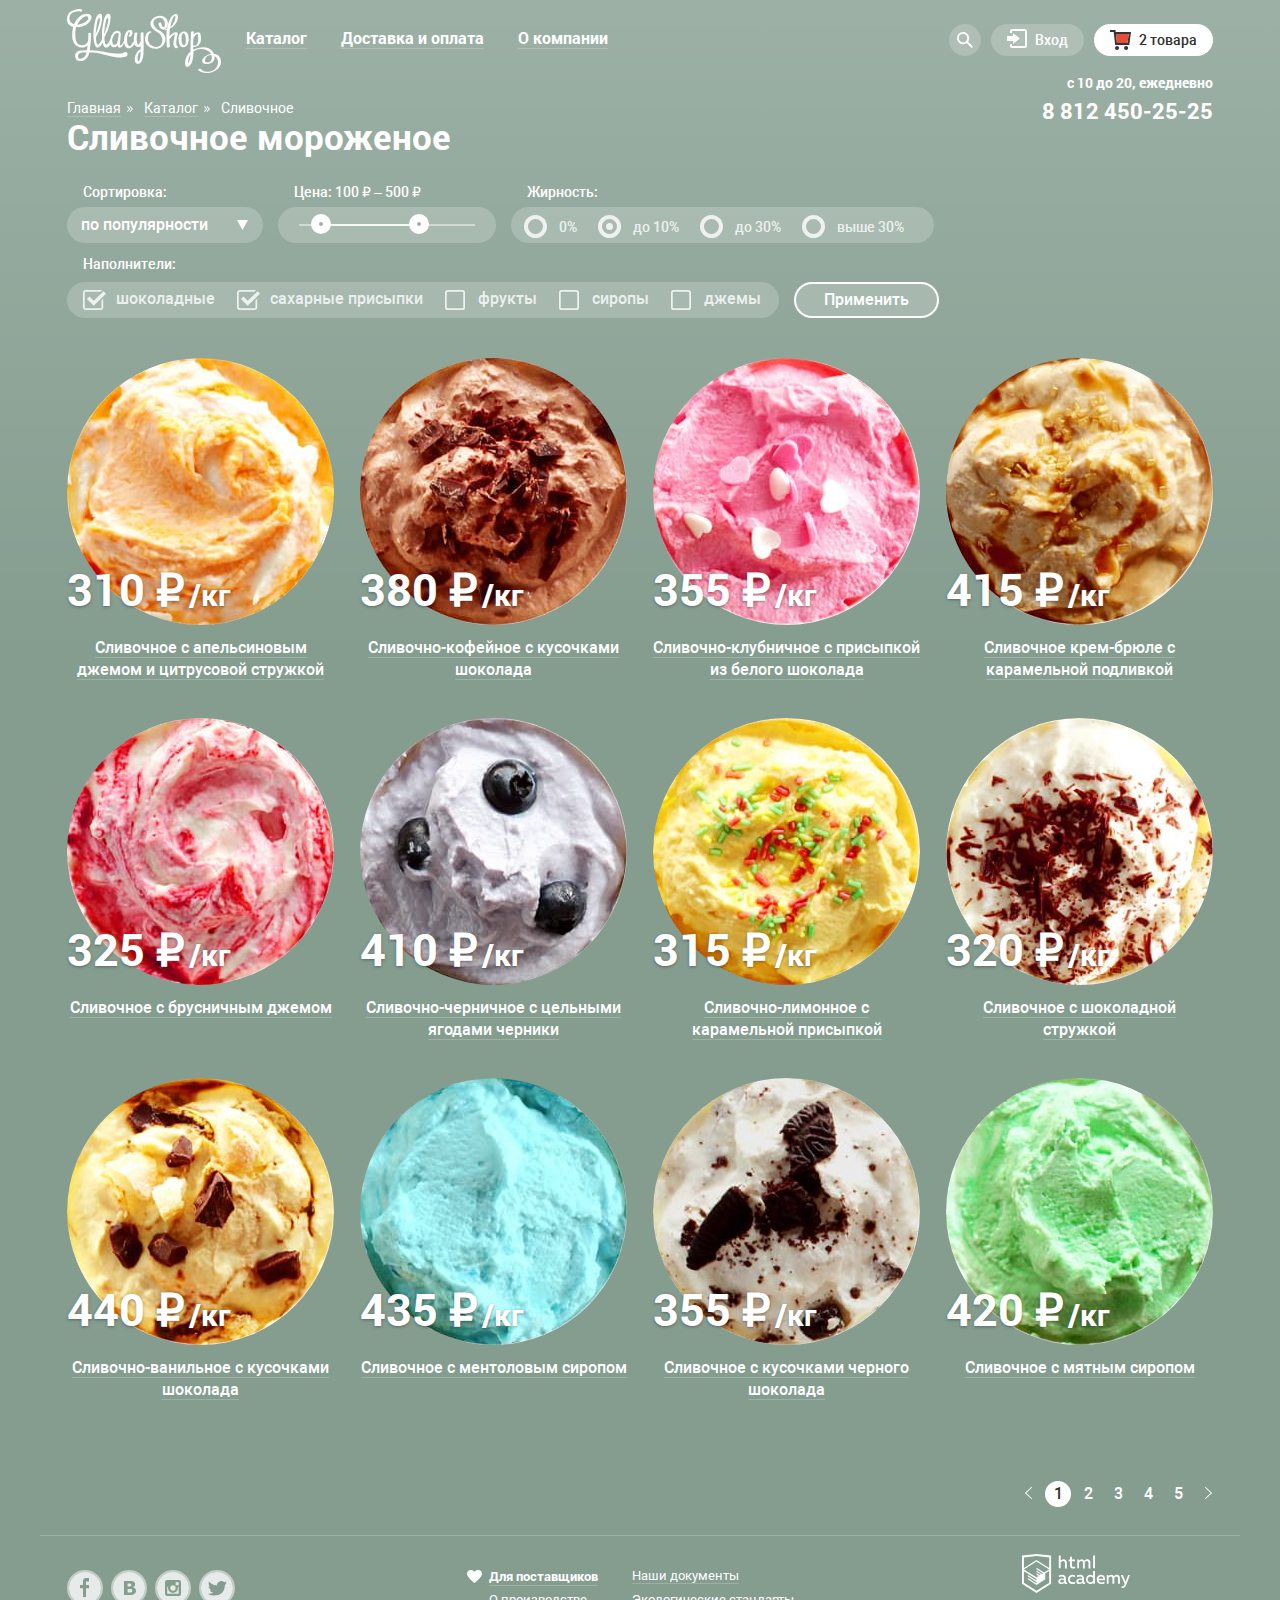
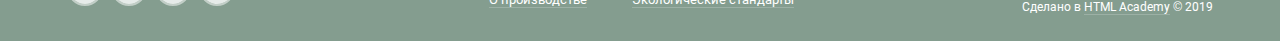
==== commit 1da929fd: "исправлены недочеты" ====
--- a/catalog.html
+++ b/catalog.html
@@ -4,7 +4,7 @@
 <head>
   <meta charset="utf-8">
   <title>HTML Academy: Глейси</title>
-  <link rel="stylesheet" href="css/normalize.css">
+  <link rel="stylesheet" href="css/normalize.min.css">
   <link rel="stylesheet" href="css/style.min.css">
   <link rel="icon" href="favicon.ico">
   <link rel="icon" href="favicon.svg" sizes="any" type="image/svg+xml">
@@ -23,7 +23,7 @@
 
         <ul class="site-navigation">
           <li class="catalog-nav-link">
-            <a href="#" class="site-nav-link chosen-page">
+            <a href="#" class="site-nav-link choosing-page">
               <span class="nav-link-name">Каталог</span>
             </a>
 
@@ -35,7 +35,7 @@
                   <li class="new-item">
                     <a class="catalog-link" href="#">Новинки</a>
                   </li>
-                  <li class="catalog-item chosen-page">
+                  <li class="catalog-item choosing-page">
                     <a class="catalog-link" href="catalog.html">Сливочное</a>
                   </li>
                   <li class="catalog-item">
@@ -236,6 +236,7 @@
                   <option class="option" value="expensive">сначала дорогие</option>
                   <option class="option" value="fat-content">по жирности</option>
                 </select>
+                <label for="sorting" class="visually-hidden">Сортировка</label>
               </div>
             </fieldset>
           </div>
@@ -277,7 +278,7 @@
                 </div>
 
                 <div class="radio-wrapper">
-                  <input type="radio" class="visually-hidden radio" id="filter-less-10per" name="fat" value="10">
+                  <input type="radio" class="visually-hidden radio" id="filter-less-10per" name="fat" value="10" checked>
                   <label class="label-for-radio" for="filter-less-10per">до 10%</label>
                 </div>
                 <div class="radio-wrapper">
@@ -298,7 +299,7 @@
               <div class="filter flavor-types-wrapper">
 
                 <div class="checkbox-wrapper">
-                  <input type="checkbox" class="checkbox" id="filter-chocolate-flavor" name="chocolate-flavor">
+                  <input type="checkbox" class="checkbox" id="filter-chocolate-flavor" name="chocolate-flavor" checked>
 
                   <svg role="img" class="checkbox-icon checkbox-off" width="23" height="20" fill="none"
                     xmlns="http://www.w3.org/2000/svg">
@@ -320,7 +321,7 @@
                 </div>
 
                 <div class="checkbox-wrapper">
-                  <input type="checkbox" class="checkbox" id="filter-sugar-flavor" name="sugar-flavor">
+                  <input type="checkbox" class="checkbox" id="filter-sugar-flavor" name="sugar-flavor" checked>
 
                   <svg role="img" class="checkbox-icon checkbox-off" width="23" height="20" fill="none"
                     xmlns="http://www.w3.org/2000/svg">
@@ -423,7 +424,7 @@
             <a href="#" class="product-image">
 
               <div class="product-thumb-wrapper">
-                <img class="product-thumb" src="img/products/icecream-orange-jam.jpg" width="267" height="267" alt="">
+                <img class="product-thumb" src="img/products/icecream-orange-jam.jpg" width="267" height="267" alt="Сливочное с апельсиновым джемом и цитрусовой стружкой">
               </div>
 
               <div class="product-info">
@@ -441,7 +442,7 @@
             <a href="#" class="product-image">
               <div class="product-thumb-wrapper">
                 <img class="product-thumb" src="img/products/icecream-chocolate-slices.jpg" width="267" height="267"
-                  alt="">
+                  alt="Сливочно-кофейное с кусочками шоколада">
               </div>
 
               <div class="product-info">
@@ -458,7 +459,7 @@
             <div class="product-overlay"></div>
             <a href="#" class="product-image">
               <div class="product-thumb-wrapper">
-                <img class="product-thumb" src="img/products/icecream-strawberry.jpg" width="267" height="267" alt="">
+                <img class="product-thumb" src="img/products/icecream-strawberry.jpg" width="267" height="267" alt="Сливочно-клубничное с присыпкой из белого шоколада">
               </div>
 
               <div class="product-info">
@@ -475,7 +476,7 @@
             <div class="product-overlay"></div>
             <a href="#" class="product-image">
               <div class="product-thumb-wrapper">
-                <img class="product-thumb" src="img/products/icecream-caramels.jpg" width="267" height="267" alt="">
+                <img class="product-thumb" src="img/products/icecream-caramels.jpg" width="267" height="267" alt="Сливочное крем-брюле с карамельной подливкой">
               </div>
               <div class="product-info">
                 <div class="product-info"></div>
@@ -483,7 +484,7 @@
                 <span class="product-weight">/кг</span>
               </div>
 
-              <span class="product-description light-link">Сливочное крем-брюле с карамельной подливкой </span>
+              <span class="product-description light-link">Сливочное крем-брюле с карамельной подливкой</span>
             </a>
             <button class="fast-view-btn btn" type="button">Быстрый просмотр</button>
           </li>
@@ -493,7 +494,7 @@
             <a href="#" class="product-image">
               <div class="product-thumb-wrapper">
                 <img class="product-thumb" src="img/products/icecream-cranberry-jam.jpg" width="267" height="267"
-                  alt="">
+                  alt="Сливочное с брусничным джемом">
               </div>
               <div class="product-info">
                 <span class="product-price">325 ₽</span>
@@ -509,7 +510,7 @@
             <div class="product-overlay"></div>
             <a href="#" class="product-image">
               <div class="product-thumb-wrapper">
-                <img class="product-thumb" src="img/products/icecream-bilberry.jpg" width="267" height="267" alt="">
+                <img class="product-thumb" src="img/products/icecream-bilberry.jpg" width="267" height="267" alt="Сливочно-черничное с цельными ягодами черники">
               </div>
               <div class="product-info">
                 <span class="product-price">410 ₽</span>
@@ -525,7 +526,7 @@
             <div class="product-overlay"></div>
             <a href="#" class="product-image">
               <div class="product-thumb-wrapper">
-                <img class="product-thumb" src="img/products/icecream-lemon.jpg" width="267" height="267" alt="">
+                <img class="product-thumb" src="img/products/icecream-lemon.jpg" width="267" height="267" alt="Сливочно-лимонное с карамельной присыпкой">
               </div>
               <div class="product-info">
                 <span class="product-price">315 ₽</span>
@@ -542,7 +543,7 @@
             <a href="#" class="product-image">
               <div class="product-thumb-wrapper">
                 <img class="product-thumb" src="img/products/icecream-chocolate-chips.jpg" width="267" height="267"
-                  alt="">
+                  alt="Сливочное с шоколадной стружкой">
               </div>
               <div class="product-info">
                 <span class="product-price">320 ₽</span>
@@ -558,7 +559,7 @@
             <div class="product-overlay"></div>
             <a href="#" class="product-image">
               <div class="product-thumb-wrapper">
-                <img class="product-thumb" src="img/products/icecream-vanilla.jpg" width="267" height="267" alt="">
+                <img class="product-thumb" src="img/products/icecream-vanilla.jpg" width="267" height="267" alt="Сливочно-ванильное с кусочками шоколада">
               </div>
               <div class="product-info">
                 <span class="product-price">440 ₽</span>
@@ -574,7 +575,7 @@
             <div class="product-overlay"></div>
             <a href="#" class="product-image">
               <div class="product-thumb-wrapper">
-                <img class="product-thumb" src="img/products/icecream-menthol.jpg" width="267" height="267" alt="">
+                <img class="product-thumb" src="img/products/icecream-menthol.jpg" width="267" height="267" alt="Сливочноe с ментоловым сиропом">
               </div>
               <div class="product-info">
                 <span class="product-price">435 ₽</span>
@@ -591,7 +592,7 @@
             <a href="#" class="product-image">
               <div class="product-thumb-wrapper">
                 <img class="product-thumb" src="img/products/icecream-chocolate-pieces.jpg" width="267" height="267"
-                  alt="">
+                  alt="Сливочное с кусочками черного шоколада">
               </div>
               <div class="product-info">
                 <span class="product-price">355 ₽</span>
@@ -607,7 +608,7 @@
             <div class="product-overlay"></div>
             <a href="#" class="product-image">
               <div class="product-thumb-wrapper">
-                <img class="product-thumb" src="img/products/icecream-mint-syrop.jpg" width="267" height="267" alt="">
+                <img class="product-thumb" src="img/products/icecream-mint-syrop.jpg" width="267" height="267" alt="Сливочное с мятным сиропом">
               </div>
               <div class="product-info">
                 <span class="product-price">420 ₽</span>
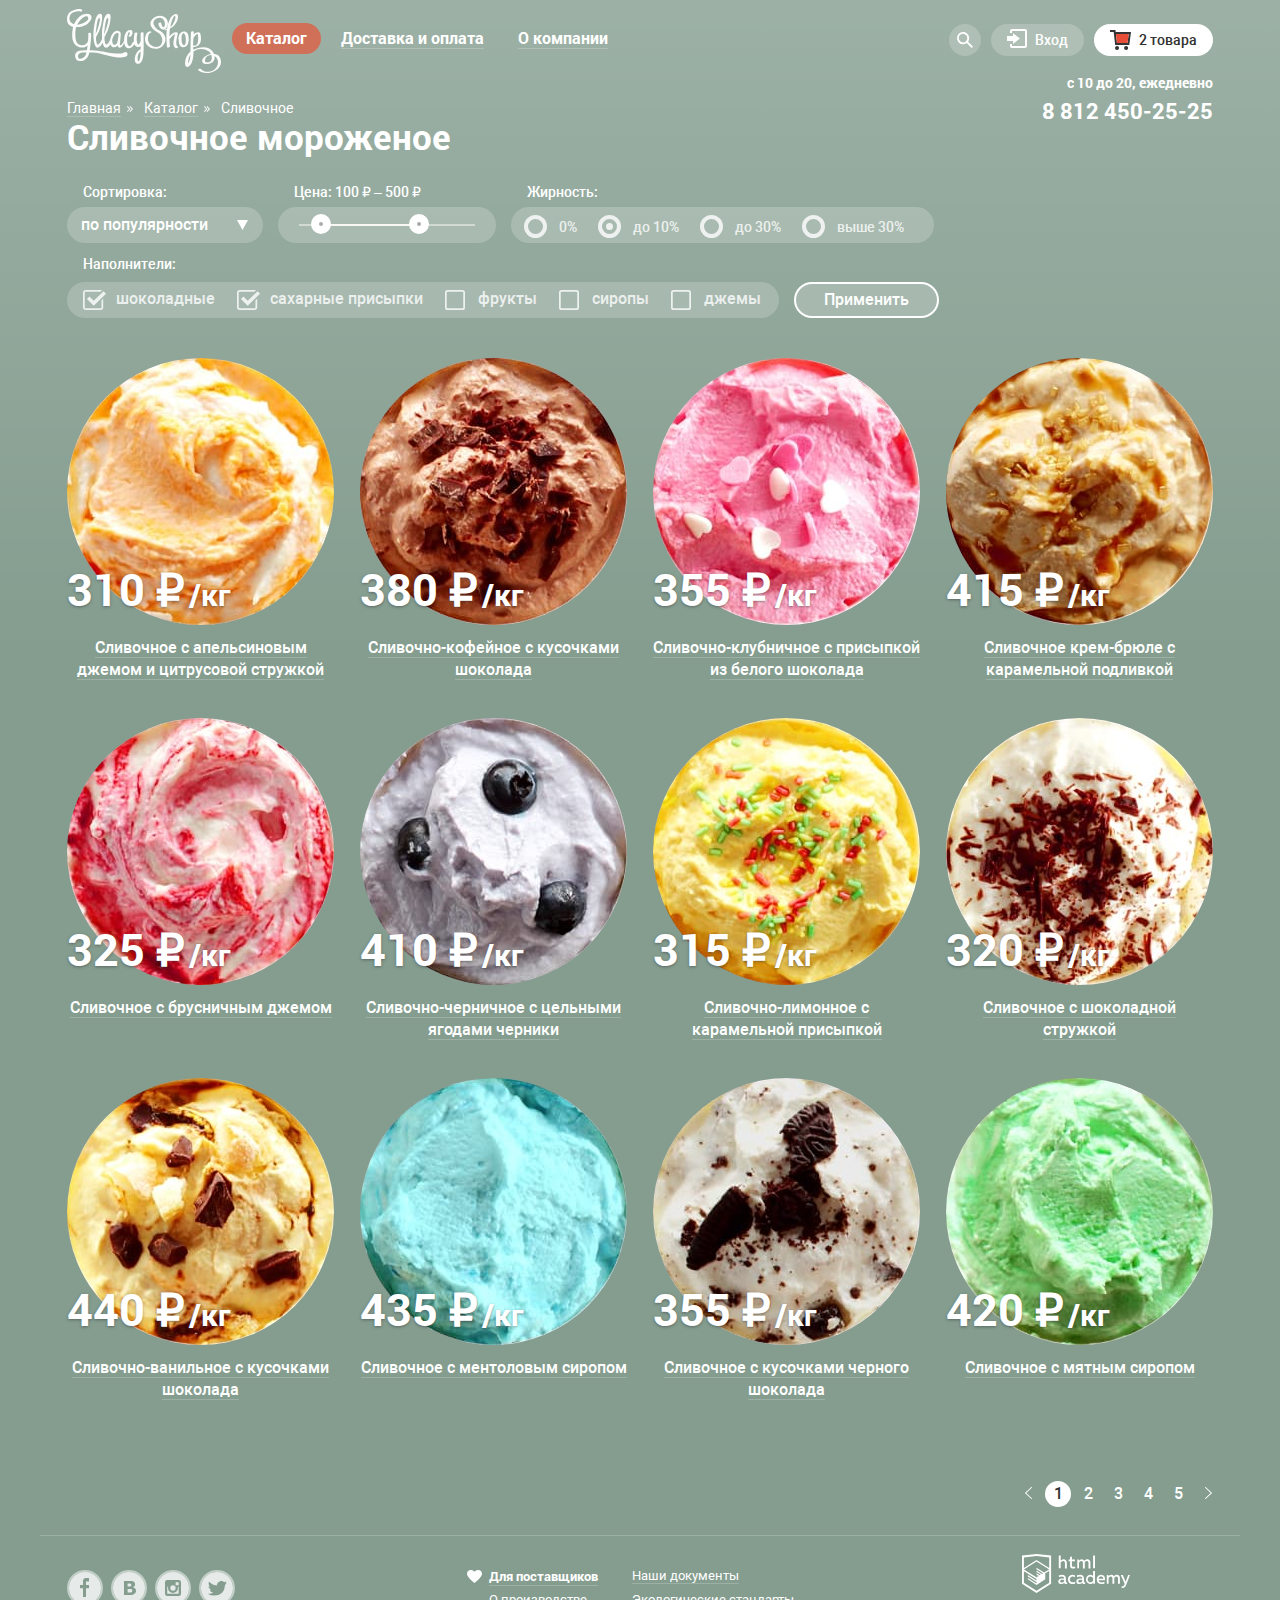
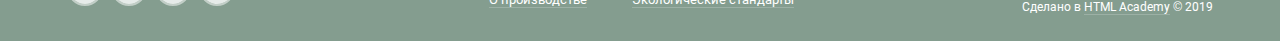
==== commit 9e3522f8: "rename class" ====
--- a/catalog.html
+++ b/catalog.html
@@ -23,7 +23,7 @@
 
         <ul class="site-navigation">
           <li class="catalog-nav-link">
-            <a href="#" class="site-nav-link choosing-page">
+            <a href="#" class="site-nav-link chosen-page">
               <span class="nav-link-name">Каталог</span>
             </a>
 
@@ -35,7 +35,7 @@
                   <li class="new-item">
                     <a class="catalog-link" href="#">Новинки</a>
                   </li>
-                  <li class="catalog-item choosing-page">
+                  <li class="catalog-item chosen-page">
                     <a class="catalog-link" href="catalog.html">Сливочное</a>
                   </li>
                   <li class="catalog-item">
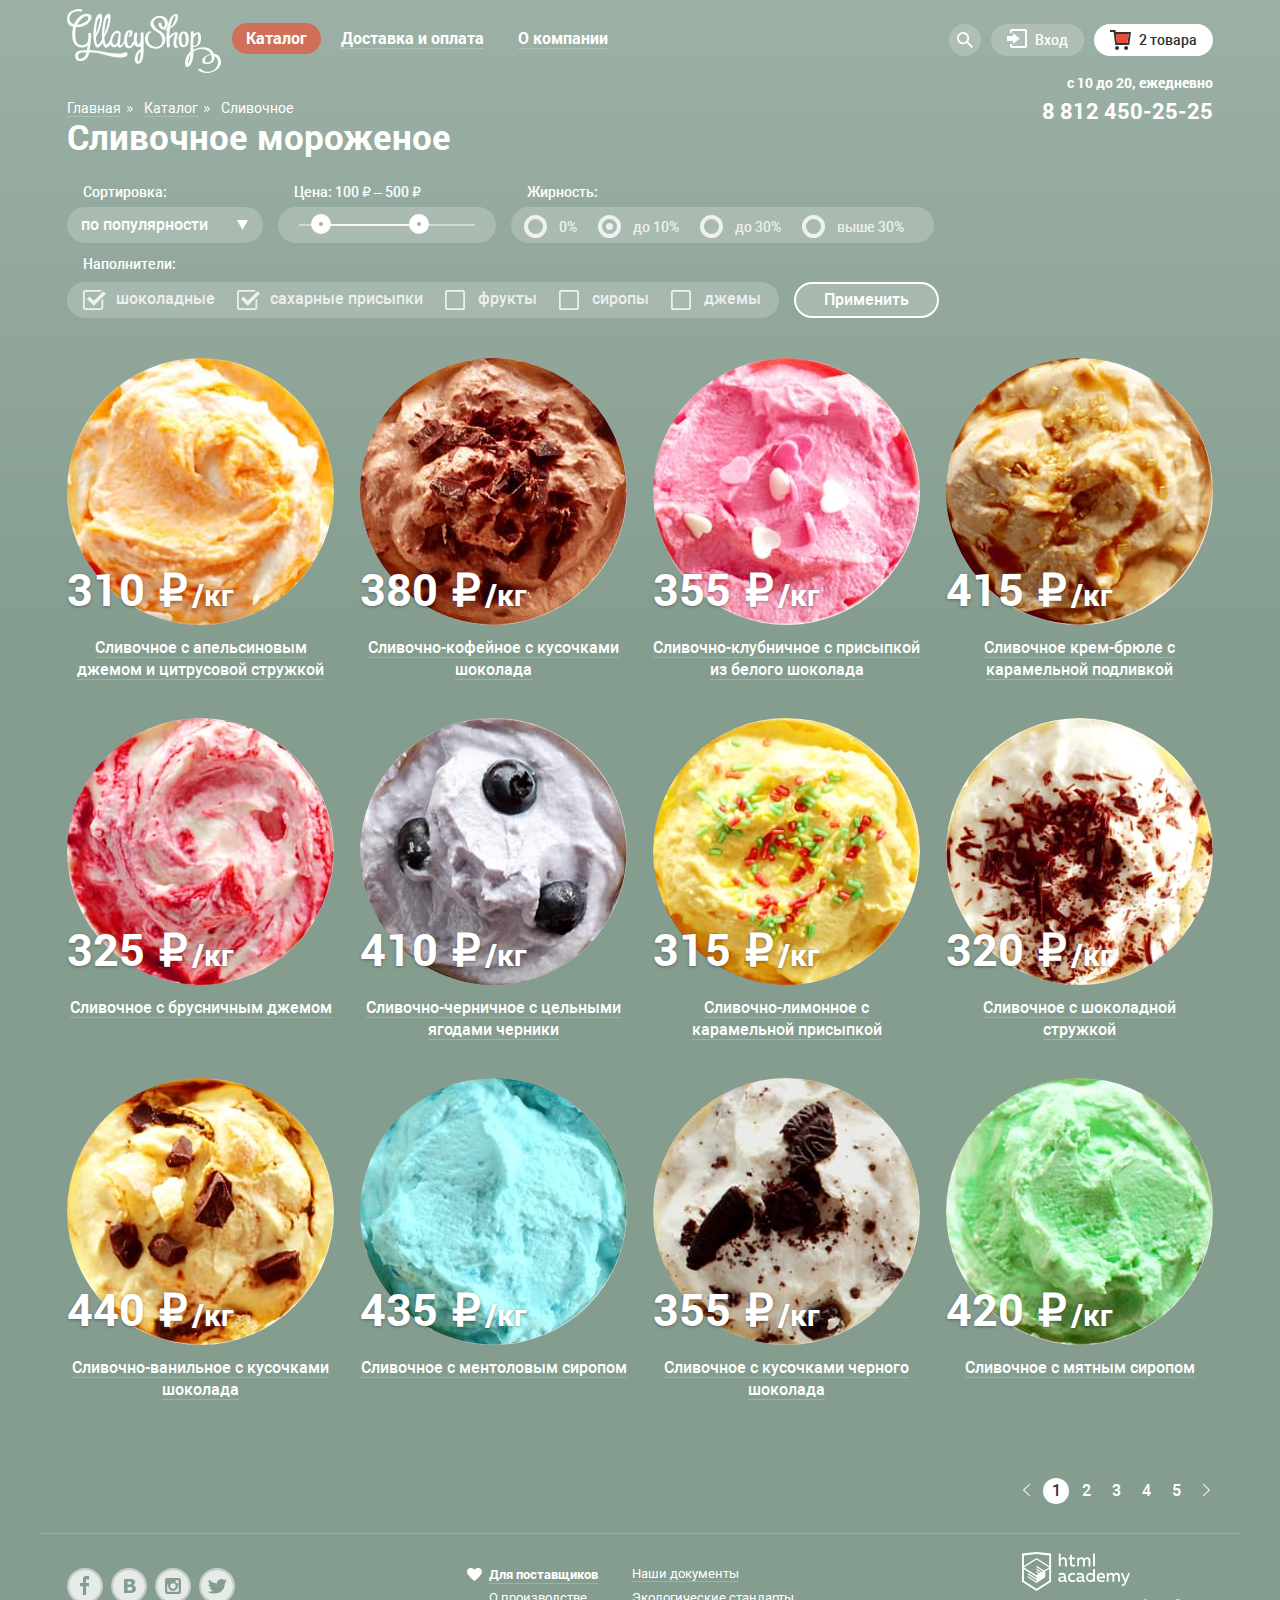
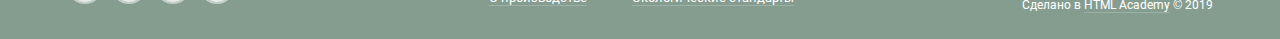
==== commit 84046856: "fix rub" ====
--- a/catalog.html
+++ b/catalog.html
@@ -429,7 +429,8 @@
 
               <div class="product-info">
                 <div class="product-info"></div>
-                <span class="product-price">310 ₽</span>
+                <span class="product-price">310</span>
+                <span class="product-rub">₽</span>
                 <span class="product-weight">/кг</span>
               </div>
               <span class="product-description light-link">Сливочное с апельсиновым джемом и цитрусовой стружкой</span>
@@ -447,7 +448,8 @@
 
               <div class="product-info">
                 <div class="product-info"></div>
-                <span class="product-price">380 ₽</span>
+                <span class="product-price">380</span>
+                <span class="product-rub">₽</span>
                 <span class="product-weight">/кг</span>
               </div>
               <span class="product-description light-link">Сливочно-кофейное с кусочками шоколада</span>
@@ -463,7 +465,8 @@
               </div>
 
               <div class="product-info">
-                <span class="product-price">355 ₽</span>
+                <span class="product-price">355</span>
+                <span class="product-rub">₽</span>
                 <span class="product-weight">/кг</span>
               </div>
 
@@ -480,7 +483,8 @@
               </div>
               <div class="product-info">
                 <div class="product-info"></div>
-                <span class="product-price">415 ₽</span>
+                <span class="product-price">415</span>
+                <span class="product-rub">₽</span>
                 <span class="product-weight">/кг</span>
               </div>
 
@@ -497,7 +501,8 @@
                   alt="Сливочное с брусничным джемом">
               </div>
               <div class="product-info">
-                <span class="product-price">325 ₽</span>
+                <span class="product-price">325</span>
+                <span class="product-rub">₽</span>
                 <span class="product-weight">/кг</span>
               </div>
 
@@ -513,7 +518,8 @@
                 <img class="product-thumb" src="img/products/icecream-bilberry.jpg" width="267" height="267" alt="Сливочно-черничное с цельными ягодами черники">
               </div>
               <div class="product-info">
-                <span class="product-price">410 ₽</span>
+                <span class="product-price">410</span>
+                <span class="product-rub">₽</span>
                 <span class="product-weight">/кг</span>
               </div>
 
@@ -529,7 +535,8 @@
                 <img class="product-thumb" src="img/products/icecream-lemon.jpg" width="267" height="267" alt="Сливочно-лимонное с карамельной присыпкой">
               </div>
               <div class="product-info">
-                <span class="product-price">315 ₽</span>
+                <span class="product-price">315</span>
+                <span class="product-rub">₽</span>
                 <span class="product-weight">/кг</span>
               </div>
 
@@ -546,7 +553,8 @@
                   alt="Сливочное с шоколадной стружкой">
               </div>
               <div class="product-info">
-                <span class="product-price">320 ₽</span>
+                <span class="product-price">320</span>
+                <span class="product-rub">₽</span>
                 <span class="product-weight">/кг</span>
               </div>
 
@@ -562,7 +570,8 @@
                 <img class="product-thumb" src="img/products/icecream-vanilla.jpg" width="267" height="267" alt="Сливочно-ванильное с кусочками шоколада">
               </div>
               <div class="product-info">
-                <span class="product-price">440 ₽</span>
+                <span class="product-price">440</span>
+                <span class="product-rub">₽</span>
                 <span class="product-weight">/кг</span>
               </div>
 
@@ -578,7 +587,8 @@
                 <img class="product-thumb" src="img/products/icecream-menthol.jpg" width="267" height="267" alt="Сливочноe с ментоловым сиропом">
               </div>
               <div class="product-info">
-                <span class="product-price">435 ₽</span>
+                <span class="product-price">435</span>
+                <span class="product-rub">₽</span>
                 <span class="product-weight">/кг</span>
               </div>
 
@@ -595,7 +605,8 @@
                   alt="Сливочное с кусочками черного шоколада">
               </div>
               <div class="product-info">
-                <span class="product-price">355 ₽</span>
+                <span class="product-price">355</span>
+                <span class="product-rub">₽</span>
                 <span class="product-weight">/кг</span>
               </div>
 
@@ -611,7 +622,8 @@
                 <img class="product-thumb" src="img/products/icecream-mint-syrop.jpg" width="267" height="267" alt="Сливочное с мятным сиропом">
               </div>
               <div class="product-info">
-                <span class="product-price">420 ₽</span>
+                <span class="product-price">420</span>
+                <span class="product-rub">₽</span>
                 <span class="product-weight">/кг</span>
               </div>
               <span class="product-description light-link">Сливочное с мятным сиропом</span>
--- a/css/style.min.css
+++ b/css/style.min.css
@@ -1 +1 @@
-@-webkit-keyframes showModal{0%{-webkit-transform:translateY(-2000px);transform:translateY(-2000px);opacity:0}to{opacity:1}}@keyframes showModal{0%{-webkit-transform:translateY(-2000px);transform:translateY(-2000px);opacity:0}to{opacity:1}}@-webkit-keyframes shakeModal{0%,to{-webkit-transform:translateX(0);transform:translateX(0)}10%,30%,50%,70%,90%{-webkit-transform:translateX(-10px);transform:translateX(-10px)}20%,40%,60%,80%{-webkit-transform:translateX(10px);transform:translateX(10px)}}@keyframes shakeModal{0%,to{-webkit-transform:translateX(0);transform:translateX(0)}10%,30%,50%,70%,90%{-webkit-transform:translateX(-10px);transform:translateX(-10px)}20%,40%,60%,80%{-webkit-transform:translateX(10px);transform:translateX(10px)}}@font-face{font-family:"Roboto";font-style:normal;font-weight:400;src:local("Roboto"),url(./../fonts/roboto.woff2) format("woff2"),url(./../fonts/roboto.woff) format("woff")}@font-face{font-family:"Roboto";font-style:normal;font-weight:700;src:local("Roboto Bold"),url(./../fonts/robotobold.woff2) format("woff2"),url(./../fonts/robotobold.woff) format("woff")}@font-face{font-family:"Roboto";font-style:normal;font-weight:500;src:local("Roboto Medium"),url(./../fonts/robotomedium.woff2) format("woff2"),url(./../fonts/robotomedium.woff) format("woff")}:root{--default-light-text:#ffff;--default-dark-text:#323232;--default-input-border:rgba(178, 178, 178, 0.52);--dark-text:#5a5a5a;--default-box-shadow:rgba(0, 0, 0, 0.4);--modal-light-bg:#f8f7f4;--address-light-bg:#fefefe;--placeholder-color:#999999;--full-basket-color:#e84d37;--catalog-bg:rgba(50, 50, 50, 0.2);--translucent-light:rgba(255, 255, 255, 0.2);--slider-bg-first:#9d8b84;--slider-bg-second:#8996a6;--slider-bg-third:#849d8f;--underline-modal-link:rgba(148, 141, 141, 0.3);--modal-border:#d3d3d2;--open-page-link:#d07058;--catalog-item-hover:#fbded7;--catalog-item-active:#f6b5a5;--btn-gradient-left:#f26843;--btn-gradient-right:#e74a35;--btn-gradient-left-hover:#f27c43;--btn-gradient-dark-active:rgba(0, 0, 0, 0.07);--btn-text-shadow:rgba(160, 32, 11, 0.76);--btn-box-shadow:rgba(172, 16, 0, 0.64);--btn-box-shadow-hover:#ac1000;--btn-box-shadow-active:#942718;--link-text-light:#ffbc9e;--link-text-dark:#e84d37;--site-nav-link-active:#696969;--site-nav-link-active-bg:#ededed;--product-text-shadow:rgba(49, 50, 53, 0.5);--input-border-active:rgba(46, 136, 228, 0.52);--product-price:#ababab;--filter-bar-light:rgba(248, 247, 244, 0.5);--filter-checkbox:rgba(255, 255, 255, 0.8);--controls-bg:rgba(255, 255, 255, 0.4);--divider-color:#cacac7;--cross-color:#231f20;--overlay:rgba(0, 0, 0, 0.3)}.visually-hidden{position:absolute;width:1px;height:1px;margin:-1px;border:0;padding:0;white-space:nowrap;-webkit-clip-path:inset(100%);clip-path:inset(100%);clip:rect(0,0,0,0);overflow:hidden}.page{height:100%}.inner-page .wrapper{background-image:-o-linear-gradient(top,rgba(255,255,255,.2) 0,rgba(255,255,255,0) 100%);background-image:-webkit-gradient(linear,left top,left bottom,from(rgba(255,255,255,.2)),to(rgba(255,255,255,0)));background-image:linear-gradient(180deg,rgba(255,255,255,.2) 0,rgba(255,255,255,0) 100%);background-size:100% 656px;background-repeat:no-repeat}.inner-page{background-color:var(--slider-bg-third)}.page-body{margin:0 auto;font-family:"Roboto","Arial",sans-serif;font-weight:500;font-size:16px;line-height:18px;color:var(--default-light-text);min-height:100%;display:-ms-grid;display:grid;-ms-grid-rows:-webkit-min-content 1fr -webkit-min-content;-ms-grid-rows:min-content 1fr min-content;grid-template-rows:-webkit-min-content 1fr -webkit-min-content;grid-template-rows:min-content 1fr min-content}.container{margin:0 auto;width:1200px;padding:0 27px;position:relative}.btn{color:var(--default-light-text);background-image:-o-linear-gradient(top,var(--btn-gradient-left) 0%,var(--btn-gradient-right) 100%);background-image:-webkit-gradient(linear,left top,left bottom,from(var(--btn-gradient-left)),to(var(--btn-gradient-right)));background-image:linear-gradient(180deg,var(--btn-gradient-left) 0%,var(--btn-gradient-right) 100%);-webkit-box-shadow:0 2px 2px var(--btn-box-shadow);box-shadow:0 2px 2px var(--btn-box-shadow);text-shadow:0 2px 5px var(--btn-text-shadow);border-radius:70px;padding:8px 16px;font-size:18px;line-height:24px;font-weight:700}.btn:hover{background-image:-o-linear-gradient(bottom,var(--translucent-light),var(--translucent-light)),-o-linear-gradient(top,var(--btn-gradient-left-hover) 0%,var(--btn-gradient-right) 100%);background-image:-webkit-gradient(linear,left bottom,left top,from(var(--translucent-light)),to(var(--translucent-light))),-webkit-gradient(linear,left top,left bottom,from(var(--btn-gradient-left-hover)),to(var(--btn-gradient-right)));background-image:linear-gradient(0deg,var(--translucent-light),var(--translucent-light)),linear-gradient(180deg,var(--btn-gradient-left-hover) 0%,var(--btn-gradient-right) 100%);-webkit-box-shadow:0 2px 2px var(--btn-box-shadow-hover);box-shadow:0 2px 2px var(--btn-box-shadow-hover)}.btn:active{background-image:-o-linear-gradient(bottom,var(--btn-gradient-dark-active),var(--btn-gradient-dark-active)),-o-linear-gradient(top,var(--btn-gradient-left) 0%,var(--btn-gradient-right) 100%);background-image:-webkit-gradient(linear,left bottom,left top,from(var(--btn-gradient-dark-active)),to(var(--btn-gradient-dark-active))),-webkit-gradient(linear,left top,left bottom,from(var(--btn-gradient-left)),to(var(--btn-gradient-right)));background-image:linear-gradient(0deg,var(--btn-gradient-dark-active),var(--btn-gradient-dark-active)),linear-gradient(180deg,var(--btn-gradient-left) 0%,var(--btn-gradient-right) 100%);-webkit-box-shadow:inset 0 2px 2px var(--btn-box-shadow-active);box-shadow:inset 0 2px 2px var(--btn-box-shadow-active)}.btn,.cart-button,.login-button,.search-button{outline-style:none;border:0;cursor:pointer}.control{outline-style:none;border:0}.promo-slider{padding-top:323px;text-align:center;position:relative;margin-bottom:25px}.slider-controls{display:-webkit-box;display:-ms-flexbox;display:flex;-webkit-box-pack:justify;-ms-flex-pack:justify;justify-content:space-between;position:absolute;z-index:20;bottom:13px}.slider-item{display:none}.slider-item.slide-current{display:block}.slide-title{font-weight:700;font-size:60px;line-height:60px;margin:0 0 37px}.slide-btn{padding:9px 23px;font-weight:700;margin-left:-15px;font-size:32px;line-height:44px;letter-spacing:.05em}.control{padding:0;width:21px;height:21px;border-radius:50%;border:2px solid var(--default-light-text);background-color:transparent;cursor:pointer;margin-right:8px;-webkit-transition:background-color .3s;-o-transition:background-color .3s;transition:background-color .3s}.control:hover{background-color:var(--controls-bg)}.control-current,.control-current:hover,.control:active,.site-nav-link:hover{background-color:var(--default-light-text)}.bg{background-repeat:no-repeat;background-position:top center;-webkit-transition:background .3s;-o-transition:background .3s;transition:background .3s}.bg-1{background-color:var(--slider-bg-first);background-image:url(./../img/hits/slider-item-1.png)}.bg-2{background-color:var(--slider-bg-second);background-image:url(./../img/hits/slider-item-2.png)}.bg-3{background-color:var(--slider-bg-third);background-image:url(./../img/hits/slider-item-3.png)}*{-webkit-box-sizing:border-box;box-sizing:border-box}._hidden{display:none}img{max-width:100%}.breadcrumbs,.catalog-items,.catalog-list,.hit-list,.info-list,.pagination,.site-navigation,.slider-list,.social-list{list-style:none;padding:0;margin:0}.main-header{display:-webkit-box;display:-ms-flexbox;display:flex;-webkit-box-orient:vertical;-webkit-box-direction:normal;-ms-flex-direction:column;flex-direction:column;margin-top:9px;position:relative}.main-header-logo{display:block;width:154px;height:64px;margin-right:11px}.main-navigation{display:-ms-grid;display:grid;-ms-grid-columns:-webkit-min-content 1fr 1fr;-ms-grid-columns:min-content 1fr 1fr;grid-template-columns:-webkit-min-content 1fr 1fr;grid-template-columns:min-content 1fr 1fr}.site-navigation{display:-webkit-box;display:-ms-flexbox;display:flex;-ms-flex-wrap:wrap;flex-wrap:wrap;margin-top:14px}.site-nav-link{display:block;padding:6px 14px;border-radius:26px;margin-right:6px;-webkit-transition:all .3s;-o-transition:all .3s;transition:all .3s}.nav-link-name{font-weight:700;border-bottom:1px solid var(--translucent-light)}.site-nav-link:hover{color:var(--default-dark-text);text-decoration:none;border:0}.site-nav-link:active{background:var(--site-nav-link-active-bg);-webkit-box-shadow:inset 0 2px 1px var(--site-nav-link-active);box-shadow:inset 0 2px 1px var(--site-nav-link-active);border-radius:26px;color:var(--default-dark-text)}.choosen-page .nav-link-name{border:0}.user-nav-button,.user-navigation{display:-webkit-box;display:-ms-flexbox;display:flex}.user-navigation{justify-self:end;-ms-flex-wrap:wrap;flex-wrap:wrap;margin-top:15px}.user-nav-button{background:var(--translucent-light);border-radius:20px;height:32px;-webkit-box-align:center;-ms-flex-align:center;align-items:center;-webkit-box-pack:center;-ms-flex-pack:center;justify-content:center;margin-left:10px;padding:8px 16px;color:var(--default-light-text);-webkit-transition:all .3s;-o-transition:all .3s;transition:all .3s}.nav-icon{-webkit-transition:fill .2s;-o-transition:fill .2s;transition:fill .2s}.user-nav-button .user-nav-name{font-weight:500;font-size:14px;line-height:16px}.poducts-quantity.user-nav-name,.user-nav-button:hover{color:var(--default-dark-text)}.user-nav-button:hover{background-color:var(--default-light-text)}.user-nav-button:hover,.user-nav-button:hover .nav-icon{fill:var(--default-dark-text)}.search-button{width:32px;padding:0;border-radius:50%}.nav-icon{fill:var(--default-light-text)}.basket-icon,.full-basket-icon,.login-icon{margin-right:8px}.login-icon{margin-top:-4px}.calls-info{display:-webkit-box;display:-ms-flexbox;display:flex;-ms-flex-wrap:wrap;flex-wrap:wrap;-webkit-box-align:end;-ms-flex-align:end;align-items:flex-end;-webkit-box-orient:vertical;-webkit-box-direction:normal;-ms-flex-direction:column;flex-direction:column;font-weight:700;z-index:10;position:absolute;bottom:-50px;right:27px}.calls-time{font-size:14px;line-height:16px;margin-bottom:8px}.calls-number{font-size:22px;line-height:24px;text-decoration:none}.stock{margin-bottom:40px;display:-ms-grid;display:grid;-ms-grid-columns:1fr 26px 1fr;grid-template-columns:1fr 1fr;-webkit-column-gap:26px;-moz-column-gap:26px;column-gap:26px;row-gap:8px;margin-top:50px}.stock .banner{font-size:18px;line-height:22px}.banner{border-radius:16px;background-repeat:no-repeat;background-size:cover;min-height:220px}.stock-item{min-height:229px;display:-webkit-box;display:-ms-flexbox;display:flex;-webkit-box-orient:vertical;-webkit-box-direction:normal;-ms-flex-direction:column;flex-direction:column;font-weight:700;padding:14px 22px 21px 16px}.stock-item .btn{font-size:18px;line-height:24px;margin-top:auto;margin-left:auto;height:48px;padding:0 22px}.banner-title{font-size:35px;line-height:41px}.banner-text{font-size:18px;line-height:22px;margin:20px 0 16px}.stock-item-right .banner-text{margin-top:18px}.stock-item-left,.stock-item-right{-ms-grid-column:1;-ms-grid-column-span:1;grid-column:1/2;background-image:url(./../img/src/backgrounds/raspberries-background.jpg);background-color:var(--site-nav-link-active)}.stock-item-right{-ms-grid-column:2;grid-column:2/3;background-image:url(./../img/src/backgrounds/chocolat-background.jpg)}.hits{margin-bottom:37px}.fast-view-btn{margin-top:11px}.product-preview{-ms-grid-column-align:center;justify-self:center;text-align:center;position:relative}.product-overlay{background-color:var(--translucent-light);position:absolute;top:-6px;left:-13px;right:-13px;bottom:-74px;opacity:0}.fast-view-btn{display:none;position:absolute;bottom:-55px;left:50%;-webkit-transform:translateX(-50%);-ms-transform:translateX(-50%);transform:translateX(-50%);padding:12px 16px}.product-preview:hover{z-index:20}.product-preview:hover .product-overlay{opacity:1}.product-preview:hover .fast-view-btn{display:block}.catalog-items,.hit-list{display:-ms-grid;display:grid;-ms-grid-columns:1fr 26px 1fr 26px 1fr 26px 1fr;grid-template-columns:1fr 1fr 1fr 1fr;-webkit-column-gap:26px;-moz-column-gap:26px;column-gap:26px;row-gap:37px}.product-thumb{border-radius:50%}.product-thumb-wrapper{background-color:var(--site-nav-link-active);width:267px;height:267px;border-radius:50%;margin-bottom:12px}.product-description{font-weight:500;line-height:22px;margin:0;border-bottom:1px solid var(--translucent-light)}.product-info{position:absolute;top:208px;left:0;font-weight:700;text-shadow:0 1px 3px var(--product-text-shadow)}.product-price{font-size:45px;line-height:45px}.product-weight{font-size:30px;line-height:35px}.product-image{position:relative;display:block}.hit-icon{position:absolute;top:0;left:0}.advantages-wrapper{margin-bottom:40px}.advantages{-webkit-column-gap:11px;-moz-column-gap:11px;column-gap:11px;row-gap:10px;width:1146px;min-height:306px;display:-ms-grid;display:grid;-ms-grid-columns:1fr 11px 1fr;grid-template-columns:1fr 1fr;-ms-grid-rows:-webkit-min-content 10px -webkit-min-content 10px -webkit-min-content;-ms-grid-rows:min-content 10px min-content 10px min-content;grid-template-rows:-webkit-min-content -webkit-min-content -webkit-min-content;grid-template-rows:min-content min-content min-content;padding:24px 20px 0;border-radius:16px;color:var(--default-dark-text);background-repeat:no-repeat;background-size:cover;background-image:url(./../img/src/backgrounds/profit-background.jpg);background-color:var(--site-nav-link-active)}.advantages>:nth-child(1){-ms-grid-row:1;-ms-grid-column:1}.advantages>:nth-child(2){-ms-grid-row:1;-ms-grid-column:3}.advantages>:nth-child(3){-ms-grid-row:3;-ms-grid-column:1}.advantages>:nth-child(4){-ms-grid-row:3;-ms-grid-column:3}.advantages>:nth-child(5){-ms-grid-row:5;-ms-grid-column:1}.advantages>:nth-child(6){-ms-grid-row:5;-ms-grid-column:3}.advantages-text{margin:0;padding-top:8px;font-weight:400;font-size:16px;line-height:22px}.advantages-title{font-weight:500;font-size:24px;line-height:30px;margin:0;-ms-grid-column:1;-ms-grid-column-span:2;grid-column:1/3}.advantages-item{display:-webkit-box;display:-ms-flexbox;display:flex}.advantages-icon{margin-right:6px}.banners-wrapper{display:-ms-grid;display:grid;-ms-grid-columns:1fr 26px 1fr;grid-template-columns:1fr 1fr;-webkit-column-gap:26px;-moz-column-gap:26px;column-gap:26px;row-gap:16px;margin-bottom:40px}.advertising{background-image:url(./../img/src/backgrounds/blog-news-background.jpg);background-color:var(--site-nav-link-active);color:var(--default-dark-text);-ms-grid-column:1;-ms-grid-column-span:1;grid-column:1/2;padding-top:20px;padding-left:20px}.advertising-link{border-bottom:2px solid var(--default-dark-text);font-size:24px;line-height:30px;font-weight:700;padding-top:8px}.advertising-title{font-weight:500;font-size:16px;line-height:22px}.mailing{-ms-grid-column:2;-ms-grid-column-span:1;grid-column:2/3;padding:6px;background-image:url(./../img/src/backgrounds/mailing-background.png);background-color:var(--modal-light-bg)}.mailing-text{color:var(--dark-text);font-size:16px;line-height:22px;font-weight:400;padding:0;-webkit-box-flex:1;-ms-flex-positive:1;flex-grow:1;margin:0 0 8px}.mailing-form{height:100%;display:-webkit-box;display:-ms-flexbox;display:flex;-webkit-box-orient:vertical;-webkit-box-direction:normal;-ms-flex-direction:column;flex-direction:column;padding:25px 14px 35px 20px;background-color:var(--modal-light-bg);border-radius:16px}.mailing-form .btn{margin:0;padding:10px 21px 10px 18px}.map{height:430px;margin:0 auto;position:relative;background-image:url(./../img/map-bg.png);background-repeat:no-repeat;background-position:center}.address{position:absolute;top:62px;right:27px;background-color:var(--address-light-bg);font-weight:400;font-size:14px;line-height:20px;color:var(--default-dark-text);width:303px;height:306px;padding:32px 25px 31px;border-radius:16px;display:-webkit-box;display:-ms-flexbox;display:flex;-webkit-box-orient:vertical;-webkit-box-direction:normal;-ms-flex-direction:column;flex-direction:column}.map-iframe{width:100%;height:430px;position:absolute}.address-text{margin:0;padding:0}.address .calls-number,.address-data{font-weight:700;font-size:18px;line-height:24px;color:var(--default-dark-text)}._open-feedback-form{margin-top:28px;padding:10px 16px}.main-footer,.social-list{display:-webkit-box;display:-ms-flexbox;display:flex}.main-footer{-webkit-box-pack:justify;-ms-flex-pack:justify;justify-content:space-between;padding-bottom:25px}.inner-page .main-footer{border-top:1px solid var(--translucent-light)}.social-list{-webkit-column-gap:8px;-moz-column-gap:8px;column-gap:8px;-ms-flex-wrap:wrap;flex-wrap:wrap}.main-page .social-list{margin-top:35px}.inner-page .social-list{margin-top:34px}.social-link{cursor:pointer}.social-item{width:36px;height:36px}.social-item .icon-fill{-webkit-transition:fill-opacity .3s;-o-transition:fill-opacity .3s;transition:fill-opacity .3s}.social-item .icon-border{-webkit-transition:stroke-opacity .3s;-o-transition:stroke-opacity .3s;transition:stroke-opacity .3s}.icon-fill{fill:var(--default-light-text);fill-opacity:.8}.icon-border{stroke:var(--default-light-text);stroke-opacity:.5}.social-item:active .icon-fill,.social-item:hover .icon-fill{fill-opacity:1}.social-item:active .icon-border{stroke-opacity:.7}.info{display:-webkit-box;display:-ms-flexbox;display:flex;font-size:13px;line-height:18px;font-weight:400;padding-left:60px}.main-page .info{margin-top:26px}.info,.inner-page .info{margin-top:25px}.info-link{border-bottom:1px solid var(--translucent-light);text-decoration:none}.info-item{margin-top:6px}.info-list{margin-right:34px}.for-providers-link{font-size:13px;line-height:18px;font-weight:700;position:relative}.heart-icon,.label-for-radio::before{content:"";position:absolute;width:15px}.heart-icon{top:3px;left:-22px;height:13px;fill:var(--default-light-text)}.breadcrumbs-item:hover .pointer-icon,.for-providers-link:hover .heart-icon{fill:var(--link-text-light)}.copyright{font-weight:400;font-size:12px;line-height:18px}.inner-page .copyright{margin-top:18px}.main-page .copyright{margin-top:19px}.copyright-text{margin:0}.copyright-text .light-link{border-bottom:1px solid var(--translucent-light);text-decoration:none}.inner-content .section-title{font-weight:700;font-size:35px;line-height:41px;margin:9px 0 0}.breadcrumbs{font-weight:400;font-size:14px;line-height:16px;display:-webkit-box;display:-ms-flexbox;display:flex;margin-top:27px}.breadcrumbs-item{margin-right:23px;position:relative}.pointer-icon{position:absolute;top:40%;left:60px;width:6px;height:6px;fill:var(--default-light-text)}.breadcrumbs-link{text-decoration:none;border-bottom:1px solid var(--translucent-light)}.filters-result{margin-bottom:80px}.page-title{margin:0 0 27px;font-weight:700;font-size:35px;line-height:41px}.filters{display:-webkit-box;display:-ms-flexbox;display:flex;-ms-flex-wrap:wrap;flex-wrap:wrap;-webkit-box-align:center;-ms-flex-align:center;align-items:center;margin-bottom:40px}.filter,.filter-wrapper .legend{font-weight:500;font-size:14px;line-height:16px}.filter,.filter-wrapper{border-style:none;outline-style:none}.filter{background-color:var(--translucent-light);border-radius:20px;color:var(--default-light-text);height:36px;margin-right:15px}.filter-wrapper{font-weight:500;font-size:16px;line-height:18px}.filter-wrapper .legend{margin-bottom:7px}.option{color:var(--dark-text)}.sorting-list{padding:0 14px;-webkit-appearance:none;-moz-appearance:none;appearance:none;width:196px;height:36px;cursor:pointer;font-weight:500;font-size:16px;line-height:18px}.sorting-list:hover{color:var(--default-dark-text)}.caret-wrapper{position:relative}.caret{position:absolute;left:170px;top:13px;fill:var(--default-light-text)}.caret-wrapper:hover .caret{fill:var(--default-dark-text)}.filters-submit{background:var(--translucent-light);border:2px solid var(--default-light-text);border-radius:20px;color:var(--default-light-text);padding:0 28px;height:36px;font-weight:500;font-size:16px;line-height:18px;cursor:pointer;margin-top:38px;outline:0}.filters-submit:active,.filters-submit:hover{color:var(--default-dark-text);background-color:var(--default-light-text)}.filters-submit:active{border:0;-webkit-box-shadow:inset 0 2px 1px var(--site-nav-link-active);box-shadow:inset 0 2px 1px var(--site-nav-link-active)}.label-for-radio{position:relative;white-space:nowrap;color:var(--filter-checkbox);cursor:pointer}.label-for-radio::before{top:-4px;left:-35px;height:15px;border:4px solid var(--filter-checkbox);border-radius:50%}.radio-wrapper{-webkit-transition:color .3s,border-color .3s;-o-transition:color .3s,border-color .3s;transition:color .3s,border-color .3s;display:-webkit-box;display:-ms-flexbox;display:flex;margin-right:56px}.radio-wrapper:last-child{margin-right:0}.radio-wrapper:hover>.label-for-radio::after,.radio-wrapper:hover>.label-for-radio::before{border-color:var(--default-light-text)}.label-for-radio:hover{color:var(--default-light-text)}.radio:checked+.label-for-radio::after{border-radius:50%;content:"";top:4px;left:-27px;width:7px;height:7px;background-color:var(--filter-checkbox);position:absolute}fieldset{padding:0;margin:0}.fat-types-wrapper{display:-webkit-box;display:-ms-flexbox;display:flex;padding-top:12px;padding-left:48px;-webkit-box-pack:justify;-ms-flex-pack:justify;justify-content:space-between;padding-right:30px}.blocked{color:var(--default-box-shadow)}.checkbox-wrapper{display:-webkit-box;display:-ms-flexbox;display:flex;position:relative;margin-right:22px}.checkbox-wrapper:last-child{margin-right:0}.checkbox-icon{fill:var(--filter-checkbox);cursor:pointer;margin-right:10px}.checkbox-wrapper:hover .checkbox-icon{fill:var(--default-light-text)}.label-for-checkbox{color:var(--filter-checkbox);cursor:pointer}.checkbox-wrapper:hover .label-for-checkbox{color:var(--default-light-text)}.checkbox{opacity:0;position:absolute;top:0;left:0;width:23px;height:20px}.checkbox~.checkbox-off{display:block}.checkbox~.checkbox-on{display:none}.checkbox:checked~.checkbox-on{display:block}.checkbox:checked~.checkbox-off{display:none}.flavor-types-wrapper{display:-webkit-box;display:-ms-flexbox;display:flex;-ms-flex-wrap:wrap;flex-wrap:wrap;-webkit-box-pack:justify;-ms-flex-pack:justify;justify-content:space-between;padding-top:8px;padding-left:16px;padding-right:18px;font-weight:500;font-size:16px;line-height:18px;margin-top:3px}.flavor-filter-wrapper{margin-top:13px}.range-controls{width:218px;position:relative;padding:17px 21px}.bar,.scale{height:2px;background-color:var(--filter-bar-light)}.bar{width:70%;background-color:var(--modal-light-bg)}.toggle{top:7px;position:absolute;border:8px solid var(--default-light-text);background-color:var(--product-price);border-radius:50%;padding:2px;-webkit-transition:-webkit-transform .3s;-o-transition:transform .3s;transition:transform .3s;transition:transform .3s,-webkit-transform .3s;outline:0;cursor:pointer}.toggle:hover{-webkit-transform:scale(1.1);-ms-transform:scale(1.1);transform:scale(1.1)}.max-price,.min-price{margin:0;padding:0}.legend{margin-left:16px}.modal{background-color:var(--modal-light-bg);z-index:40}.catalog-modal-wrapper{position:absolute;display:none;top:36px;left:-8px;z-index:20}.catalog-modal,.catalog-nav-link{position:relative}.catalog-nav-link:hover .catalog-modal-wrapper,.login-nav-btn:hover .login-modal-wrapper{display:block}.catalog-modal{overflow:hidden;border-radius:4px;-webkit-box-shadow:0 20px 20px var(--default-box-shadow);box-shadow:0 20px 20px var(--default-box-shadow)}.catalog-modal::after{content:"";position:absolute;top:37px;left:6px;width:128px;height:1px;background-color:var(--catalog-bg)}.catalog-link{font-weight:400;font-size:14px;line-height:27px;display:block;margin:0;padding-left:21px;padding-right:20px;white-space:nowrap}.catalog-list{display:-webkit-box;display:-ms-flexbox;display:flex;-webkit-box-orient:vertical;-webkit-box-direction:normal;-ms-flex-direction:column;flex-direction:column}.catalog-item{position:relative;margin-bottom:4px;-webkit-transition:background .3s;-o-transition:background .3s;transition:background .3s}.catalog-item:last-child{margin-bottom:7px}.new-item{margin-bottom:7px;-webkit-transition:background .3s;-o-transition:background .3s;transition:background .3s}.catalog-item:hover{background-color:var(--catalog-item-hover);z-index:20}.catalog-item:active{background-color:var(--catalog-item-active)}.new-item .catalog-link{font-weight:700;font-size:14px;line-height:18px;padding-top:9px;padding-left:21px;padding-bottom:10px}.new-item:hover{background-color:var(--catalog-item-hover)}.chosen-page,.chosen-page:hover{background:var(--open-page-link)}.chosen-page:hover{color:var(--default-light-text)}.chosen-page>.nav-link-name{border-bottom:none}.login-nav-btn{position:relative}.login-modal-wrapper{position:absolute;top:35px;right:0;z-index:30;display:none}.login{display:-webkit-box;display:-ms-flexbox;display:flex;-webkit-box-orient:vertical;-webkit-box-direction:normal;-ms-flex-direction:column;flex-direction:column;width:277px;border-radius:4px;padding:20px 16px 22px 19px;background:var(--modal-light-bg);-webkit-box-shadow:0 20px 20px var(--default-box-shadow);box-shadow:0 20px 20px var(--default-box-shadow)}.login-link{outline-style:none;text-decoration:underline;font-weight:400;font-size:13px;line-height:15px;margin-bottom:6px}.login .btn{line-height:16px}.buttons-wrapper,.links-wrapper{display:-webkit-box;display:-ms-flexbox;display:flex}.links-wrapper{margin-left:20px;-webkit-box-orient:vertical;-webkit-box-direction:normal;-ms-flex-direction:column;flex-direction:column}.buttons-wrapper{-webkit-box-align:center;-ms-flex-align:center;align-items:center;-webkit-box-pack:justify;-ms-flex-pack:justify;justify-content:space-between}.buttons-wrapper .btn{padding:10px 26px 9px 25px}.input{font-weight:700;font-size:16px;line-height:20px;padding-top:15px;padding-left:15px;padding-bottom:15px;border-radius:4px;border:1px solid var(--default-input-border);outline-style:none;-webkit-transition:-webkit-box-shadow .3s;-o-transition:box-shadow .3s;transition:box-shadow .3s;transition:box-shadow .3s,-webkit-box-shadow .3s}.input::-webkit-input-placeholder{font-weight:400;font-size:14px;line-height:16px;color:var(--placeholder-color)}.input::-moz-placeholder{font-weight:400;font-size:14px;line-height:16px;color:var(--placeholder-color)}.input:-ms-input-placeholder{font-weight:400;font-size:14px;line-height:16px;color:var(--placeholder-color)}.input::-ms-input-placeholder{font-weight:400;font-size:14px;line-height:16px;color:var(--placeholder-color)}.input::placeholder{font-weight:400;font-size:14px;line-height:16px;color:var(--placeholder-color)}.feedback .input::-webkit-input-placeholder{font-size:16px;line-height:20px}.feedback .input::-moz-placeholder{font-size:16px;line-height:20px}.feedback .input:-ms-input-placeholder{font-size:16px;line-height:20px}.feedback .input::-ms-input-placeholder{font-size:16px;line-height:20px}.feedback .input::placeholder{font-size:16px;line-height:20px}.mailing .input::-webkit-input-placeholder{font-weight:400;font-size:16px;line-height:24px}.mailing .input::-moz-placeholder{font-weight:400;font-size:16px;line-height:24px}.mailing .input:-ms-input-placeholder{font-weight:400;font-size:16px;line-height:24px}.mailing .input::-ms-input-placeholder{font-weight:400;font-size:16px;line-height:24px}.mailing .input::placeholder{font-weight:400;font-size:16px;line-height:24px}.input:hover,.user-text:hover{-webkit-box-shadow:0 0 0 1px var(--default-input-border) inset;box-shadow:0 0 0 1px var(--default-input-border) inset}.input:focus,.user-text:focus{-webkit-box-shadow:0 0 0 1px var(--input-border-active) inset;box-shadow:0 0 0 1px var(--input-border-active) inset;border-color:var(--input-border-active)}.login-form .input{width:100%;height:44px;margin-bottom:20px}.filter .input,.user-text{font-weight:500;font-size:16px;line-height:18px}.mailing-form .input{width:368px;height:44px;padding-left:14px;padding-bottom:14px;margin-right:6px}.search .input{width:100%;height:44px}.user-text{border-radius:4px;border:1px solid var(--default-input-border);outline-style:none;margin-top:20px;padding:16px 14px;height:154px;width:428px;display:-webkit-box;display:-ms-flexbox;display:flex;font-weight:700;line-height:20px}.user-text::-webkit-input-placeholder{font-weight:400;font-size:16px;line-height:20px;color:var(--placeholder-color)}.user-text::-moz-placeholder{font-weight:400;font-size:16px;line-height:20px;color:var(--placeholder-color)}.user-text:-ms-input-placeholder{font-weight:400;font-size:16px;line-height:20px;color:var(--placeholder-color)}.user-text::-ms-input-placeholder{font-weight:400;font-size:16px;line-height:20px;color:var(--placeholder-color)}.user-text::placeholder{font-weight:400;font-size:16px;line-height:20px;color:var(--placeholder-color)}.search-nav-btn{position:relative}.search-modal-wrapper{position:absolute;top:40px;right:0;display:none;z-index:20}.cart-nav-btn:hover .cart-modal-wrapper,.search-nav-btn:hover .search-modal-wrapper{display:block}.search{display:-webkit-box;display:-ms-flexbox;display:flex;-webkit-box-align:center;-ms-flex-align:center;align-items:center;-webkit-box-pack:center;-ms-flex-pack:center;justify-content:center;padding:15px 20px;border-radius:4px;width:341px;height:84px;-webkit-box-shadow:0 20px 20px var(--default-box-shadow);box-shadow:0 20px 20px var(--default-box-shadow)}._close-feedback-form{outline:0;border:0;background:0 0;cursor:pointer}.feedback-modal-wrapper{position:fixed;margin:0 auto;display:none;z-index:20;left:11px;top:0;width:100%;height:100%;background-color:var(--overlay);place-items:center}.feedback{display:-webkit-box;display:-ms-flexbox;display:flex;-webkit-box-orient:vertical;-webkit-box-direction:normal;-ms-flex-direction:column;flex-direction:column;height:441px;width:477px;border-radius:4px;padding:13px 25px 27px 24px;position:relative;-webkit-animation:showModal .5s;animation:showModal .5s}.modal-error{-webkit-animation:shakeModal .6s;animation:shakeModal .6s}.cross-icon-feedback{position:absolute;top:15px;right:16px;fill:var(--cross-color)}.feedback .input{margin-top:20px;width:267px;height:44px}.feedback-text{color:var(--default-dark-text);font-weight:500;font-size:24px;line-height:28px}.feedback .btn{display:block;margin-top:25px;margin-left:auto;padding:10px 25px}.cart-nav-btn{position:relative}.cart-modal-wrapper{position:absolute;top:35px;right:0;z-index:20;display:none}.full-basket-button{background-color:var(--default-light-text)}.pagination-wrapper{-webkit-box-pack:end;-ms-flex-pack:end;justify-content:flex-end;margin-bottom:28px}.pagination,.pagination-item,.pagination-wrapper{display:-webkit-box;display:-ms-flexbox;display:flex}.pagination{-ms-flex-wrap:wrap;flex-wrap:wrap;margin-right:-10px}.pagination-item{width:26px;height:26px;border-radius:50%;-webkit-box-align:center;-ms-flex-align:center;align-items:center;-webkit-box-pack:center;-ms-flex-pack:center;justify-content:center;-webkit-transition:background-color .3s;-o-transition:background-color .3s;transition:background-color .3s;cursor:pointer;margin:0 2px}.pagination-item:hover{background-color:var(--translucent-light)}.current-page-link,.current-page-link:hover,.pagination-item:active{background-color:var(--default-light-text)}.current-page-link .page-link,.pagination-item:active .page-link{color:var(--default-dark-text)}.pagination-button{border:0;background:0 0;outline-style:none}.pag-btn-fill{fill:var(--default-light-text)}.cart{font-weight:400;font-size:13px;line-height:16px;color:var(--default-dark-text);min-width:539px;padding:20px 14px 21px;-webkit-box-shadow:0 20px 20px var(--default-box-shadow);box-shadow:0 20px 20px var(--default-box-shadow);border-radius:4px}.cart-price{font-weight:700;font-size:15px;line-height:16px;margin:15px 0}.cart .product-price{color:var(--product-price)}.cart-product-image{border-radius:50%;margin-right:13px}.cart .product-price,.cart-product-title{font-weight:400;font-size:13px;line-height:16px}.cart-product-title{padding-top:7px;max-width:216px}.cart-item{white-space:nowrap;margin-right:26px}.product-info-cart{margin-bottom:20px;-webkit-box-align:center;-ms-flex-align:center;align-items:center;padding-right:20px;padding-left:7px;display:-ms-grid;display:grid;-ms-grid-columns:-webkit-min-content -webkit-max-content 1fr -webkit-min-content -webkit-min-content;-ms-grid-columns:min-content max-content 1fr min-content min-content;grid-template-columns:-webkit-min-content -webkit-max-content 1fr -webkit-min-content -webkit-min-content;grid-template-columns:min-content max-content 1fr min-content min-content}.product-sum{white-space:nowrap}.divider{width:100%;height:1px;background-color:var(--divider-color)}.price-info-cart{display:-webkit-box;display:-ms-flexbox;display:flex;-webkit-box-orient:vertical;-webkit-box-direction:normal;-ms-flex-direction:column;flex-direction:column;-webkit-box-align:end;-ms-flex-align:end;align-items:flex-end}.cross-icon{margin-right:9px;cursor:pointer}.page-link,.product-image,.site-nav-link,.slide-btn{text-decoration:none;color:var(--default-light-text)}.advertising-link,.catalog-link{text-decoration:none}.advertising-link,.catalog-link,.dark-link,.light-link{color:var(--default-dark-text)}.dark-link,.light-link{cursor:pointer;-webkit-transition:color .3s;-o-transition:color .3s;transition:color .3s}.dark-link:active,.dark-link:hover{color:var(--full-basket-color);border-color:var(--full-basket-color)}.light-link{color:var(--default-light-text)}.light-link:active,.light-link:hover{color:var(--link-text-light);border-color:var(--link-text-light)}
+@-webkit-keyframes showModal{0%{-webkit-transform:translateY(-2000px);transform:translateY(-2000px);opacity:0}to{opacity:1}}@keyframes showModal{0%{-webkit-transform:translateY(-2000px);transform:translateY(-2000px);opacity:0}to{opacity:1}}@-webkit-keyframes shakeModal{0%,to{-webkit-transform:translateX(0);transform:translateX(0)}10%,30%,50%,70%,90%{-webkit-transform:translateX(-10px);transform:translateX(-10px)}20%,40%,60%,80%{-webkit-transform:translateX(10px);transform:translateX(10px)}}@keyframes shakeModal{0%,to{-webkit-transform:translateX(0);transform:translateX(0)}10%,30%,50%,70%,90%{-webkit-transform:translateX(-10px);transform:translateX(-10px)}20%,40%,60%,80%{-webkit-transform:translateX(10px);transform:translateX(10px)}}@font-face{font-family:"Roboto";font-style:normal;font-weight:400;src:local("Roboto"),url(./../fonts/roboto.woff2) format("woff2"),url(./../fonts/roboto.woff) format("woff")}@font-face{font-family:"Roboto";font-style:normal;font-weight:700;src:local("Roboto Bold"),url(./../fonts/robotobold.woff2) format("woff2"),url(./../fonts/robotobold.woff) format("woff")}@font-face{font-family:"Roboto";font-style:normal;font-weight:500;src:local("Roboto Medium"),url(./../fonts/robotomedium.woff2) format("woff2"),url(./../fonts/robotomedium.woff) format("woff")}:root{--default-light-text:#ffff;--default-dark-text:#323232;--default-input-border:rgba(178, 178, 178, 0.52);--dark-text:#5a5a5a;--default-box-shadow:rgba(0, 0, 0, 0.4);--modal-light-bg:#f8f7f4;--address-light-bg:#fefefe;--placeholder-color:#999999;--full-basket-color:#e84d37;--catalog-bg:rgba(50, 50, 50, 0.2);--translucent-light:rgba(255, 255, 255, 0.2);--slider-bg-first:#9d8b84;--slider-bg-second:#8996a6;--slider-bg-third:#849d8f;--underline-modal-link:rgba(148, 141, 141, 0.3);--modal-border:#d3d3d2;--open-page-link:#d07058;--catalog-item-hover:#fbded7;--catalog-item-active:#f6b5a5;--btn-gradient-left:#f26843;--btn-gradient-right:#e74a35;--btn-gradient-left-hover:#f27c43;--btn-gradient-dark-active:rgba(0, 0, 0, 0.07);--btn-text-shadow:rgba(160, 32, 11, 0.76);--btn-box-shadow:rgba(172, 16, 0, 0.64);--btn-box-shadow-hover:#ac1000;--btn-box-shadow-active:#942718;--link-text-light:#ffbc9e;--link-text-dark:#e84d37;--site-nav-link-active:#696969;--site-nav-link-active-bg:#ededed;--product-text-shadow:rgba(49, 50, 53, 0.5);--input-border-active:rgba(46, 136, 228, 0.52);--product-price:#ababab;--filter-bar-light:rgba(248, 247, 244, 0.5);--filter-checkbox:rgba(255, 255, 255, 0.8);--controls-bg:rgba(255, 255, 255, 0.4);--divider-color:#cacac7;--cross-color:#231f20;--overlay:rgba(0, 0, 0, 0.3)}.visually-hidden{position:absolute;width:1px;height:1px;margin:-1px;border:0;padding:0;white-space:nowrap;-webkit-clip-path:inset(100%);clip-path:inset(100%);clip:rect(0,0,0,0);overflow:hidden}.page{height:100%}.inner-page .wrapper{background-image:-o-linear-gradient(top,rgba(255,255,255,.2) 0,rgba(255,255,255,0) 100%);background-image:-webkit-gradient(linear,left top,left bottom,from(rgba(255,255,255,.2)),to(rgba(255,255,255,0)));background-image:linear-gradient(180deg,rgba(255,255,255,.2) 0,rgba(255,255,255,0) 100%);background-size:100% 656px;background-repeat:no-repeat}.inner-page{background-color:var(--slider-bg-third)}.page-body{margin:0 auto;font-family:"Roboto","Arial",sans-serif;font-weight:500;font-size:16px;line-height:18px;color:var(--default-light-text);min-height:100%;display:-ms-grid;display:grid;-ms-grid-rows:-webkit-min-content 1fr -webkit-min-content;-ms-grid-rows:min-content 1fr min-content;grid-template-rows:-webkit-min-content 1fr -webkit-min-content;grid-template-rows:min-content 1fr min-content}.container{margin:0 auto;width:1200px;padding:0 27px;position:relative}.btn{color:var(--default-light-text);background-image:-o-linear-gradient(top,var(--btn-gradient-left) 0%,var(--btn-gradient-right) 100%);background-image:-webkit-gradient(linear,left top,left bottom,from(var(--btn-gradient-left)),to(var(--btn-gradient-right)));background-image:linear-gradient(180deg,var(--btn-gradient-left) 0%,var(--btn-gradient-right) 100%);-webkit-box-shadow:0 2px 2px var(--btn-box-shadow);box-shadow:0 2px 2px var(--btn-box-shadow);text-shadow:0 2px 5px var(--btn-text-shadow);border-radius:70px;padding:8px 16px;font-size:18px;line-height:24px;font-weight:700}.btn:hover{background-image:-o-linear-gradient(bottom,var(--translucent-light),var(--translucent-light)),-o-linear-gradient(top,var(--btn-gradient-left-hover) 0%,var(--btn-gradient-right) 100%);background-image:-webkit-gradient(linear,left bottom,left top,from(var(--translucent-light)),to(var(--translucent-light))),-webkit-gradient(linear,left top,left bottom,from(var(--btn-gradient-left-hover)),to(var(--btn-gradient-right)));background-image:linear-gradient(0deg,var(--translucent-light),var(--translucent-light)),linear-gradient(180deg,var(--btn-gradient-left-hover) 0%,var(--btn-gradient-right) 100%);-webkit-box-shadow:0 2px 2px var(--btn-box-shadow-hover);box-shadow:0 2px 2px var(--btn-box-shadow-hover)}.btn:active{background-image:-o-linear-gradient(bottom,var(--btn-gradient-dark-active),var(--btn-gradient-dark-active)),-o-linear-gradient(top,var(--btn-gradient-left) 0%,var(--btn-gradient-right) 100%);background-image:-webkit-gradient(linear,left bottom,left top,from(var(--btn-gradient-dark-active)),to(var(--btn-gradient-dark-active))),-webkit-gradient(linear,left top,left bottom,from(var(--btn-gradient-left)),to(var(--btn-gradient-right)));background-image:linear-gradient(0deg,var(--btn-gradient-dark-active),var(--btn-gradient-dark-active)),linear-gradient(180deg,var(--btn-gradient-left) 0%,var(--btn-gradient-right) 100%);-webkit-box-shadow:inset 0 2px 2px var(--btn-box-shadow-active);box-shadow:inset 0 2px 2px var(--btn-box-shadow-active)}.btn,.cart-button,.login-button,.search-button{outline-style:none;border:0;cursor:pointer}.control{outline-style:none;border:0}.promo-slider{padding-top:323px;text-align:center;position:relative;margin-bottom:25px}.slider-controls{display:-webkit-box;display:-ms-flexbox;display:flex;-webkit-box-pack:justify;-ms-flex-pack:justify;justify-content:space-between;position:absolute;z-index:20;bottom:13px}.slider-item{display:none}.slider-item.slide-current{display:block}.slide-title{font-weight:700;font-size:60px;line-height:60px;margin:0 0 37px}.slide-btn{padding:9px 23px;font-weight:700;margin-left:-15px;font-size:32px;line-height:44px;letter-spacing:.05em}.control{padding:0;width:21px;height:21px;border-radius:50%;border:2px solid var(--default-light-text);background-color:transparent;cursor:pointer;margin-right:8px;-webkit-transition:background-color .3s;-o-transition:background-color .3s;transition:background-color .3s}.control:hover{background-color:var(--controls-bg)}.control-current,.control-current:hover,.control:active,.site-nav-link:hover{background-color:var(--default-light-text)}.bg{background-repeat:no-repeat;background-position:top center;-webkit-transition:background .3s;-o-transition:background .3s;transition:background .3s}.bg-1{background-color:var(--slider-bg-first);background-image:url(./../img/hits/slider-item-1.png)}.bg-2{background-color:var(--slider-bg-second);background-image:url(./../img/hits/slider-item-2.png)}.bg-3{background-color:var(--slider-bg-third);background-image:url(./../img/hits/slider-item-3.png)}*{-webkit-box-sizing:border-box;box-sizing:border-box}._hidden{display:none}img{max-width:100%}.breadcrumbs,.catalog-items,.catalog-list,.hit-list,.info-list,.pagination,.site-navigation,.slider-list,.social-list{list-style:none;padding:0;margin:0}.main-header{display:-webkit-box;display:-ms-flexbox;display:flex;-webkit-box-orient:vertical;-webkit-box-direction:normal;-ms-flex-direction:column;flex-direction:column;margin-top:9px;position:relative}.main-header-logo{display:block;width:154px;height:64px;margin-right:11px}.main-navigation{display:-ms-grid;display:grid;-ms-grid-columns:-webkit-min-content 1fr 1fr;-ms-grid-columns:min-content 1fr 1fr;grid-template-columns:-webkit-min-content 1fr 1fr;grid-template-columns:min-content 1fr 1fr}.site-navigation{display:-webkit-box;display:-ms-flexbox;display:flex;-ms-flex-wrap:wrap;flex-wrap:wrap;margin-top:14px}.site-nav-link{display:block;padding:6px 14px;border-radius:26px;margin-right:6px;-webkit-transition:all .3s;-o-transition:all .3s;transition:all .3s}.nav-link-name{font-weight:700;border-bottom:1px solid var(--translucent-light)}.site-nav-link:hover{color:var(--default-dark-text);text-decoration:none;border:0}.site-nav-link:active{background:var(--site-nav-link-active-bg);-webkit-box-shadow:inset 0 2px 1px var(--site-nav-link-active);box-shadow:inset 0 2px 1px var(--site-nav-link-active);border-radius:26px;color:var(--default-dark-text)}.chosen-page .nav-link-name{border:0}.user-nav-button,.user-navigation{display:-webkit-box;display:-ms-flexbox;display:flex}.user-navigation{justify-self:end;-ms-flex-wrap:wrap;flex-wrap:wrap;margin-top:15px}.user-nav-button{background:var(--translucent-light);border-radius:20px;height:32px;-webkit-box-align:center;-ms-flex-align:center;align-items:center;-webkit-box-pack:center;-ms-flex-pack:center;justify-content:center;margin-left:10px;padding:8px 16px;color:var(--default-light-text);-webkit-transition:all .3s;-o-transition:all .3s;transition:all .3s}.nav-icon{-webkit-transition:fill .2s;-o-transition:fill .2s;transition:fill .2s}.user-nav-button .user-nav-name{font-weight:500;font-size:14px;line-height:16px}.poducts-quantity.user-nav-name,.user-nav-button:hover{color:var(--default-dark-text)}.user-nav-button:hover{background-color:var(--default-light-text)}.user-nav-button:hover,.user-nav-button:hover .nav-icon{fill:var(--default-dark-text)}.search-button{width:32px;padding:0;border-radius:50%}.nav-icon{fill:var(--default-light-text)}.basket-icon,.full-basket-icon,.login-icon{margin-right:8px}.login-icon{margin-top:-4px}.calls-info{display:-webkit-box;display:-ms-flexbox;display:flex;-ms-flex-wrap:wrap;flex-wrap:wrap;-webkit-box-align:end;-ms-flex-align:end;align-items:flex-end;-webkit-box-orient:vertical;-webkit-box-direction:normal;-ms-flex-direction:column;flex-direction:column;font-weight:700;z-index:10;position:absolute;bottom:-50px;right:27px}.calls-time{font-size:14px;line-height:16px;margin-bottom:8px}.calls-number{font-size:22px;line-height:24px;text-decoration:none}.stock{margin-bottom:40px;display:-ms-grid;display:grid;-ms-grid-columns:1fr 26px 1fr;grid-template-columns:1fr 1fr;-webkit-column-gap:26px;-moz-column-gap:26px;column-gap:26px;row-gap:8px;margin-top:50px}.stock .banner{font-size:18px;line-height:22px}.banner{border-radius:16px;background-repeat:no-repeat;background-size:cover;min-height:220px}.stock-item{min-height:229px;display:-webkit-box;display:-ms-flexbox;display:flex;-webkit-box-orient:vertical;-webkit-box-direction:normal;-ms-flex-direction:column;flex-direction:column;font-weight:700;padding:14px 22px 21px 16px}.stock-item .btn{font-size:18px;line-height:24px;margin-top:auto;margin-left:auto;height:48px;padding:0 22px}.banner-title{font-size:35px;line-height:41px}.banner-text{font-size:18px;line-height:22px;margin:20px 0 16px}.stock-item-right .banner-text{margin-top:18px}.stock-item-left,.stock-item-right{-ms-grid-column:1;-ms-grid-column-span:1;grid-column:1/2;background-image:url(./../img/src/backgrounds/raspberries-background.jpg);background-color:var(--site-nav-link-active)}.stock-item-right{-ms-grid-column:2;grid-column:2/3;background-image:url(./../img/src/backgrounds/chocolat-background.jpg)}.hits{margin-bottom:41px}.fast-view-btn{margin-top:11px}.product-preview{-ms-grid-column-align:center;justify-self:center;text-align:center;position:relative}.product-overlay{background-color:var(--translucent-light);position:absolute;top:-6px;left:-13px;right:-13px;bottom:-74px;opacity:0}.fast-view-btn{display:none;position:absolute;bottom:-55px;left:50%;-webkit-transform:translateX(-50%);-ms-transform:translateX(-50%);transform:translateX(-50%);padding:12px 16px}.product-preview:hover{z-index:20}.product-preview:hover .product-overlay{opacity:1}.product-preview:hover .fast-view-btn{display:block}.catalog-items,.hit-list{display:-ms-grid;display:grid;-ms-grid-columns:1fr 26px 1fr 26px 1fr 26px 1fr;grid-template-columns:1fr 1fr 1fr 1fr;-webkit-column-gap:26px;-moz-column-gap:26px;column-gap:26px;row-gap:37px}.product-thumb{border-radius:50%}.product-thumb-wrapper{background-color:var(--site-nav-link-active);width:267px;height:267px;border-radius:50%;margin-bottom:12px}.product-description{font-weight:500;line-height:22px;margin:0;border-bottom:1px solid var(--translucent-light)}.product-info{position:absolute;top:208px;left:0;font-weight:700;text-shadow:0 1px 3px var(--product-text-shadow)}.product-price,.product-rub{font-size:45px;line-height:45px}.product-rub{margin-left:10px}.product-weight{font-size:30px;line-height:35px}.product-image{position:relative;display:block}.hit-icon{position:absolute;top:0;left:0}.advantages-wrapper{margin-bottom:40px}.advantages{-webkit-column-gap:23px;-moz-column-gap:23px;column-gap:23px;row-gap:10px;width:1146px;min-height:306px;display:-ms-grid;display:grid;-ms-grid-columns:1fr 11px 1fr;grid-template-columns:1fr 1fr;-ms-grid-rows:-webkit-min-content 10px -webkit-min-content 10px -webkit-min-content;-ms-grid-rows:min-content 10px min-content 10px min-content;grid-template-rows:-webkit-min-content -webkit-min-content -webkit-min-content;grid-template-rows:min-content min-content min-content;padding:24px 20px 0;border-radius:16px;color:var(--default-dark-text);background-repeat:no-repeat;background-size:cover;background-image:url(./../img/src/backgrounds/profit-background.jpg);background-color:var(--site-nav-link-active)}.advantages>:nth-child(1){-ms-grid-row:1;-ms-grid-column:1}.advantages>:nth-child(2){-ms-grid-row:1;-ms-grid-column:3}.advantages>:nth-child(3){-ms-grid-row:3;-ms-grid-column:1}.advantages>:nth-child(4){-ms-grid-row:3;-ms-grid-column:3}.advantages>:nth-child(5){-ms-grid-row:5;-ms-grid-column:1}.advantages>:nth-child(6){-ms-grid-row:5;-ms-grid-column:3}.advantages-text{margin:0;padding-top:8px;font-weight:400;font-size:16px;line-height:22px}.advantages-title{font-weight:500;font-size:24px;line-height:30px;margin:0;-ms-grid-column:1;-ms-grid-column-span:2;grid-column:1/3}.advantages-item{display:-webkit-box;display:-ms-flexbox;display:flex}.advantages-icon{margin-right:6px}.banners-wrapper{display:-ms-grid;display:grid;-ms-grid-columns:1fr 26px 1fr;grid-template-columns:1fr 1fr;-webkit-column-gap:26px;-moz-column-gap:26px;column-gap:26px;row-gap:16px;margin-bottom:40px}.advertising{background-image:url(./../img/src/backgrounds/blog-news-background.jpg);background-color:var(--site-nav-link-active);color:var(--default-dark-text);-ms-grid-column:1;-ms-grid-column-span:1;grid-column:1/2;padding-top:20px;padding-left:20px}.advertising-link{border-bottom:2px solid var(--default-dark-text);font-size:24px;line-height:30px;font-weight:700;padding-top:8px}.advertising-title{font-weight:500;font-size:16px;line-height:22px}.mailing{-ms-grid-column:2;-ms-grid-column-span:1;grid-column:2/3;padding:6px;background-image:url(./../img/src/backgrounds/mailing-background.png);background-color:var(--modal-light-bg)}.mailing-text{color:var(--dark-text);font-size:16px;line-height:22px;font-weight:400;padding:0;-webkit-box-flex:1;-ms-flex-positive:1;flex-grow:1;margin:0 0 8px}.mailing-form{height:100%;display:-webkit-box;display:-ms-flexbox;display:flex;-webkit-box-orient:vertical;-webkit-box-direction:normal;-ms-flex-direction:column;flex-direction:column;padding:25px 14px 35px 20px;background-color:var(--modal-light-bg);border-radius:16px}.mailing-form .btn{margin:0;padding:10px 21px 10px 18px}.map{height:430px;margin:0 auto;position:relative;background-image:url(./../img/map-bg.png);background-repeat:no-repeat;background-position:center}.address{position:absolute;top:62px;right:27px;background-color:var(--address-light-bg);font-weight:400;font-size:14px;line-height:20px;color:var(--default-dark-text);width:303px;height:306px;padding:32px 25px 31px;border-radius:16px;display:-webkit-box;display:-ms-flexbox;display:flex;-webkit-box-orient:vertical;-webkit-box-direction:normal;-ms-flex-direction:column;flex-direction:column}.map-iframe{width:100%;height:430px;position:absolute}.address-text{margin:0;padding:0}.address .calls-number,.address-data{font-weight:700;font-size:18px;line-height:24px;color:var(--default-dark-text)}._open-feedback-form{margin-top:28px;padding:10px 16px}.main-footer,.social-list{display:-webkit-box;display:-ms-flexbox;display:flex}.main-footer{-webkit-box-pack:justify;-ms-flex-pack:justify;justify-content:space-between;padding-bottom:25px}.inner-page .main-footer{border-top:1px solid var(--translucent-light)}.social-list{-webkit-column-gap:8px;-moz-column-gap:8px;column-gap:8px;-ms-flex-wrap:wrap;flex-wrap:wrap}.main-page .social-list{margin-top:35px}.inner-page .social-list{margin-top:34px}.social-link{cursor:pointer}.social-item{width:36px;height:36px}.social-item .icon-fill{-webkit-transition:fill-opacity .3s;-o-transition:fill-opacity .3s;transition:fill-opacity .3s}.social-item .icon-border{-webkit-transition:stroke-opacity .3s;-o-transition:stroke-opacity .3s;transition:stroke-opacity .3s}.icon-fill{fill:var(--default-light-text);fill-opacity:.8}.icon-border{stroke:var(--default-light-text);stroke-opacity:.5}.social-item:active .icon-fill,.social-item:hover .icon-fill{fill-opacity:1}.social-item:active .icon-border{stroke-opacity:.7}.info{display:-webkit-box;display:-ms-flexbox;display:flex;font-size:13px;line-height:18px;font-weight:400;padding-left:60px}.main-page .info{margin-top:26px}.info,.inner-page .info{margin-top:25px}.info-link{border-bottom:1px solid var(--translucent-light);text-decoration:none}.info-item{margin-top:6px}.info-list{margin-right:34px}.for-providers-link{font-size:13px;line-height:18px;font-weight:700;position:relative}.heart-icon,.label-for-radio::before{content:"";position:absolute;width:15px}.heart-icon{top:3px;left:-22px;height:13px;fill:var(--default-light-text)}.breadcrumbs-item:hover .pointer-icon,.for-providers-link:hover .heart-icon{fill:var(--link-text-light)}.copyright{font-weight:400;font-size:12px;line-height:18px}.inner-page .copyright{margin-top:18px}.main-page .copyright{margin-top:19px}.copyright-text{margin:0}.copyright-text .light-link{border-bottom:1px solid var(--translucent-light);text-decoration:none}.inner-content .section-title{font-weight:700;font-size:35px;line-height:41px;margin:9px 0 0}.breadcrumbs{font-weight:400;font-size:14px;line-height:16px;display:-webkit-box;display:-ms-flexbox;display:flex;margin-top:27px}.breadcrumbs-item{margin-right:23px;position:relative}.pointer-icon{position:absolute;top:40%;left:60px;width:6px;height:6px;fill:var(--default-light-text)}.breadcrumbs-link{text-decoration:none;border-bottom:1px solid var(--translucent-light)}.filters-result{margin-bottom:77px}.page-title{margin:0 0 27px;font-weight:700;font-size:35px;line-height:41px}.filters{display:-webkit-box;display:-ms-flexbox;display:flex;-ms-flex-wrap:wrap;flex-wrap:wrap;-webkit-box-align:center;-ms-flex-align:center;align-items:center;margin-bottom:40px}.filter,.filter-wrapper .legend{font-weight:500;font-size:14px;line-height:16px}.filter,.filter-wrapper{border-style:none;outline-style:none}.filter{background-color:var(--translucent-light);border-radius:20px;color:var(--default-light-text);height:36px;margin-right:15px}.filter-wrapper{font-weight:500;font-size:16px;line-height:18px}.filter-wrapper .legend{margin-bottom:7px}.option{color:var(--dark-text)}.sorting-list{padding:0 14px;-webkit-appearance:none;-moz-appearance:none;appearance:none;width:196px;height:36px;cursor:pointer;font-weight:500;font-size:16px;line-height:18px}.sorting-list:hover{color:var(--default-dark-text)}.caret-wrapper{position:relative}.caret{position:absolute;left:170px;top:13px;fill:var(--default-light-text)}.caret-wrapper:hover .caret{fill:var(--default-dark-text)}.filters-submit{background:var(--translucent-light);border:2px solid var(--default-light-text);border-radius:20px;color:var(--default-light-text);padding:0 28px;height:36px;font-weight:500;font-size:16px;line-height:18px;cursor:pointer;margin-top:38px;outline:0}.filters-submit:active,.filters-submit:hover{color:var(--default-dark-text);background-color:var(--default-light-text)}.filters-submit:active{border:0;-webkit-box-shadow:inset 0 2px 1px var(--site-nav-link-active);box-shadow:inset 0 2px 1px var(--site-nav-link-active)}.label-for-radio{position:relative;white-space:nowrap;color:var(--filter-checkbox);cursor:pointer}.label-for-radio::before{top:-4px;left:-35px;height:15px;border:4px solid var(--filter-checkbox);border-radius:50%}.radio-wrapper{-webkit-transition:color .3s,border-color .3s;-o-transition:color .3s,border-color .3s;transition:color .3s,border-color .3s;display:-webkit-box;display:-ms-flexbox;display:flex;margin-right:56px}.radio-wrapper:last-child{margin-right:0}.radio-wrapper:hover>.label-for-radio::after,.radio-wrapper:hover>.label-for-radio::before{border-color:var(--default-light-text)}.label-for-radio:hover{color:var(--default-light-text)}.radio:checked+.label-for-radio::after{border-radius:50%;content:"";top:4px;left:-27px;width:7px;height:7px;background-color:var(--filter-checkbox);position:absolute}fieldset{padding:0;margin:0}.fat-types-wrapper{display:-webkit-box;display:-ms-flexbox;display:flex;padding-top:12px;padding-left:48px;-webkit-box-pack:justify;-ms-flex-pack:justify;justify-content:space-between;padding-right:30px}.blocked{color:var(--default-box-shadow)}.checkbox-wrapper{display:-webkit-box;display:-ms-flexbox;display:flex;position:relative;margin-right:22px}.checkbox-wrapper:last-child{margin-right:0}.checkbox-icon{fill:var(--filter-checkbox);cursor:pointer;margin-right:10px}.checkbox-wrapper:hover .checkbox-icon{fill:var(--default-light-text)}.label-for-checkbox{color:var(--filter-checkbox);cursor:pointer}.checkbox-wrapper:hover .label-for-checkbox{color:var(--default-light-text)}.checkbox{opacity:0;position:absolute;top:0;left:0;width:23px;height:20px}.checkbox~.checkbox-off{display:block}.checkbox~.checkbox-on{display:none}.checkbox:checked~.checkbox-on{display:block}.checkbox:checked~.checkbox-off{display:none}.flavor-types-wrapper{display:-webkit-box;display:-ms-flexbox;display:flex;-ms-flex-wrap:wrap;flex-wrap:wrap;-webkit-box-pack:justify;-ms-flex-pack:justify;justify-content:space-between;padding-top:8px;padding-left:16px;padding-right:18px;font-weight:500;font-size:16px;line-height:18px;margin-top:3px}.flavor-filter-wrapper{margin-top:13px}.range-controls{width:218px;position:relative;padding:17px 21px}.bar,.scale{height:2px;background-color:var(--filter-bar-light)}.bar{width:70%;background-color:var(--modal-light-bg)}.toggle{top:7px;position:absolute;border:8px solid var(--default-light-text);background-color:var(--product-price);border-radius:50%;padding:2px;-webkit-transition:-webkit-transform .3s;-o-transition:transform .3s;transition:transform .3s;transition:transform .3s,-webkit-transform .3s;outline:0;cursor:pointer}.toggle:hover{-webkit-transform:scale(1.1);-ms-transform:scale(1.1);transform:scale(1.1)}.max-price,.min-price{margin:0;padding:0}.legend{margin-left:16px}.modal{background-color:var(--modal-light-bg);z-index:40}.catalog-modal-wrapper{position:absolute;display:none;top:36px;left:-8px;z-index:20}.catalog-modal,.catalog-nav-link{position:relative}.catalog-nav-link:hover .catalog-modal-wrapper,.login-nav-btn:hover .login-modal-wrapper{display:block}.catalog-modal{overflow:hidden;border-radius:4px;-webkit-box-shadow:0 20px 20px var(--default-box-shadow);box-shadow:0 20px 20px var(--default-box-shadow)}.catalog-modal::after{content:"";position:absolute;top:37px;left:6px;width:128px;height:1px;background-color:var(--catalog-bg)}.catalog-link{font-weight:400;font-size:14px;line-height:27px;display:block;margin:0;padding-left:21px;padding-right:20px;white-space:nowrap}.catalog-list{display:-webkit-box;display:-ms-flexbox;display:flex;-webkit-box-orient:vertical;-webkit-box-direction:normal;-ms-flex-direction:column;flex-direction:column}.catalog-item{position:relative;margin-bottom:4px;-webkit-transition:background .3s;-o-transition:background .3s;transition:background .3s}.catalog-item:last-child{margin-bottom:7px}.new-item{margin-bottom:7px;-webkit-transition:background .3s;-o-transition:background .3s;transition:background .3s}.catalog-item:hover{background-color:var(--catalog-item-hover);z-index:20}.catalog-item:active{background-color:var(--catalog-item-active)}.new-item .catalog-link{font-weight:700;font-size:14px;line-height:18px;padding-top:9px;padding-left:21px;padding-bottom:10px}.new-item:hover{background-color:var(--catalog-item-hover)}.chosen-page,.chosen-page:hover{background:var(--open-page-link)}.chosen-page:hover{color:var(--default-light-text)}.chosen-page>.nav-link-name{border-bottom:none}.login-nav-btn{position:relative}.login-modal-wrapper{position:absolute;top:35px;right:0;z-index:30;display:none}.login{display:-webkit-box;display:-ms-flexbox;display:flex;-webkit-box-orient:vertical;-webkit-box-direction:normal;-ms-flex-direction:column;flex-direction:column;width:277px;border-radius:4px;padding:20px 16px 22px 19px;background:var(--modal-light-bg);-webkit-box-shadow:0 20px 20px var(--default-box-shadow);box-shadow:0 20px 20px var(--default-box-shadow)}.login-link{outline-style:none;text-decoration:underline;font-weight:400;font-size:13px;line-height:15px;margin-bottom:6px}.login .btn{line-height:16px}.buttons-wrapper,.links-wrapper{display:-webkit-box;display:-ms-flexbox;display:flex}.links-wrapper{margin-left:20px;-webkit-box-orient:vertical;-webkit-box-direction:normal;-ms-flex-direction:column;flex-direction:column}.buttons-wrapper{-webkit-box-align:center;-ms-flex-align:center;align-items:center;-webkit-box-pack:justify;-ms-flex-pack:justify;justify-content:space-between}.buttons-wrapper .btn{padding:10px 26px 9px 25px}.input{font-weight:700;font-size:16px;line-height:20px;padding-top:15px;padding-left:15px;padding-bottom:15px;border-radius:4px;border:1px solid var(--default-input-border);outline-style:none;-webkit-transition:-webkit-box-shadow .3s;-o-transition:box-shadow .3s;transition:box-shadow .3s;transition:box-shadow .3s,-webkit-box-shadow .3s}.input::-webkit-input-placeholder{font-weight:400;font-size:14px;line-height:16px;color:var(--placeholder-color)}.input::-moz-placeholder{font-weight:400;font-size:14px;line-height:16px;color:var(--placeholder-color)}.input:-ms-input-placeholder{font-weight:400;font-size:14px;line-height:16px;color:var(--placeholder-color)}.input::-ms-input-placeholder{font-weight:400;font-size:14px;line-height:16px;color:var(--placeholder-color)}.input::placeholder{font-weight:400;font-size:14px;line-height:16px;color:var(--placeholder-color)}.feedback .input::-webkit-input-placeholder{font-size:16px;line-height:20px}.feedback .input::-moz-placeholder{font-size:16px;line-height:20px}.feedback .input:-ms-input-placeholder{font-size:16px;line-height:20px}.feedback .input::-ms-input-placeholder{font-size:16px;line-height:20px}.feedback .input::placeholder{font-size:16px;line-height:20px}.mailing .input::-webkit-input-placeholder{font-weight:400;font-size:16px;line-height:24px}.mailing .input::-moz-placeholder{font-weight:400;font-size:16px;line-height:24px}.mailing .input:-ms-input-placeholder{font-weight:400;font-size:16px;line-height:24px}.mailing .input::-ms-input-placeholder{font-weight:400;font-size:16px;line-height:24px}.mailing .input::placeholder{font-weight:400;font-size:16px;line-height:24px}.input:hover,.user-text:hover{-webkit-box-shadow:0 0 0 1px var(--default-input-border) inset;box-shadow:0 0 0 1px var(--default-input-border) inset}.input:focus,.user-text:focus{-webkit-box-shadow:0 0 0 1px var(--input-border-active) inset;box-shadow:0 0 0 1px var(--input-border-active) inset;border-color:var(--input-border-active)}.login-form .input{width:100%;height:44px;margin-bottom:20px}.filter .input,.user-text{font-weight:500;font-size:16px;line-height:18px}.mailing-form .input{width:368px;height:44px;padding-left:14px;padding-bottom:14px;margin-right:6px}.search .input{width:100%;height:44px}.user-text{border-radius:4px;border:1px solid var(--default-input-border);outline-style:none;margin-top:20px;padding:16px 14px;height:154px;width:428px;display:-webkit-box;display:-ms-flexbox;display:flex;font-weight:700;line-height:20px}.user-text::-webkit-input-placeholder{font-weight:400;font-size:16px;line-height:20px;color:var(--placeholder-color)}.user-text::-moz-placeholder{font-weight:400;font-size:16px;line-height:20px;color:var(--placeholder-color)}.user-text:-ms-input-placeholder{font-weight:400;font-size:16px;line-height:20px;color:var(--placeholder-color)}.user-text::-ms-input-placeholder{font-weight:400;font-size:16px;line-height:20px;color:var(--placeholder-color)}.user-text::placeholder{font-weight:400;font-size:16px;line-height:20px;color:var(--placeholder-color)}.search-nav-btn{position:relative}.search-modal-wrapper{position:absolute;top:40px;right:0;display:none;z-index:20}.cart-nav-btn:hover .cart-modal-wrapper,.search-nav-btn:hover .search-modal-wrapper{display:block}.search{display:-webkit-box;display:-ms-flexbox;display:flex;-webkit-box-align:center;-ms-flex-align:center;align-items:center;-webkit-box-pack:center;-ms-flex-pack:center;justify-content:center;padding:15px 20px;border-radius:4px;width:341px;height:84px;-webkit-box-shadow:0 20px 20px var(--default-box-shadow);box-shadow:0 20px 20px var(--default-box-shadow)}._close-feedback-form{outline:0;border:0;background:0 0;cursor:pointer}.feedback-modal-wrapper{position:fixed;margin:0 auto;display:none;z-index:20;left:11px;top:0;width:100%;height:100%;background-color:var(--overlay);place-items:center}.feedback{display:-webkit-box;display:-ms-flexbox;display:flex;-webkit-box-orient:vertical;-webkit-box-direction:normal;-ms-flex-direction:column;flex-direction:column;height:441px;width:477px;border-radius:4px;padding:13px 25px 27px 24px;position:relative;-webkit-animation:showModal .5s;animation:showModal .5s}.modal-error{-webkit-animation:shakeModal .6s;animation:shakeModal .6s}.cross-icon-feedback{position:absolute;top:15px;right:16px;fill:var(--cross-color)}.feedback .input{margin-top:20px;width:267px;height:44px}.feedback-text{color:var(--default-dark-text);font-weight:500;font-size:24px;line-height:28px}.feedback .btn{display:block;margin-top:25px;margin-left:auto;padding:10px 25px}.cart-nav-btn{position:relative}.cart-modal-wrapper{position:absolute;top:35px;right:0;z-index:20;display:none}.full-basket-button{background-color:var(--default-light-text)}.pagination-wrapper{-webkit-box-pack:end;-ms-flex-pack:end;justify-content:flex-end;margin-bottom:29px}.pagination,.pagination-item,.pagination-wrapper{display:-webkit-box;display:-ms-flexbox;display:flex}.pagination{-ms-flex-wrap:wrap;flex-wrap:wrap;margin-right:-10px}.pagination-item{width:26px;height:26px;border-radius:50%;-webkit-box-align:center;-ms-flex-align:center;align-items:center;-webkit-box-pack:center;-ms-flex-pack:center;justify-content:center;-webkit-transition:background-color .3s;-o-transition:background-color .3s;transition:background-color .3s;cursor:pointer;margin-right:4px}.pagination-item:hover{background-color:var(--translucent-light)}.current-page-link,.current-page-link:hover,.pagination-item:active{background-color:var(--default-light-text)}.current-page-link .page-link,.pagination-item:active .page-link{color:var(--default-dark-text)}.pagination-button{border:0;background:0 0;outline-style:none}.pag-btn-fill{fill:var(--default-light-text)}.cart{font-weight:400;font-size:13px;line-height:16px;color:var(--default-dark-text);min-width:539px;padding:20px 14px 21px;-webkit-box-shadow:0 20px 20px var(--default-box-shadow);box-shadow:0 20px 20px var(--default-box-shadow);border-radius:4px}.cart-price{font-weight:700;font-size:15px;line-height:16px;margin:15px 0}.cart .product-price{color:var(--product-price)}.cart-product-image{border-radius:50%;margin-right:13px}.cart .product-price,.cart-product-title{font-weight:400;font-size:13px;line-height:16px}.cart-product-title{padding-top:7px;max-width:216px}.cart-item{white-space:nowrap;margin-right:26px}.product-info-cart{margin-bottom:20px;-webkit-box-align:center;-ms-flex-align:center;align-items:center;padding-right:20px;padding-left:7px;display:-ms-grid;display:grid;-ms-grid-columns:-webkit-min-content -webkit-max-content 1fr -webkit-min-content -webkit-min-content;-ms-grid-columns:min-content max-content 1fr min-content min-content;grid-template-columns:-webkit-min-content -webkit-max-content 1fr -webkit-min-content -webkit-min-content;grid-template-columns:min-content max-content 1fr min-content min-content}.product-sum{white-space:nowrap}.divider{width:100%;height:1px;background-color:var(--divider-color)}.price-info-cart{display:-webkit-box;display:-ms-flexbox;display:flex;-webkit-box-orient:vertical;-webkit-box-direction:normal;-ms-flex-direction:column;flex-direction:column;-webkit-box-align:end;-ms-flex-align:end;align-items:flex-end}.cross-icon{margin-right:9px;cursor:pointer}.page-link,.product-image,.site-nav-link,.slide-btn{text-decoration:none;color:var(--default-light-text)}.advertising-link,.catalog-link{text-decoration:none}.advertising-link,.catalog-link,.dark-link,.light-link{color:var(--default-dark-text)}.dark-link,.light-link{cursor:pointer;-webkit-transition:color .3s;-o-transition:color .3s;transition:color .3s}.dark-link:active,.dark-link:hover{color:var(--full-basket-color);border-color:var(--full-basket-color)}.light-link{color:var(--default-light-text)}.light-link:active,.light-link:hover{color:var(--link-text-light);border-color:var(--link-text-light)}
